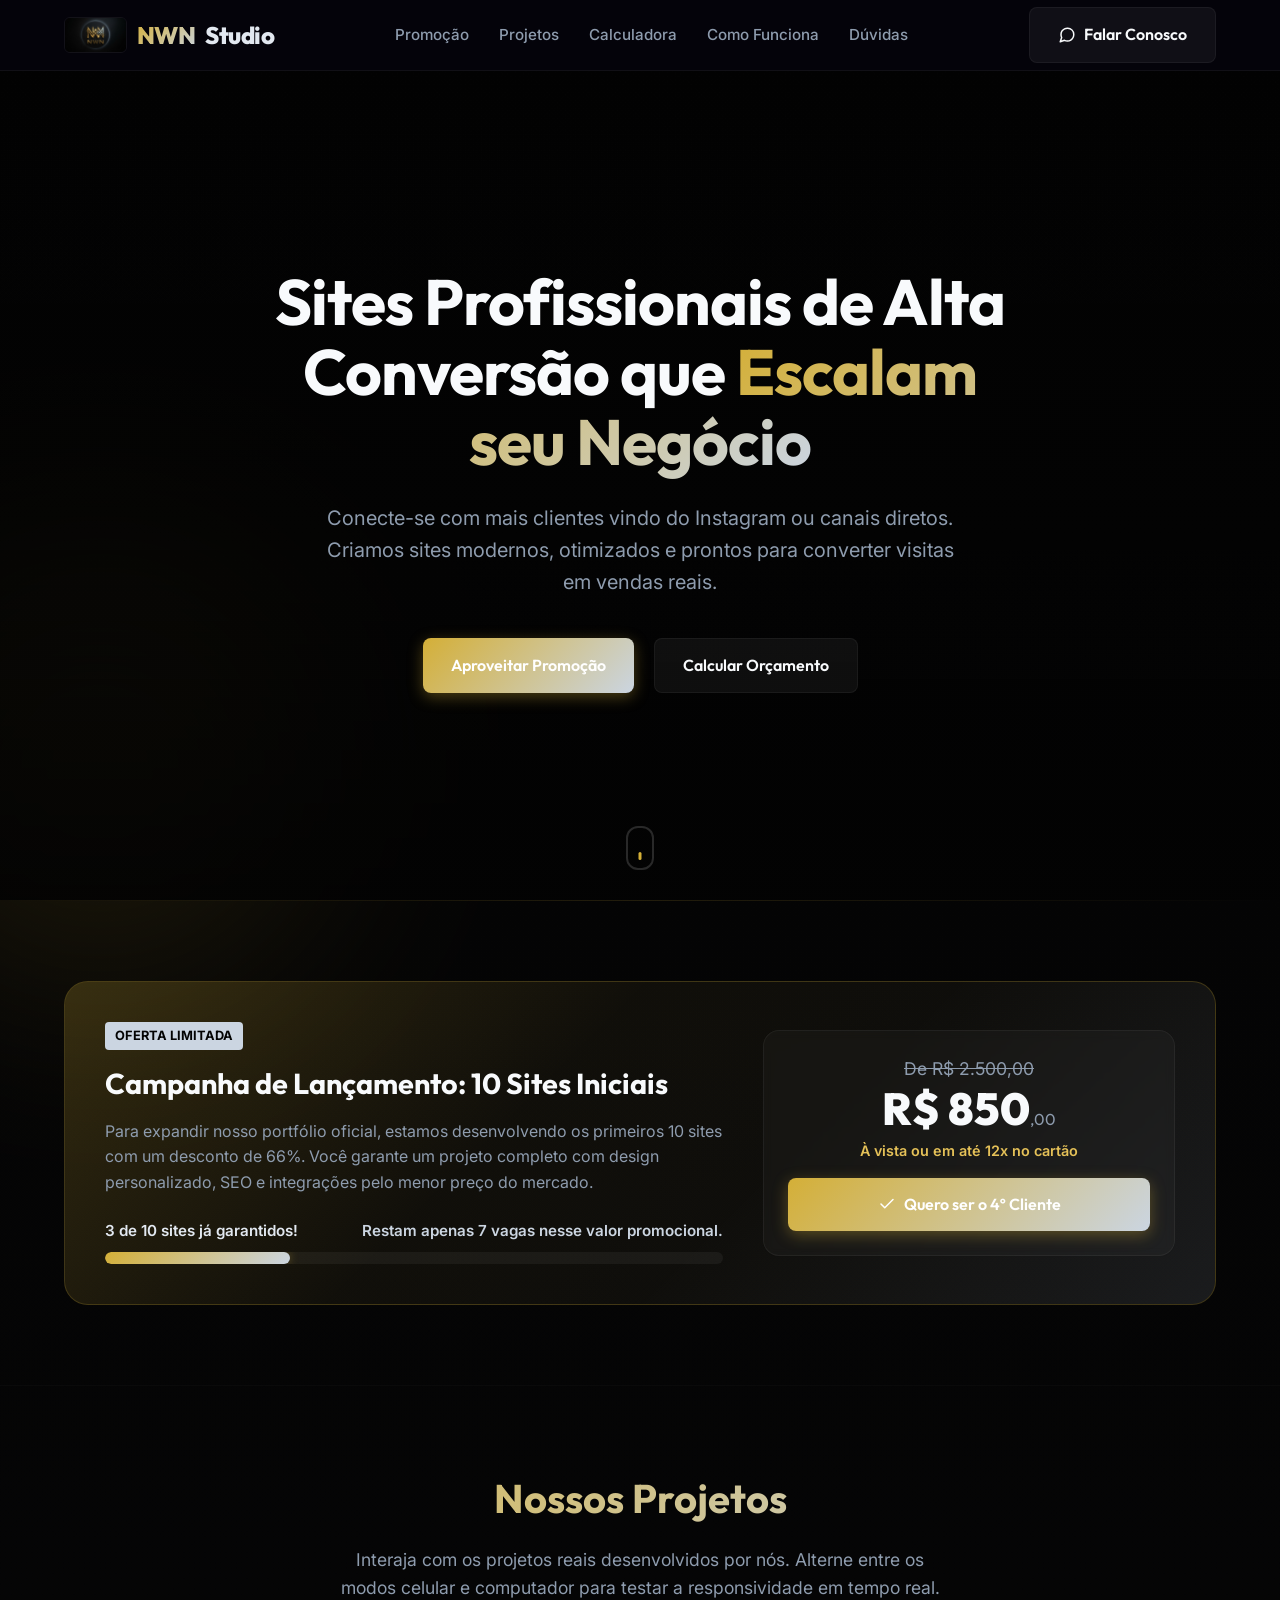
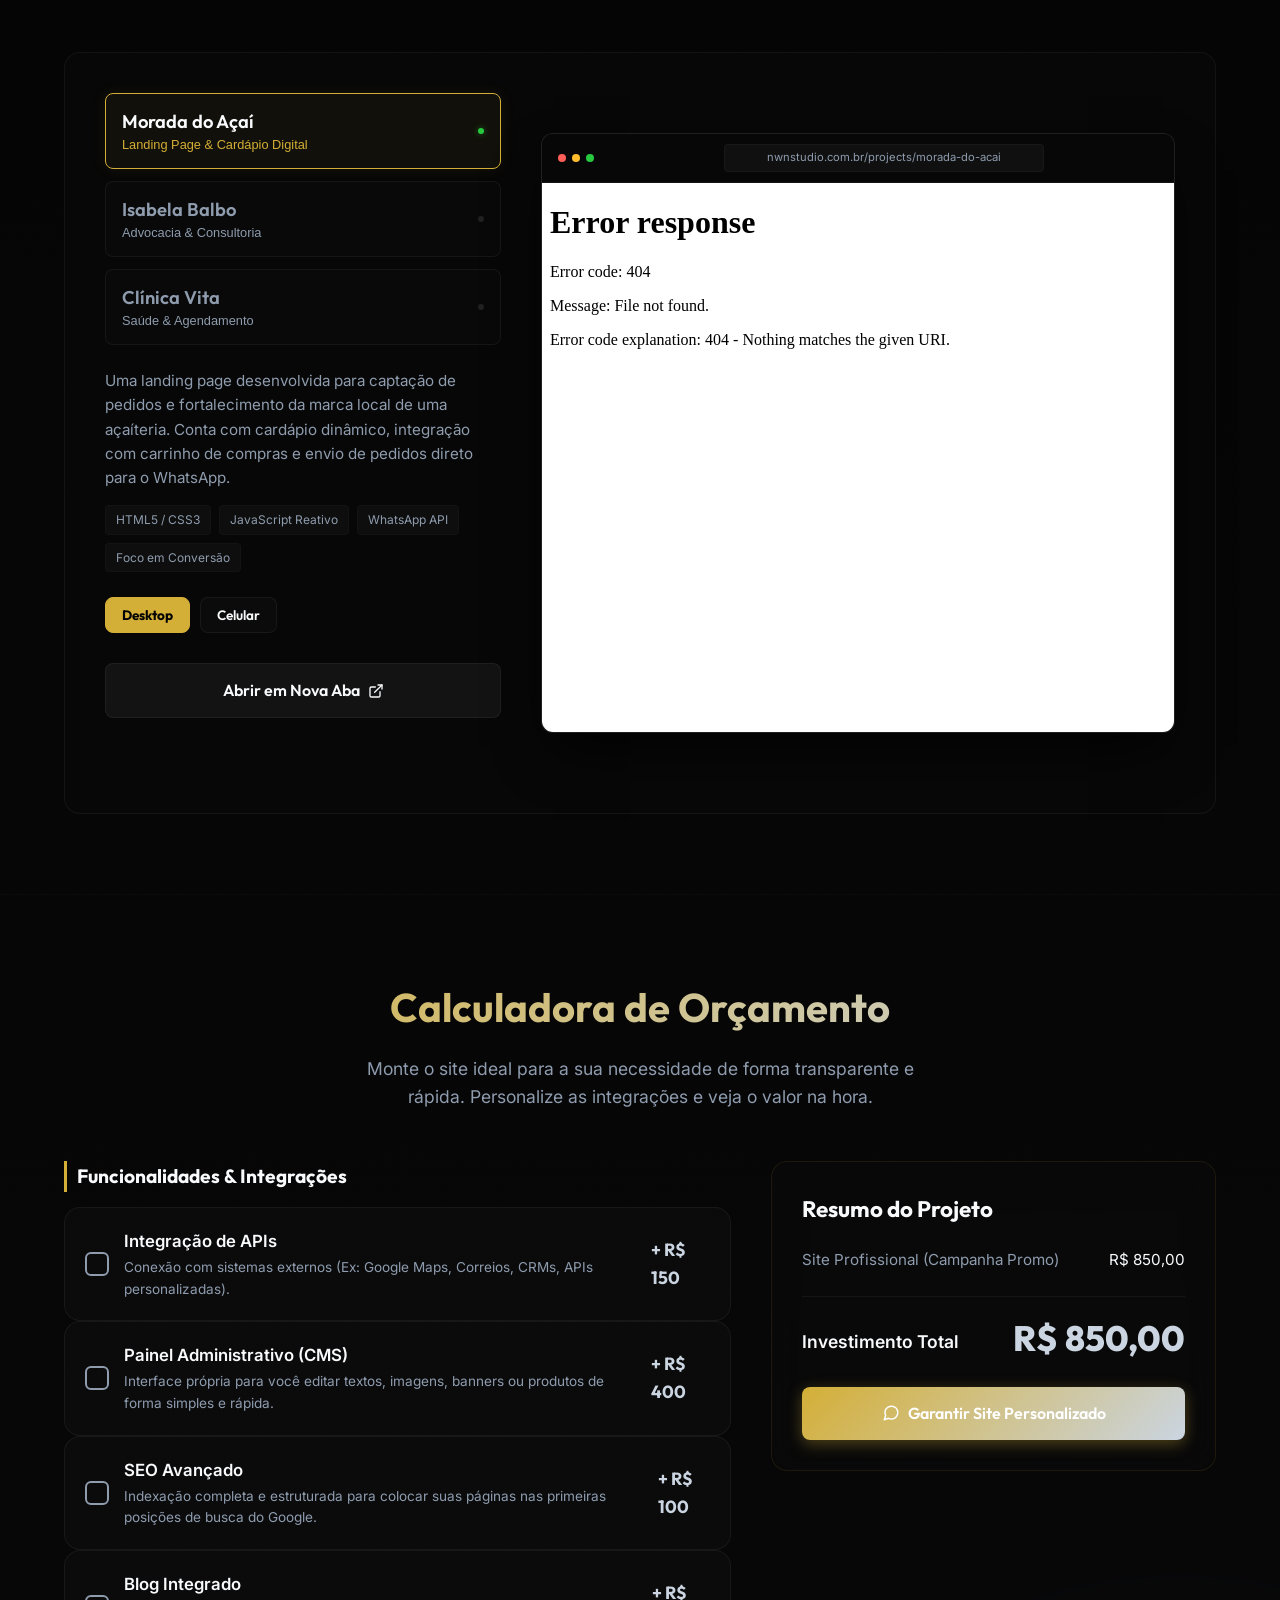
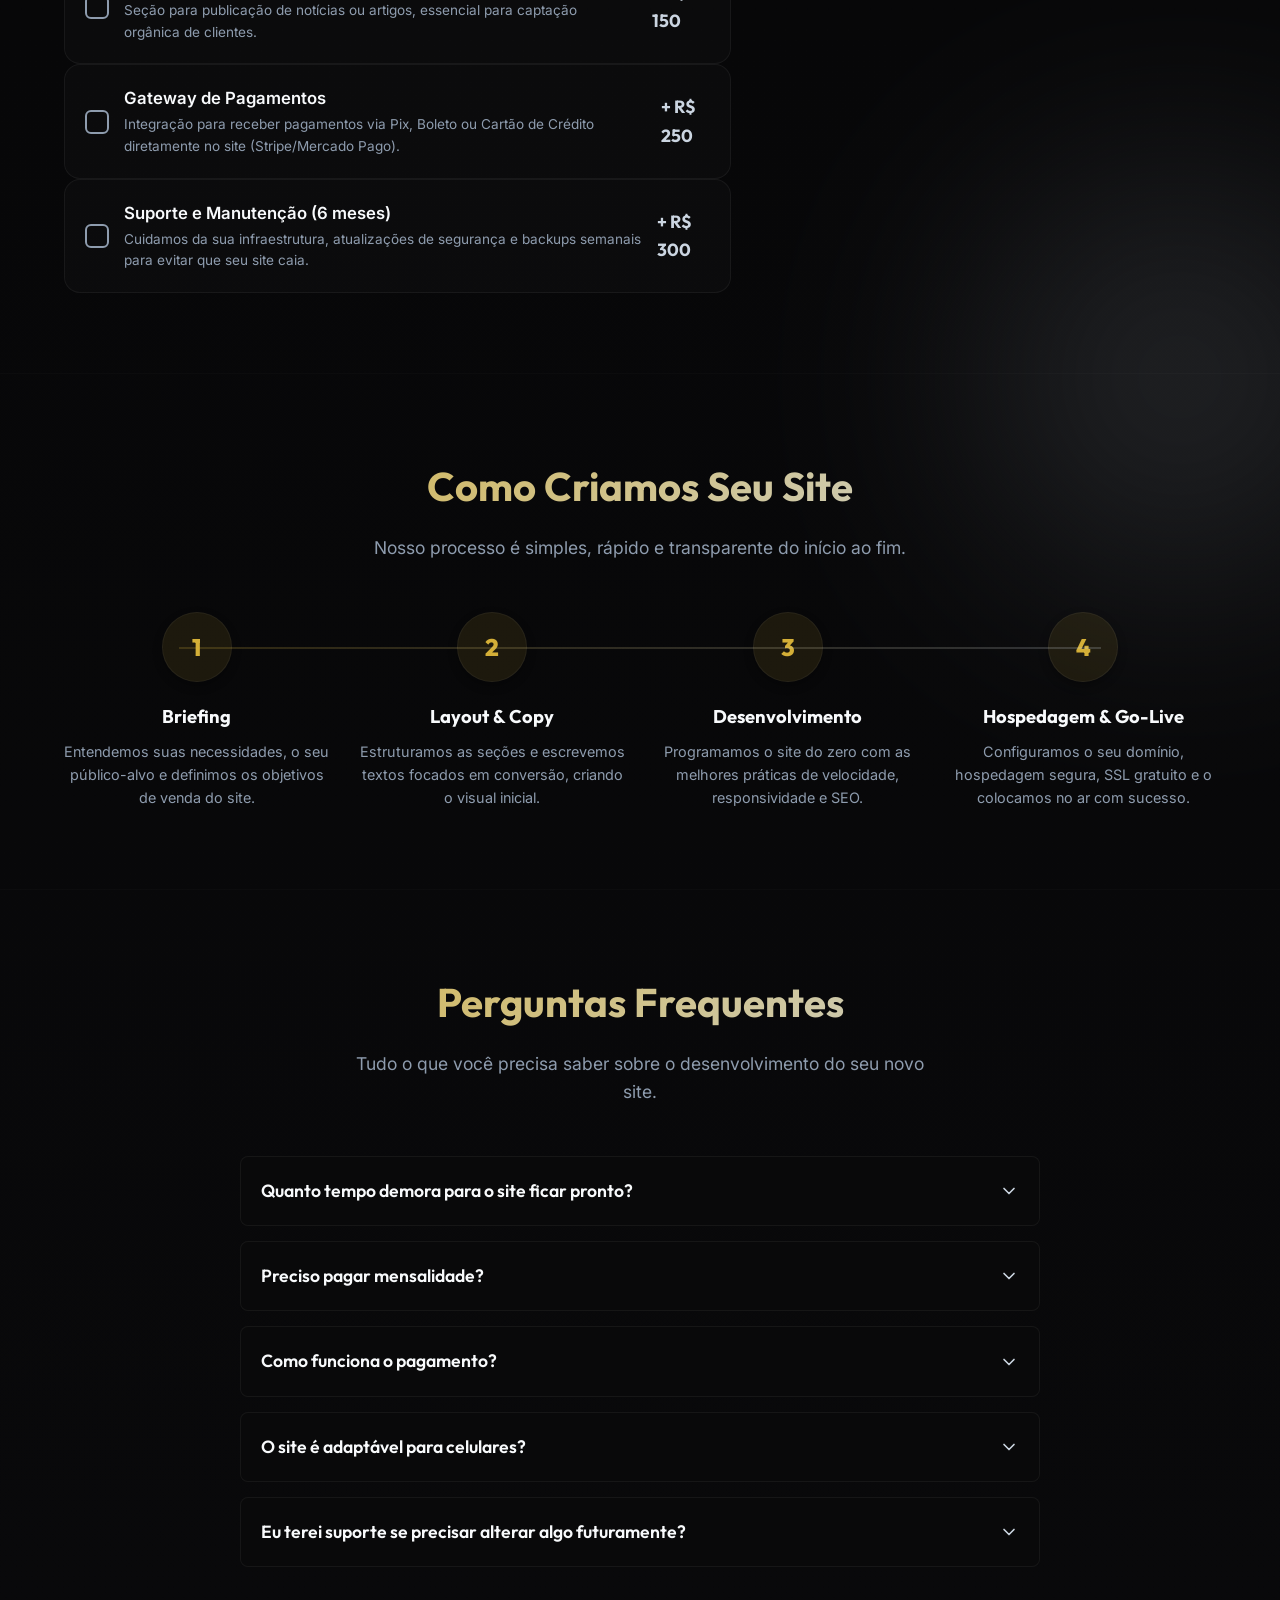
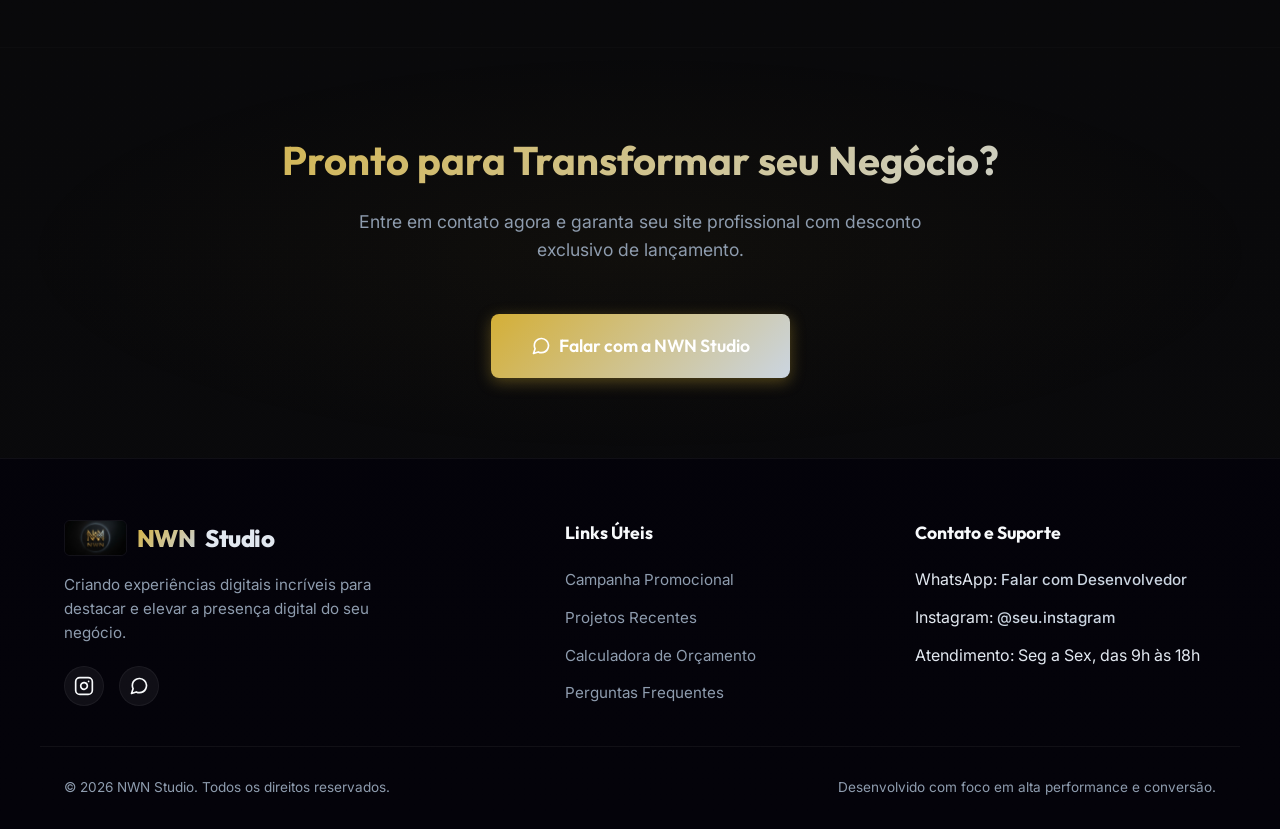
==== index.html @ e4b5bec1 "feat: NWN Studio landing page + Morada do Acai project" ====
<!DOCTYPE html>
<html lang="pt-BR">
<head>
    <meta charset="UTF-8">
    <meta name="viewport" content="width=device-width, initial-scale=1.0">
    <title>NWN Studio | Criação de Sites Profissionais e de Alta Conversão</title>
    
    <!-- Meta tags SEO -->
    <meta name="description" content="Garanta seu site profissional de alta conversão com nossa promoção especial de lançamento. Apenas R$ 850,00! Design premium, responsivo e otimizado para o Google.">
    <meta name="keywords" content="criação de sites, landing page, portfolio, e-commerce, desenvolvedor front-end, site profissional, promoção site">
    <meta name="robots" content="index, follow">
    
    <!-- Open Graph (Instagram, WhatsApp, Facebook sharing) -->
    <meta property="og:title" content="NWN Studio | Criação de Sites Profissionais">
    <meta property="og:description" content="Sites modernos, ultra rápidos e que vendem mais. Garanta sua vaga na promoção por R$ 850.">
    <meta property="og:type" content="website">
    <meta property="og:url" content="https://nwnstudio.com.br">
    
    <link rel="icon" type="image/jpeg" href="assets/logo.jpg">

    <!-- CSS Stylesheet -->
    <link rel="stylesheet" href="index.css">
</head>
<body>

    <!-- HEADER / NAVIGATION -->
    <header>
        <div class="container nav-container">
            <a href="#" class="logo">
                <img src="assets/logo.jpg" alt="NWN Logo">
                <span>NWN</span>Studio
            </a>
            <ul class="nav-links">
                <li><a href="#promo">Promoção</a></li>
                <li><a href="#portfolio">Projetos</a></li>
                <li><a href="#calculadora">Calculadora</a></li>
                <li><a href="#processo">Como Funciona</a></li>
                <li><a href="#faq">Dúvidas</a></li>
            </ul>
            <button class="hamburger" id="hamburger-btn" aria-label="Menu">
                <span></span>
                <span></span>
                <span></span>
            </button>
            <a href="#" class="btn btn-secondary btn-whatsapp-direct nav-cta">
                <svg width="18" height="18" viewBox="0 0 24 24" fill="none" stroke="currentColor" stroke-width="2" stroke-linecap="round" stroke-linejoin="round">
                    <path d="M21 11.5a8.38 8.38 0 0 1-.9 3.8 8.5 8.5 0 0 1-7.6 4.7 8.38 8.38 0 0 1-3.8-.9L3 21l1.9-5.7a8.38 8.38 0 0 1-.9-3.8 8.5 8.5 0 0 1 4.7-7.6 8.38 8.38 0 0 1 3.8-.9h.5a8.48 8.48 0 0 1 8 8v.5z"></path>
                </svg>
                Falar Conosco
            </a>
        </div>
    </header>

    <!-- HERO SECTION -->
    <section class="hero">
        <!-- Hero Background Video -->
        <video autoplay loop muted playsinline class="hero-video-bg">
            <source src="assets/video-logo-nwn.mp4" type="video/mp4">
            <source src="assets/hero-video.mp4" type="video/mp4">
        </video>
        <div class="hero-overlay"></div>
        
        <div class="container hero-content">
            <h1 class="hero-title">Sites Profissionais de Alta Conversão que <span>Escalam seu Negócio</span></h1>
            <p class="hero-description">
                Conecte-se com mais clientes vindo do Instagram ou canais diretos. Criamos sites modernos, otimizados e prontos para converter visitas em vendas reais.
            </p>
            <div class="hero-actions">
                <a href="#promo" class="btn btn-primary">Aproveitar Promoção</a>
                <a href="#calculadora" class="btn btn-secondary">Calcular Orçamento</a>
            </div>
        </div>
    </section>

    <!-- Decorative Section Divider -->
    <div class="section-divider"></div>

    <!-- PROMOTIONAL CAMPAIGN -->
    <section id="promo" class="section">
        <div class="container">
            <div class="promo-box">
                <div class="promo-grid">
                    <div class="promo-info">
                        <div class="price-badge">Oferta Limitada</div>
                        <h3 style="margin-top: 10px;">Campanha de Lançamento: 10 Sites Iniciais</h3>
                        <p>
                            Para expandir nosso portfólio oficial, estamos desenvolvendo os primeiros 10 sites com um desconto de 66%. Você garante um projeto completo com design personalizado, SEO e integrações pelo menor preço do mercado.
                        </p>
                        <div class="promo-progress-wrapper">
                            <div class="progress-label">
                                <span id="promo-count">3 de 10 sites já garantidos!</span>
                                <span id="promo-remaining">Restam apenas 7 vagas nesse valor promocional.</span>
                            </div>
                            <div class="progress-bar-bg">
                                <div id="promo-fill" class="progress-bar-fill"></div>
                            </div>
                        </div>
                    </div>
                    <div class="promo-pricing">
                        <div class="price-old">De R$ 2.500,00</div>
                        <div class="price-new">R$ 850<span>,00</span></div>
                        <p style="color: var(--text-neon); font-weight: 600; font-size: 0.9rem; margin-bottom: 15px;">À vista ou em até 12x no cartão</p>
                        <a href="#" class="btn btn-primary btn-whatsapp-direct" style="width: 100%;">
                            <svg width="18" height="18" viewBox="0 0 24 24" fill="none" stroke="currentColor" stroke-width="2" stroke-linecap="round" stroke-linejoin="round">
                                <polyline points="20 6 9 17 4 12"></polyline>
                            </svg>
                            Quero ser o 4º Cliente
                        </a>
                    </div>
                </div>
            </div>
        </div>
    </section>

    <!-- PORTFOLIO SECTION -->
    <section id="portfolio" class="section">
        <div class="container">
            <h2 class="section-title">Nossos Projetos</h2>
            <p class="section-subtitle">Interaja com os projetos reais desenvolvidos por nós. Alterne entre os modos celular e computador para testar a responsividade em tempo real.</p>
            
            <div class="showcase-container">
                <!-- Left: Sidebar controls and info -->
                <div class="showcase-info">
                    <div class="showcase-tabs">
                        <button class="showcase-tab active" data-project="morada">
                            <h4>Morada do Açaí</h4>
                            <span>Landing Page & Cardápio Digital</span>
                        </button>
                        <button class="showcase-tab" data-project="balbo">
                            <h4>Isabela Balbo</h4>
                            <span>Advocacia & Consultoria</span>
                        </button>
                        <button class="showcase-tab" data-project="vita">
                            <h4>Clínica Vita</h4>
                            <span>Saúde & Agendamento</span>
                        </button>
                    </div>

                    <!-- Project description blocks (toggled by JS) -->
                    <div class="project-details" id="details-morada">
                        <p class="project-desc">
                            Uma landing page desenvolvida para captação de pedidos e fortalecimento da marca local de uma açaíteria. Conta com cardápio dinâmico, integração com carrinho de compras e envio de pedidos direto para o WhatsApp.
                        </p>
                        <div class="portfolio-tags">
                            <span class="portfolio-tag">HTML5 / CSS3</span>
                            <span class="portfolio-tag">JavaScript Reativo</span>
                            <span class="portfolio-tag">WhatsApp API</span>
                            <span class="portfolio-tag">Foco em Conversão</span>
                        </div>
                        <div class="device-toggles" id="morada-device-toggles">
                            <button class="btn btn-secondary btn-device active" data-device="desktop">
                                Desktop
                            </button>
                            <button class="btn btn-secondary btn-device" data-device="mobile">
                                Celular
                            </button>
                        </div>
                        <a href="projects/morada-do-acai/index.html" target="_blank" class="btn btn-secondary" style="margin-top: 15px; width: 100%;">
                            Abrir em Nova Aba
                            <svg width="16" height="16" viewBox="0 0 24 24" fill="none" stroke="currentColor" stroke-width="2" stroke-linecap="round" stroke-linejoin="round">
                                <path d="M18 13v6a2 2 0 0 1-2 2H5a2 2 0 0 1-2-2V8a2 2 0 0 1 2-2h6"></path>
                                <polyline points="15 3 21 3 21 9"></polyline>
                                <line x1="10" y1="14" x2="21" y2="3"></line>
                            </svg>
                        </a>
                    </div>

                    <div class="project-details hidden" id="details-balbo">
                        <p class="project-desc">
                            Landing page institucional e altamente sofisticada desenvolvida para a Dra. Isabela Balbo. Transmite autoridade e profissionalismo com seções explicativas de atuação, design elegante com efeitos metálicos e integração direta com WhatsApp.
                        </p>
                        <div class="portfolio-tags">
                            <span class="portfolio-tag">HTML5 / CSS3</span>
                            <span class="portfolio-tag">JavaScript</span>
                            <span class="portfolio-tag">Design Exclusivo</span>
                            <span class="portfolio-tag">Otimização de SEO</span>
                        </div>
                        <div class="device-toggles" id="balbo-device-toggles">
                            <button class="btn btn-secondary btn-device active" data-device="desktop">
                                Desktop
                            </button>
                            <button class="btn btn-secondary btn-device" data-device="mobile">
                                Celular
                            </button>
                        </div>
                        <a href="https://isabelabalbo.vercel.app/" target="_blank" class="btn btn-secondary" style="margin-top: 15px; width: 100%;">
                            Abrir em Nova Aba
                            <svg width="16" height="16" viewBox="0 0 24 24" fill="none" stroke="currentColor" stroke-width="2" stroke-linecap="round" stroke-linejoin="round">
                                <path d="M18 13v6a2 2 0 0 1-2 2H5a2 2 0 0 1-2-2V8a2 2 0 0 1 2-2h6"></path>
                                <polyline points="15 3 21 3 21 9"></polyline>
                                <line x1="10" y1="14" x2="21" y2="3"></line>
                            </svg>
                        </a>
                    </div>

                    <div class="project-details hidden" id="details-vita">
                        <p class="project-desc">
                            Landing page médica elegante desenvolvida para captação de consultas particulares. Traz design focado na credibilidade profissional, formulário de triagem, galeria institucional e integração com o Google Agenda / Calendly para autoagendamento.
                        </p>
                        <div class="portfolio-tags">
                            <span class="portfolio-tag">SEO Google Pro</span>
                            <span class="portfolio-tag">Agendamento API</span>
                            <span class="portfolio-tag">Design Responsivo</span>
                            <span class="portfolio-tag">Google Maps API</span>
                        </div>
                        <p class="static-mockup-note" style="color: var(--text-neon); font-size: 0.85rem; margin-top: 15px; font-weight: 500;">
                            ℹ️ Este layout está sob contrato de design.
                        </p>
                        <a href="#" class="btn btn-secondary btn-whatsapp-direct" style="margin-top: 10px; width: 100%;">
                            Perguntar Sobre Este Layout
                        </a>
                    </div>
                </div>

                <!-- Right: Visualizer device mockup -->
                <div class="showcase-preview">
                    <!-- Browser container (Desktop Mode by default) -->
                    <div class="mock-device desktop" id="preview-frame-container">
                        <!-- Browser Header -->
                        <div class="mock-device-header">
                            <div class="mock-dots">
                                <span></span>
                                <span></span>
                                <span></span>
                            </div>
                            <div class="mock-url-bar" id="mock-url-display">
                                nwnstudio.com.br/projects/morada-do-acai
                            </div>
                        </div>
                        <!-- Browser Iframe / Image fallback -->
                        <div class="mock-device-viewport">
                            <!-- Live iframe loading Morada do Acai -->
                            <iframe src="projects/morada-do-acai/index.html" class="portfolio-iframe" id="portfolio-iframe" title="Preview do Projeto"></iframe>
                            
                            <!-- Fallback static previews for Next.js / Other projects -->
                            <div class="preview-fallback hidden" id="fallback-ceasa">
                                <img src="assets/mockup_ceasa.png" alt="Preview Ceasa Delivery" class="portfolio-fallback-img">
                            </div>

                            <div class="preview-fallback hidden" id="fallback-vita">
                                <img src="assets/mockup_vita.png" alt="Preview Clínica Vita" class="portfolio-fallback-img">
                            </div>
                        </div>
                    </div>
                </div>
            </div>
        </div>
    </section>

    <!-- INTERACTIVE CALCULATOR SECTION -->
    <section id="calculadora" class="section">
        <div class="container">
            <h2 class="section-title">Calculadora de Orçamento</h2>
            <p class="section-subtitle">Monte o site ideal para a sua necessidade de forma transparente e rápida. Personalize as integrações e veja o valor na hora.</p>
            
            <div class="calculator-container">
                <!-- Left: Options Checklist -->
                <div class="calc-options">
                    <div>
                        <h4 class="calc-group-title">Funcionalidades & Integrações</h4>
                        
                        <!-- Item 1 -->
                        <div class="calc-item" data-id="api" data-price="150">
                            <div class="calc-checkbox">
                                <svg viewBox="0 0 24 24" fill="none" stroke="currentColor" stroke-width="3" stroke-linecap="round" stroke-linejoin="round">
                                    <polyline points="20 6 9 17 4 12"></polyline>
                                </svg>
                            </div>
                            <div class="calc-item-details">
                                <div class="calc-item-title">Integração de APIs</div>
                                <div class="calc-item-desc">Conexão com sistemas externos (Ex: Google Maps, Correios, CRMs, APIs personalizadas).</div>
                            </div>
                            <div class="calc-item-price">+ R$ 150</div>
                        </div>

                        <!-- Item 2 -->
                        <div class="calc-item" data-id="cms" data-price="400">
                            <div class="calc-checkbox">
                                <svg viewBox="0 0 24 24" fill="none" stroke="currentColor" stroke-width="3" stroke-linecap="round" stroke-linejoin="round">
                                    <polyline points="20 6 9 17 4 12"></polyline>
                                </svg>
                            </div>
                            <div class="calc-item-details">
                                <div class="calc-item-title">Painel Administrativo (CMS)</div>
                                <div class="calc-item-desc">Interface própria para você editar textos, imagens, banners ou produtos de forma simples e rápida.</div>
                            </div>
                            <div class="calc-item-price">+ R$ 400</div>
                        </div>

                        <!-- Item 3 -->
                        <div class="calc-item" data-id="seo" data-price="100">
                            <div class="calc-checkbox">
                                <svg viewBox="0 0 24 24" fill="none" stroke="currentColor" stroke-width="3" stroke-linecap="round" stroke-linejoin="round">
                                    <polyline points="20 6 9 17 4 12"></polyline>
                                </svg>
                            </div>
                            <div class="calc-item-details">
                                <div class="calc-item-title">SEO Avançado</div>
                                <div class="calc-item-desc">Indexação completa e estruturada para colocar suas páginas nas primeiras posições de busca do Google.</div>
                            </div>
                            <div class="calc-item-price">+ R$ 100</div>
                        </div>

                        <!-- Item 4 -->
                        <div class="calc-item" data-id="blog" data-price="150">
                            <div class="calc-checkbox">
                                <svg viewBox="0 0 24 24" fill="none" stroke="currentColor" stroke-width="3" stroke-linecap="round" stroke-linejoin="round">
                                    <polyline points="20 6 9 17 4 12"></polyline>
                                </svg>
                            </div>
                            <div class="calc-item-details">
                                <div class="calc-item-title">Blog Integrado</div>
                                <div class="calc-item-desc">Seção para publicação de notícias ou artigos, essencial para captação orgânica de clientes.</div>
                            </div>
                            <div class="calc-item-price">+ R$ 150</div>
                        </div>

                        <!-- Item 5 -->
                        <div class="calc-item" data-id="payments" data-price="250">
                            <div class="calc-checkbox">
                                <svg viewBox="0 0 24 24" fill="none" stroke="currentColor" stroke-width="3" stroke-linecap="round" stroke-linejoin="round">
                                    <polyline points="20 6 9 17 4 12"></polyline>
                                </svg>
                            </div>
                            <div class="calc-item-details">
                                <div class="calc-item-title">Gateway de Pagamentos</div>
                                <div class="calc-item-desc">Integração para receber pagamentos via Pix, Boleto ou Cartão de Crédito diretamente no site (Stripe/Mercado Pago).</div>
                            </div>
                            <div class="calc-item-price">+ R$ 250</div>
                        </div>

                        <!-- Item 6 -->
                        <div class="calc-item" data-id="support" data-price="300">
                            <div class="calc-checkbox">
                                <svg viewBox="0 0 24 24" fill="none" stroke="currentColor" stroke-width="3" stroke-linecap="round" stroke-linejoin="round">
                                    <polyline points="20 6 9 17 4 12"></polyline>
                                </svg>
                            </div>
                            <div class="calc-item-details">
                                <div class="calc-item-title">Suporte e Manutenção (6 meses)</div>
                                <div class="calc-item-desc">Cuidamos da sua infraestrutura, atualizações de segurança e backups semanais para evitar que seu site caia.</div>
                            </div>
                            <div class="calc-item-price">+ R$ 300</div>
                        </div>
                    </div>
                </div>

                <!-- Right: Summary Card -->
                <div class="glass-card calc-summary">
                    <h3 class="calc-summary-title">Resumo do Projeto</h3>
                    
                    <div id="summary-list" class="summary-list">
                        <!-- Dynamic content -->
                    </div>
                    
                    <div class="summary-total">
                        <span>Investimento Total</span>
                        <div id="total-display" class="summary-total-price">R$ 850,00</div>
                    </div>
                    
                    <a href="#" id="btn-send-budget" target="_blank" class="btn btn-primary calc-cta">
                        <svg width="18" height="18" viewBox="0 0 24 24" fill="none" stroke="currentColor" stroke-width="2" stroke-linecap="round" stroke-linejoin="round">
                            <path d="M21 11.5a8.38 8.38 0 0 1-.9 3.8 8.5 8.5 0 0 1-7.6 4.7 8.38 8.38 0 0 1-3.8-.9L3 21l1.9-5.7a8.38 8.38 0 0 1-.9-3.8 8.5 8.5 0 0 1 4.7-7.6 8.38 8.38 0 0 1 3.8-.9h.5a8.48 8.48 0 0 1 8 8v.5z"></path>
                        </svg>
                        Garantir Site Personalizado
                    </a>
                </div>
            </div>
        </div>
    </section>

    <!-- WORK PROCESS SECTION -->
    <section id="processo" class="section">
        <div class="container">
            <h2 class="section-title">Como Criamos Seu Site</h2>
            <p class="section-subtitle">Nosso processo é simples, rápido e transparente do início ao fim.</p>
            
            <div class="process-grid">
                <!-- Step 1 -->
                <div class="process-step">
                    <div class="process-icon-container">1</div>
                    <h3>Briefing</h3>
                    <p>Entendemos suas necessidades, o seu público-alvo e definimos os objetivos de venda do site.</p>
                </div>
                
                <!-- Step 2 -->
                <div class="process-step">
                    <div class="process-icon-container">2</div>
                    <h3>Layout & Copy</h3>
                    <p>Estruturamos as seções e escrevemos textos focados em conversão, criando o visual inicial.</p>
                </div>
                
                <!-- Step 3 -->
                <div class="process-step">
                    <div class="process-icon-container">3</div>
                    <h3>Desenvolvimento</h3>
                    <p>Programamos o site do zero com as melhores práticas de velocidade, responsividade e SEO.</p>
                </div>
                
                <!-- Step 4 -->
                <div class="process-step">
                    <div class="process-icon-container">4</div>
                    <h3>Hospedagem & Go-Live</h3>
                    <p>Configuramos o seu domínio, hospedagem segura, SSL gratuito e o colocamos no ar com sucesso.</p>
                </div>
            </div>
        </div>
    </section>

    <!-- FAQ SECTION -->
    <section id="faq" class="section">
        <div class="container">
            <h2 class="section-title">Perguntas Frequentes</h2>
            <p class="section-subtitle">Tudo o que você precisa saber sobre o desenvolvimento do seu novo site.</p>
            
            <div class="faq-container">
                <!-- Q1 -->
                <div class="faq-item">
                    <div class="faq-header">
                        <h3>Quanto tempo demora para o site ficar pronto?</h3>
                        <svg class="faq-icon" width="20" height="20" viewBox="0 0 24 24" fill="none" stroke="currentColor" stroke-width="2" stroke-linecap="round" stroke-linejoin="round">
                            <polyline points="6 9 12 15 18 9"></polyline>
                        </svg>
                    </div>
                    <div class="faq-body">
                        <div class="faq-content">
                            O prazo padrão de desenvolvimento é de 7 a 15 dias úteis após o envio de todos os dados do briefing (textos, logos e fotos). Caso seu site precise de painel administrativo complexo ou integrações de APIs adicionais, o prazo pode ser ajustado em comum acordo.
                        </div>
                    </div>
                </div>

                <!-- Q2 -->
                <div class="faq-item">
                    <div class="faq-header">
                        <h3>Preciso pagar mensalidade?</h3>
                        <svg class="faq-icon" width="20" height="20" viewBox="0 0 24 24" fill="none" stroke="currentColor" stroke-width="2" stroke-linecap="round" stroke-linejoin="round">
                            <polyline points="6 9 12 15 18 9"></polyline>
                        </svg>
                    </div>
                    <div class="faq-body">
                        <div class="faq-content">
                            Não cobramos nenhuma mensalidade de desenvolvimento! O site é 100% seu. Os únicos custos contínuos do site são a Hospedagem (onde o site fica guardado na nuvem) e o Domínio (o seu link .com.br). O domínio custa apenas R$ 40,00 por ano e a hospedagem custa em média de R$ 15,00 a R$ 25,00 por mês. Cuidamos de toda essa configuração inicial para você sem custo extra.
                        </div>
                    </div>
                </div>

                <!-- Q3 -->
                <div class="faq-item">
                    <div class="faq-header">
                        <h3>Como funciona o pagamento?</h3>
                        <svg class="faq-icon" width="20" height="20" viewBox="0 0 24 24" fill="none" stroke="currentColor" stroke-width="2" stroke-linecap="round" stroke-linejoin="round">
                            <polyline points="6 9 12 15 18 9"></polyline>
                        </svg>
                    </div>
                    <div class="faq-body">
                        <div class="faq-content">
                            Para garantir a vaga promocional e iniciarmos o projeto, solicitamos uma entrada de 50%. Os 50% restantes são pagos somente na entrega, quando o site estiver finalizado no servidor de testes e aprovado por você. O pagamento pode ser feito via Pix ou parcelado em até 12x no cartão de crédito através de link de pagamento seguro.
                        </div>
                    </div>
                </div>

                <!-- Q4 -->
                <div class="faq-item">
                    <div class="faq-header">
                        <h3>O site é adaptável para celulares?</h3>
                        <svg class="faq-icon" width="20" height="20" viewBox="0 0 24 24" fill="none" stroke="currentColor" stroke-width="2" stroke-linecap="round" stroke-linejoin="round">
                            <polyline points="6 9 12 15 18 9"></polyline>
                        </svg>
                    </div>
                    <div class="faq-body">
                        <div class="faq-content">
                            Com certeza. Mais de 80% dos acessos a sites atualmente vêm de redes sociais (como o seu Instagram) pelo celular. Desenvolvemos com metodologia Mobile First, garantindo que o seu site carregue rápido e funcione de maneira perfeita em smartphones, tablets e computadores de qualquer tamanho.
                        </div>
                    </div>
                </div>

                <!-- Q5 -->
                <div class="faq-item">
                    <div class="faq-header">
                        <h3>Eu terei suporte se precisar alterar algo futuramente?</h3>
                        <svg class="faq-icon" width="20" height="20" viewBox="0 0 24 24" fill="none" stroke="currentColor" stroke-width="2" stroke-linecap="round" stroke-linejoin="round">
                            <polyline points="6 9 12 15 18 9"></polyline>
                        </svg>
                    </div>
                    <div class="faq-body">
                        <div class="faq-content">
                            Sim, fornecemos 30 dias de suporte gratuito pós-entrega para resolver qualquer bug ou ajuste fino. Depois desse prazo, você tem autonomia total para gerenciar as alterações ou pode nos chamar para demandas avulsas. Se preferir tranquilidade, oferecemos planos de manutenção mensal para backups e atualizações.
                        </div>
                    </div>
                </div>
            </div>
        </div>
    </section>

    <!-- FINAL CTA -->
    <section class="section cta-final">
        <div class="container" style="text-align: center;">
            <h2 class="section-title">Pronto para Transformar seu Negócio?</h2>
            <p class="section-subtitle">Entre em contato agora e garanta seu site profissional com desconto exclusivo de lançamento.</p>
            <a href="#" class="btn btn-primary btn-whatsapp-direct btn-lg">
                <svg width="20" height="20" viewBox="0 0 24 24" fill="none" stroke="currentColor" stroke-width="2" stroke-linecap="round" stroke-linejoin="round">
                    <path d="M21 11.5a8.38 8.38 0 0 1-.9 3.8 8.5 8.5 0 0 1-7.6 4.7 8.38 8.38 0 0 1-3.8-.9L3 21l1.9-5.7a8.38 8.38 0 0 1-.9-3.8 8.5 8.5 0 0 1 4.7-7.6 8.38 8.38 0 0 1 3.8-.9h.5a8.48 8.48 0 0 1 8 8v.5z"></path>
                </svg>
                Falar com a NWN Studio
            </a>
        </div>
    </section>

    <!-- FOOTER -->
    <footer>
        <div class="container footer-grid">
            <div class="footer-brand">
                <a href="#" class="logo">
                    <img src="assets/logo.jpg" alt="NWN Logo">
                    <span>NWN</span>Studio
                </a>
                <p>Criando experiências digitais incríveis para destacar e elevar a presença digital do seu negócio.</p>
                <div class="social-links">
                    <a href="#" target="_blank" class="social-link instagram-link" aria-label="Instagram">
                        <svg width="20" height="20" viewBox="0 0 24 24" fill="none" stroke="currentColor" stroke-width="2" stroke-linecap="round" stroke-linejoin="round">
                            <rect x="2" y="2" width="20" height="20" rx="5" ry="5"></rect>
                            <path d="M16 11.37A4 4 0 1 1 12.63 8 4 4 0 0 1 16 11.37z"></path>
                            <line x1="17.5" y1="6.5" x2="17.51" y2="6.5"></line>
                        </svg>
                    </a>
                    <a href="#" class="social-link btn-whatsapp-direct" aria-label="WhatsApp">
                        <svg width="20" height="20" viewBox="0 0 24 24" fill="none" stroke="currentColor" stroke-width="2" stroke-linecap="round" stroke-linejoin="round">
                            <path d="M21 11.5a8.38 8.38 0 0 1-.9 3.8 8.5 8.5 0 0 1-7.6 4.7 8.38 8.38 0 0 1-3.8-.9L3 21l1.9-5.7a8.38 8.38 0 0 1-.9-3.8 8.5 8.5 0 0 1 4.7-7.6 8.38 8.38 0 0 1 3.8-.9h.5a8.48 8.48 0 0 1 8 8v.5z"></path>
                        </svg>
                    </a>
                </div>
            </div>
            <div>
                <h4 class="footer-title">Links Úteis</h4>
                <ul class="footer-links">
                    <li><a href="#promo">Campanha Promocional</a></li>
                    <li><a href="#portfolio">Projetos Recentes</a></li>
                    <li><a href="#calculadora">Calculadora de Orçamento</a></li>
                    <li><a href="#faq">Perguntas Frequentes</a></li>
                </ul>
            </div>
            <div>
                <h4 class="footer-title">Contato e Suporte</h4>
                <ul class="footer-links">
                    <li>WhatsApp: <a href="#" class="btn-whatsapp-direct" style="color: var(--secondary); font-weight: 500;">Falar com Desenvolvedor</a></li>
                    <li>Instagram: <a href="#" target="_blank" class="instagram-link username-placeholder" style="color: var(--secondary); font-weight: 500;">@seu.instagram</a></li>
                    <li>Atendimento: Seg a Sex, das 9h às 18h</li>
                </ul>
            </div>
        </div>
        <div class="container footer-bottom">
            <p>&copy; 2026 NWN Studio. Todos os direitos reservados.</p>
            <p>Desenvolvido com foco em alta performance e conversão.</p>
        </div>
    </footer>

    <!-- JavaScript logic -->
    <script src="main.js"></script>
</body>
</html>
---- index.css ----
@import url('https://fonts.googleapis.com/css2?family=Inter:wght@300;400;500;600&family=Outfit:wght@400;500;600;700;800&display=swap');

/* --- DESIGN SYSTEM & TOKENS --- */
:root {
    /* Color Palette */
    --bg-dark: #030303;
    --bg-surface: rgba(10, 10, 10, 0.7);
    --bg-surface-hover: rgba(18, 18, 18, 0.95);
    --border-color: rgba(255, 255, 255, 0.05);
    --border-color-glow: rgba(212, 175, 55, 0.25);
    
    --primary: #d4af37;       /* Gold */
    --primary-glow: rgba(212, 175, 55, 0.35);
    --secondary: #cbd5e1;     /* Silver */
    --secondary-glow: rgba(203, 213, 225, 0.3);
    --gradient-primary: linear-gradient(135deg, var(--primary) 0%, var(--secondary) 100%);
    --gradient-dark: linear-gradient(180deg, #030303 0%, #0a0a0c 100%);
    
    /* Text Colors */
    --text-white: #f8fafc;
    --text-light: #e2e8f0;
    --text-muted: #8e9cae;
    --text-neon: #e5c158;

    /* Fonts */
    --font-heading: 'Outfit', sans-serif;
    --font-body: 'Inter', sans-serif;

    /* Layout & Spacing */
    --max-width: 1200px;
    --border-radius-sm: 8px;
    --border-radius-md: 16px;
    --border-radius-lg: 24px;
    --transition-smooth: all 0.3s cubic-bezier(0.4, 0, 0.2, 1);
}

/* --- RESET & BASE STYLES --- */
* {
    margin: 0;
    padding: 0;
    box-sizing: border-box;
    scroll-behavior: smooth;
}

body {
    background-color: var(--bg-dark);
    background-image: var(--gradient-dark);
    color: var(--text-light);
    font-family: var(--font-body);
    line-height: 1.6;
    overflow-x: hidden;
    position: relative;
}

/* Background Decorative Blobs */
body::before, body::after {
    content: '';
    position: absolute;
    width: 400px;
    height: 400px;
    border-radius: 50%;
    filter: blur(130px);
    z-index: -1;
    pointer-events: none;
    opacity: 0.15;
}

body::before {
    top: 10%;
    left: -100px;
    background: var(--primary);
}

body::after {
    top: 60%;
    right: -100px;
    background: var(--secondary);
}

/* Typography Utilities */
h1, h2, h3, h4 {
    font-family: var(--font-heading);
    color: var(--text-white);
    font-weight: 700;
}

a {
    color: inherit;
    text-decoration: none;
    transition: var(--transition-smooth);
}

/* --- LAYOUT UTILITIES --- */
.container {
    width: 100%;
    max-width: var(--max-width);
    margin: 0 auto;
    padding: 0 24px;
}

.section {
    padding: 80px 0;
    position: relative;
}

.section-title {
    font-size: 2.5rem;
    text-align: center;
    margin-bottom: 16px;
    background: var(--gradient-primary);
    -webkit-background-clip: text;
    -webkit-text-fill-color: transparent;
}

.section-subtitle {
    font-size: 1.1rem;
    color: var(--text-muted);
    text-align: center;
    max-width: 600px;
    margin: 0 auto 50px auto;
}

/* --- BUTTONS & INTERACTIVE ELEMENTS --- */
.btn {
    display: inline-flex;
    align-items: center;
    justify-content: center;
    gap: 8px;
    padding: 14px 28px;
    font-family: var(--font-heading);
    font-weight: 600;
    font-size: 1rem;
    border-radius: var(--border-radius-sm);
    cursor: pointer;
    transition: var(--transition-smooth);
    border: none;
}

.btn-primary {
    background: var(--gradient-primary);
    color: #fff;
    box-shadow: 0 4px 15px var(--primary-glow);
    position: relative;
    overflow: hidden;
}

.btn-primary::before {
    content: '';
    position: absolute;
    top: 0;
    left: -100%;
    width: 100%;
    height: 100%;
    background: linear-gradient(90deg, transparent, rgba(255, 255, 255, 0.2), transparent);
    transition: 0.5s;
}

.btn-primary:hover::before {
    left: 100%;
}

.btn-primary:hover {
    transform: translateY(-2px);
    box-shadow: 0 6px 20px rgba(212, 175, 55, 0.6);
}

.btn-secondary {
    background: rgba(255, 255, 255, 0.05);
    color: var(--text-white);
    border: 1px solid var(--border-color);
}

.btn-secondary:hover {
    background: rgba(255, 255, 255, 0.1);
    border-color: var(--text-muted);
    transform: translateY(-2px);
}

/* Glass Card Component */
.glass-card {
    background: var(--bg-surface);
    backdrop-filter: blur(16px);
    -webkit-backdrop-filter: blur(16px);
    border: 1px solid var(--border-color);
    border-radius: var(--border-radius-md);
    padding: 30px;
    transition: var(--transition-smooth);
}

.glass-card:hover {
    border-color: var(--border-color-glow);
    box-shadow: 0 10px 30px rgba(212, 175, 55, 0.05);
    transform: translateY(-5px);
}

/* --- HEADER / NAVIGATION --- */
header {
    position: fixed;
    top: 0;
    left: 0;
    width: 100%;
    z-index: 100;
    background: rgba(7, 5, 15, 0.7);
    backdrop-filter: blur(12px);
    -webkit-backdrop-filter: blur(12px);
    border-bottom: 1px solid var(--border-color);
    transition: var(--transition-smooth);
}

header.scrolled {
    padding: 10px 0;
    background: rgba(7, 5, 15, 0.9);
}

.nav-container {
    display: flex;
    justify-content: space-between;
    align-items: center;
    height: 70px;
}

.logo {
    display: flex;
    align-items: center;
    gap: 10px;
    font-family: var(--font-heading);
    font-size: 1.5rem;
    font-weight: 800;
    letter-spacing: -0.5px;
}

.logo span {
    background: var(--gradient-primary);
    -webkit-background-clip: text;
    -webkit-text-fill-color: transparent;
}

.nav-links {
    display: flex;
    gap: 30px;
    list-style: none;
}

.nav-links a {
    font-size: 0.95rem;
    color: var(--text-muted);
    font-weight: 500;
}

.nav-links a:hover {
    color: var(--text-white);
}

/* --- HERO SECTION --- */
.hero {
    min-height: 100vh;
    display: flex;
    align-items: center;
    padding-top: 120px;
    padding-bottom: 60px;
    text-align: center;
    position: relative;
    overflow: hidden;
}

.hero-video-bg {
    position: absolute;
    top: 50%;
    left: 50%;
    min-width: 100%;
    min-height: 100%;
    width: auto;
    height: auto;
    transform: translate(-50%, -50%);
    z-index: 1;
    object-fit: cover;
    opacity: 0.75;
    pointer-events: none;
}

.hero-overlay {
    position: absolute;
    top: 0;
    left: 0;
    width: 100%;
    height: 100%;
    background: linear-gradient(to bottom, rgba(3, 3, 3, 0.3) 0%, rgba(3, 3, 3, 0.9) 100%);
    z-index: 2;
    pointer-events: none;
}

.hero-content {
    max-width: 800px;
    margin: 0 auto;
    position: relative;
    z-index: 3;
}

.badge-promo {
    display: inline-flex;
    align-items: center;
    gap: 8px;
    background: rgba(139, 92, 246, 0.15);
    border: 1px solid var(--primary);
    padding: 6px 16px;
    border-radius: 100px;
    font-size: 0.9rem;
    font-weight: 600;
    color: var(--text-neon);
    margin-bottom: 24px;
    animation: pulse 2s infinite;
}

.hero-title {
    font-size: 4rem;
    line-height: 1.1;
    margin-bottom: 24px;
    letter-spacing: -1px;
}

.hero-title span {
    background: var(--gradient-primary);
    -webkit-background-clip: text;
    -webkit-text-fill-color: transparent;
}

.hero-description {
    font-size: 1.25rem;
    color: var(--text-muted);
    margin-bottom: 40px;
    max-width: 650px;
    margin-left: auto;
    margin-right: auto;
}

.hero-actions {
    display: flex;
    justify-content: center;
    gap: 20px;
}

@keyframes pulse {
    0% {
        box-shadow: 0 0 0 0 rgba(212, 175, 55, 0.4);
    }
    70% {
        box-shadow: 0 0 0 10px rgba(212, 175, 55, 0);
    }
    100% {
        box-shadow: 0 0 0 0 rgba(212, 175, 55, 0);
    }
}

/* --- PROMO CAMPAIGN BAR --- */
.promo-campaign {
    margin-top: 30px;
}

.promo-box {
    background: linear-gradient(135deg, rgba(212, 175, 55, 0.08) 0%, rgba(203, 213, 225, 0.04) 100%);
    border: 1px solid rgba(212, 175, 55, 0.25);
    border-radius: var(--border-radius-lg);
    padding: 40px;
    position: relative;
    overflow: hidden;
}

.promo-grid {
    display: grid;
    grid-template-columns: 1.2fr 0.8fr;
    gap: 40px;
    align-items: center;
    text-align: left;
}

.promo-info h3 {
    font-size: 1.8rem;
    margin-bottom: 12px;
}

.promo-info p {
    color: var(--text-muted);
    margin-bottom: 24px;
    font-size: 1rem;
}

.promo-progress-wrapper {
    margin-top: 15px;
}

.progress-label {
    display: flex;
    justify-content: space-between;
    font-size: 0.95rem;
    font-weight: 600;
    margin-bottom: 8px;
}

.progress-label span:last-child {
    color: var(--secondary);
}

.progress-bar-bg {
    width: 100%;
    height: 12px;
    background: rgba(255, 255, 255, 0.05);
    border-radius: 6px;
    overflow: hidden;
}

.progress-bar-fill {
    width: 30%; /* 3 out of 10 */
    height: 100%;
    background: var(--gradient-primary);
    border-radius: 6px;
    position: relative;
    box-shadow: 0 0 10px var(--primary-glow);
    animation: fillProgress 1.5s ease-out forwards;
}

.promo-pricing {
    background: rgba(255, 255, 255, 0.03);
    border: 1px solid rgba(255, 255, 255, 0.05);
    padding: 24px;
    border-radius: var(--border-radius-md);
    text-align: center;
    backdrop-filter: blur(5px);
}

.price-old {
    font-size: 1.1rem;
    color: var(--text-muted);
    text-decoration: line-through;
    margin-bottom: 4px;
}

.price-new {
    font-size: 2.8rem;
    font-weight: 850;
    color: var(--text-white);
    font-family: var(--font-heading);
    line-height: 1;
    margin-bottom: 8px;
}

.price-new span {
    font-size: 1rem;
    color: var(--text-muted);
    font-weight: 400;
}

.price-badge {
    display: inline-block;
    background: var(--secondary);
    color: var(--bg-dark);
    font-weight: 700;
    font-size: 0.8rem;
    padding: 4px 10px;
    border-radius: 4px;
    text-transform: uppercase;
}

/* --- PORTFOLIO SECTION (SHOWCASE DESIGN) --- */
.showcase-container {
    display: grid;
    grid-template-columns: 1fr 1.6fr;
    gap: 40px;
    align-items: stretch;
    padding: 40px;
    background: rgba(8, 8, 8, 0.8);
    border: 1px solid var(--border-color);
    border-radius: var(--border-radius-md);
}

.showcase-info {
    display: flex;
    flex-direction: column;
    gap: 24px;
}

.showcase-tabs {
    display: flex;
    flex-direction: column;
    gap: 12px;
}

.showcase-tab {
    background: rgba(255, 255, 255, 0.01);
    border: 1px solid var(--border-color);
    border-radius: var(--border-radius-sm);
    padding: 16px;
    text-align: left;
    cursor: pointer;
    transition: var(--transition-smooth);
    display: flex;
    flex-direction: column;
    gap: 4px;
}

.showcase-tab h4 {
    font-size: 1.15rem;
    font-weight: 600;
    color: var(--text-muted);
}

.showcase-tab span {
    font-size: 0.8rem;
    color: var(--text-muted);
}

.showcase-tab:hover {
    background: rgba(255, 255, 255, 0.03);
    border-color: rgba(212, 175, 55, 0.2);
}

.showcase-tab.active {
    background: rgba(212, 175, 55, 0.05);
    border-color: var(--primary);
    box-shadow: 0 0 15px rgba(212, 175, 55, 0.08);
}

.showcase-tab.active h4 {
    color: var(--text-white);
}

.showcase-tab.active span {
    color: var(--primary);
}

.project-details {
    display: flex;
    flex-direction: column;
    gap: 15px;
    animation: fadeIn 0.4s ease;
}

.project-desc {
    font-size: 0.95rem;
    color: var(--text-muted);
    line-height: 1.6;
}

.portfolio-tags {
    display: flex;
    flex-wrap: wrap;
    gap: 8px;
}

.portfolio-tag {
    background: rgba(255, 255, 255, 0.03);
    padding: 4px 10px;
    border-radius: 4px;
    font-size: 0.75rem;
    color: var(--text-muted);
    border: 1px solid rgba(255, 255, 255, 0.02);
}

.device-toggles {
    display: flex;
    gap: 10px;
    margin-top: 10px;
}

.btn-device {
    padding: 8px 16px;
    font-size: 0.85rem;
    background: rgba(255, 255, 255, 0.02);
    border: 1px solid var(--border-color);
}

.btn-device:hover {
    background: rgba(255, 255, 255, 0.05);
}

.btn-device.active {
    background: var(--primary);
    color: var(--bg-dark);
    border-color: var(--primary);
    font-weight: 700;
}

/* Visualizer device mockup style */
.showcase-preview {
    display: flex;
    align-items: center;
    justify-content: center;
    min-height: 680px;
}

.mock-device {
    background: #0d0d0d;
    border: 1px solid rgba(255, 255, 255, 0.08);
    border-radius: 12px;
    display: flex;
    flex-direction: column;
    width: 100%;
    max-width: 100%;
    height: 600px;
    transition: width 0.4s cubic-bezier(0.4, 0, 0.2, 1), height 0.4s cubic-bezier(0.4, 0, 0.2, 1), border-radius 0.4s, border-width 0.4s;
    box-shadow: 0 25px 50px -12px rgba(0,0,0,0.8);
    overflow: hidden;
    position: relative;
}

.mock-device.desktop {
    width: 100%;
    height: 600px;
}

.mock-device.mobile {
    width: 360px;
    height: 640px;
    border: 12px solid #1a1a1a;
    border-radius: 36px;
}

.mock-device-header {
    display: flex;
    align-items: center;
    background: #070707;
    padding: 10px 16px;
    border-bottom: 1px solid rgba(255,255,255,0.06);
    gap: 15px;
    flex-shrink: 0;
    transition: padding 0.4s;
}

.mock-device.mobile .mock-device-header {
    padding: 6px 12px;
}

.mock-dots {
    display: flex;
    gap: 6px;
}

.mock-dots span {
    width: 8px;
    height: 8px;
    border-radius: 50%;
    background: rgba(255,255,255,0.2);
}

.mock-dots span:nth-child(1) { background: #ff5f56; }
.mock-dots span:nth-child(2) { background: #ffbd2e; }
.mock-dots span:nth-child(3) { background: #27c93f; }

.mock-url-bar {
    background: rgba(255, 255, 255, 0.04);
    border-radius: 4px;
    font-size: 0.7rem;
    color: var(--text-muted);
    padding: 4px 15px;
    flex-grow: 1;
    max-width: 320px;
    margin: 0 auto;
    text-align: center;
    border: 1px solid rgba(255,255,255,0.03);
    text-overflow: ellipsis;
    white-space: nowrap;
    overflow: hidden;
}

.mock-device-viewport {
    flex-grow: 1;
    position: relative;
    overflow: hidden;
    background: #000;
}

.portfolio-iframe {
    width: 100%;
    height: 100%;
    border: none;
    background: #fff;
}

.preview-fallback {
    position: absolute;
    top: 0;
    left: 0;
    width: 100%;
    height: 100%;
    display: flex;
    align-items: center;
    justify-content: center;
    background: #0a0a0c;
    animation: fadeIn 0.4s ease;
}

.portfolio-fallback-img {
    width: 100%;
    height: 100%;
    object-fit: cover;
    object-position: top;
    display: block;
}

.fallback-content {
    text-align: center;
    max-width: 400px;
    display: flex;
    flex-direction: column;
    align-items: center;
    gap: 15px;
}

.fallback-content h3 {
    font-size: 1.3rem;
    color: var(--text-white);
}

.fallback-content p {
    font-size: 0.85rem;
    color: var(--text-muted);
    line-height: 1.5;
}

/* Animations & Utility classes */
.hidden {
    display: none !important;
}

@keyframes fadeIn {
    from { opacity: 0; transform: translateY(10px); }
    to { opacity: 1; transform: translateY(0); }
}

/* --- INTERACTIVE CALCULATOR --- */
.calculator-container {
    display: grid;
    grid-template-columns: 1.2fr 0.8fr;
    gap: 40px;
    align-items: start;
}

.calc-options {
    display: flex;
    flex-direction: column;
    gap: 20px;
}

.calc-group-title {
    font-size: 1.2rem;
    margin-bottom: 15px;
    color: var(--text-white);
    border-left: 3px solid var(--primary);
    padding-left: 10px;
}

.calc-item {
    display: flex;
    align-items: center;
    gap: 15px;
    padding: 20px;
    border-radius: var(--border-radius-md);
    background: rgba(255, 255, 255, 0.02);
    border: 1px solid var(--border-color);
    cursor: pointer;
    user-select: none;
    transition: var(--transition-smooth);
}

.calc-item:hover {
    background: rgba(255, 255, 255, 0.04);
    border-color: rgba(139, 92, 246, 0.2);
}

.calc-checkbox {
    width: 24px;
    height: 24px;
    border-radius: 6px;
    border: 2px solid var(--text-muted);
    display: flex;
    align-items: center;
    justify-content: center;
    transition: var(--transition-smooth);
    flex-shrink: 0;
}

.calc-checkbox svg {
    color: #fff;
    width: 14px;
    height: 14px;
    transform: scale(0);
    transition: var(--transition-smooth);
}

.calc-item.active {
    border-color: var(--primary);
    background: rgba(212, 175, 55, 0.05);
}

.calc-item.active .calc-checkbox {
    background: var(--primary);
    border-color: var(--primary);
}

.calc-item.active .calc-checkbox svg {
    transform: scale(1);
}

.calc-item-details {
    flex-grow: 1;
}

.calc-item-title {
    font-weight: 600;
    font-size: 1.05rem;
    color: var(--text-white);
    margin-bottom: 2px;
}

.calc-item-desc {
    font-size: 0.85rem;
    color: var(--text-muted);
}

.calc-item-price {
    font-family: var(--font-heading);
    font-weight: 700;
    font-size: 1.1rem;
    color: var(--secondary);
}

.calc-summary {
    position: sticky;
    top: 100px;
}

.calc-summary-title {
    font-size: 1.4rem;
    margin-bottom: 20px;
}

.summary-list {
    display: flex;
    flex-direction: column;
    gap: 12px;
    margin-bottom: 24px;
    padding-bottom: 24px;
    border-bottom: 1px solid var(--border-color);
}

.summary-list-item {
    display: flex;
    justify-content: space-between;
    font-size: 0.95rem;
    color: var(--text-muted);
}

.summary-list-item span:last-child {
    color: var(--text-white);
}

.summary-total {
    display: flex;
    justify-content: space-between;
    align-items: flex-end;
    margin-bottom: 30px;
}

.summary-total span:first-child {
    font-size: 1.1rem;
    font-weight: 600;
    color: var(--text-white);
}

.summary-total-price {
    font-size: 2.2rem;
    font-family: var(--font-heading);
    font-weight: 800;
    color: var(--secondary);
    line-height: 1;
}

.calc-cta {
    width: 100%;
}

/* --- PROCESS SECTION --- */
.process-grid {
    display: grid;
    grid-template-columns: repeat(4, 1fr);
    gap: 30px;
    position: relative;
}

.process-step {
    text-align: center;
    position: relative;
}

.process-icon-container {
    width: 70px;
    height: 70px;
    background: rgba(212, 175, 55, 0.1);
    border: 1px solid var(--border-color);
    border-radius: 50%;
    display: flex;
    align-items: center;
    justify-content: center;
    margin: 0 auto 20px auto;
    font-family: var(--font-heading);
    font-weight: 800;
    font-size: 1.5rem;
    color: var(--primary);
    position: relative;
    z-index: 2;
    box-shadow: 0 4px 10px rgba(0,0,0,0.3);
}

.process-step:hover .process-icon-container {
    background: var(--primary);
    color: #fff;
    border-color: var(--primary);
    box-shadow: 0 0 20px var(--primary-glow);
    transform: scale(1.05);
    transition: var(--transition-smooth);
}

.process-step h3 {
    font-size: 1.15rem;
    margin-bottom: 8px;
}

.process-step p {
    font-size: 0.9rem;
    color: var(--text-muted);
}

/* Connecting Line (Desktop) */
@media (min-width: 992px) {
    .process-grid::before {
        content: '';
        position: absolute;
        top: 35px;
        left: 10%;
        width: 80%;
        height: 2px;
        background: linear-gradient(90deg, var(--primary) 0%, var(--secondary) 100%);
        opacity: 0.2;
        z-index: 1;
    }
}

/* --- FAQ SECTION --- */
.faq-container {
    max-width: 800px;
    margin: 0 auto;
    display: flex;
    flex-direction: column;
    gap: 15px;
}

.faq-item {
    background: var(--bg-surface);
    border: 1px solid var(--border-color);
    border-radius: var(--border-radius-sm);
    overflow: hidden;
    transition: var(--transition-smooth);
}

.faq-header {
    padding: 20px;
    display: flex;
    justify-content: space-between;
    align-items: center;
    cursor: pointer;
    user-select: none;
}

.faq-header h3 {
    font-size: 1.1rem;
    font-weight: 600;
}

.faq-icon {
    transition: var(--transition-smooth);
    color: var(--secondary);
    flex-shrink: 0;
}

.faq-body {
    max-height: 0;
    overflow: hidden;
    transition: max-height 0.3s cubic-bezier(0, 1, 0, 1);
}

.faq-content {
    padding: 0 20px 20px 20px;
    color: var(--text-muted);
    font-size: 0.95rem;
}

.faq-item.active {
    border-color: var(--border-color-glow);
    background: var(--bg-surface-hover);
}

.faq-item.active .faq-icon {
    transform: rotate(185deg);
}

.faq-item.active .faq-body {
    max-height: 1000px;
    transition: max-height 0.5s cubic-bezier(1, 0, 1, 0);
}

/* --- FOOTER --- */
footer {
    border-top: 1px solid var(--border-color);
    padding: 60px 0 30px 0;
    background: rgba(4, 3, 10, 0.95);
}

.footer-grid {
    display: grid;
    grid-template-columns: 1.5fr 1fr 1fr;
    gap: 50px;
    margin-bottom: 40px;
}

.footer-brand p {
    color: var(--text-muted);
    font-size: 0.95rem;
    margin-top: 15px;
    max-width: 320px;
}

.footer-title {
    font-size: 1.1rem;
    margin-bottom: 20px;
}

.footer-links {
    list-style: none;
    display: flex;
    flex-direction: column;
    gap: 12px;
}

.footer-links a {
    color: var(--text-muted);
    font-size: 0.95rem;
}

.footer-links a:hover {
    color: var(--secondary);
}

.social-links {
    display: flex;
    gap: 15px;
    margin-top: 20px;
}

.social-link {
    width: 40px;
    height: 40px;
    background: rgba(255,255,255,0.05);
    border: 1px solid var(--border-color);
    border-radius: 50%;
    display: flex;
    align-items: center;
    justify-content: center;
    color: var(--text-white);
}

.social-link:hover {
    background: var(--gradient-primary);
    color: #fff;
    border-color: transparent;
    transform: translateY(-2px);
}

.footer-bottom {
    display: flex;
    justify-content: space-between;
    align-items: center;
    border-top: 1px solid var(--border-color);
    padding-top: 30px;
    font-size: 0.85rem;
    color: var(--text-muted);
}

/* Animations */
@keyframes fillProgress {
    from {
        width: 0%;
    }
    to {
        width: 30%; /* 3 out of 10 */
    }
}

/* --- RESPONSIVE STYLES --- */
@media (max-width: 992px) {
    .promo-grid {
        grid-template-columns: 1fr;
        gap: 30px;
    }
    .calculator-container {
        grid-template-columns: 1fr;
    }
    .process-grid {
        grid-template-columns: repeat(2, 1fr);
    }
    .footer-grid {
        grid-template-columns: 1fr 1fr;
        gap: 30px;
    }
    .showcase-container {
        grid-template-columns: 1fr;
        padding: 24px;
        gap: 30px;
    }
    .showcase-preview {
        min-height: auto;
    }
    .hero-title {
        font-size: 3rem;
    }
}

@media (max-width: 768px) {
    .section-title {
        font-size: 2rem;
    }
    .process-grid {
        grid-template-columns: 1fr;
    }
    .footer-grid {
        grid-template-columns: 1fr;
    }
    .footer-bottom {
        flex-direction: column;
        gap: 15px;
        text-align: center;
    }
    .hero-actions {
        flex-direction: column;
        align-items: center;
    }
    .hero-actions .btn {
        width: 100%;
        max-width: 300px;
    }
}

/* --- UI/UX POLISH ADDITIONS --- */

/* Smooth scroll for whole document */
html {
    scroll-behavior: smooth;
    scroll-padding-top: 80px;
}

/* Section divider */
.section-divider {
    width: 100%;
    height: 1px;
    background: linear-gradient(90deg, transparent, rgba(212, 175, 55, 0.15), transparent);
}

/* Larger CTA button */
.btn-lg {
    padding: 18px 40px;
    font-size: 1.1rem;
}

/* CTA Final section */
.cta-final {
    background: radial-gradient(ellipse at center, rgba(212, 175, 55, 0.04) 0%, transparent 70%);
}

/* Logo image polish */
.logo img {
    height: 36px;
    border-radius: 6px;
    border: 1px solid rgba(255, 255, 255, 0.06) !important;
    object-fit: cover;
}

/* Hamburger Button */
.hamburger {
    display: none;
    flex-direction: column;
    gap: 5px;
    background: none;
    border: none;
    cursor: pointer;
    padding: 8px;
    z-index: 200;
}

.hamburger span {
    width: 24px;
    height: 2px;
    background: var(--text-white);
    border-radius: 2px;
    transition: var(--transition-smooth);
}

.hamburger.active span:nth-child(1) {
    transform: translateY(7px) rotate(45deg);
}

.hamburger.active span:nth-child(2) {
    opacity: 0;
}

.hamburger.active span:nth-child(3) {
    transform: translateY(-7px) rotate(-45deg);
}

/* Active nav link indicator */
.nav-links a {
    position: relative;
}

.nav-links a::after {
    content: '';
    position: absolute;
    bottom: -4px;
    left: 0;
    width: 0;
    height: 2px;
    background: var(--primary);
    transition: width 0.3s ease;
}

.nav-links a:hover::after {
    width: 100%;
}

/* Promo box glow effect */
.promo-box::before {
    content: '';
    position: absolute;
    top: -1px;
    left: -1px;
    right: -1px;
    bottom: -1px;
    background: linear-gradient(135deg, rgba(212, 175, 55, 0.15), transparent 40%, transparent 60%, rgba(203, 213, 225, 0.08));
    border-radius: var(--border-radius-lg);
    z-index: -1;
    pointer-events: none;
}

/* Calculator item icons for visual feedback */
.calc-item::before {
    content: '';
    position: absolute;
    top: 0;
    left: 0;
    width: 3px;
    height: 100%;
    background: transparent;
    border-radius: 3px 0 0 3px;
    transition: var(--transition-smooth);
}

.calc-item {
    position: relative;
}

.calc-item.active::before {
    background: var(--primary);
}

/* Process step number pulse on hover */
.process-step:hover .process-icon-container {
    animation: iconPulse 0.6s ease;
}

@keyframes iconPulse {
    0% { transform: scale(1); }
    50% { transform: scale(1.12); }
    100% { transform: scale(1.05); }
}

/* FAQ hover highlight */
.faq-item:hover:not(.active) {
    border-color: rgba(255, 255, 255, 0.08);
}

/* Showcase tab status dot */
.showcase-tab::before {
    content: '';
    width: 6px;
    height: 6px;
    border-radius: 50%;
    background: rgba(255, 255, 255, 0.1);
    position: absolute;
    top: 50%;
    right: 16px;
    transform: translateY(-50%);
    transition: var(--transition-smooth);
}

.showcase-tab {
    position: relative;
    padding-right: 35px;
}

.showcase-tab.active::before {
    background: #27c93f;
    box-shadow: 0 0 6px rgba(39, 201, 63, 0.5);
}

/* Social link tooltip effect */
.social-link {
    position: relative;
}

.social-link::after {
    content: '';
    position: absolute;
    inset: -3px;
    border-radius: 50%;
    border: 1px solid transparent;
    transition: var(--transition-smooth);
}

.social-link:hover::after {
    border-color: var(--primary);
}

/* Scroll indicator on hero */
.hero::after {
    content: '';
    position: absolute;
    bottom: 30px;
    left: 50%;
    transform: translateX(-50%);
    width: 24px;
    height: 40px;
    border: 2px solid rgba(255, 255, 255, 0.15);
    border-radius: 12px;
    z-index: 5;
}

.hero::before {
    content: '';
    position: absolute;
    bottom: 40px;
    left: 50%;
    transform: translateX(-50%);
    width: 3px;
    height: 8px;
    background: var(--primary);
    border-radius: 3px;
    z-index: 6;
    animation: scrollDot 2s infinite;
}

@keyframes scrollDot {
    0% { bottom: 42px; opacity: 1; }
    50% { bottom: 34px; opacity: 0.5; }
    100% { bottom: 42px; opacity: 1; }
}

/* Price tag animation */
.price-new {
    animation: priceReveal 0.8s ease-out;
}

@keyframes priceReveal {
    from { opacity: 0; transform: scale(0.8); }
    to { opacity: 1; transform: scale(1); }
}

/* Summary card subtle glow */
.calc-summary {
    border: 1px solid rgba(212, 175, 55, 0.1);
}

.calc-summary:hover {
    border-color: rgba(212, 175, 55, 0.2);
}

/* Better section spacing */
.section + .section {
    border-top: 1px solid rgba(255, 255, 255, 0.02);
}

/* Mobile menu overlay */
@media (max-width: 768px) {
    .hamburger {
        display: flex;
    }
    
    .nav-links {
        display: none;
        position: fixed;
        top: 0;
        left: 0;
        width: 100%;
        height: 100vh;
        background: rgba(3, 3, 3, 0.97);
        backdrop-filter: blur(20px);
        flex-direction: column;
        justify-content: center;
        align-items: center;
        gap: 30px;
        z-index: 150;
    }

    .nav-links.open {
        display: flex;
    }

    .nav-links a {
        font-size: 1.4rem;
        font-weight: 600;
        color: var(--text-white);
    }

    .btn-whatsapp-direct.nav-cta {
        display: none;
    }

    .showcase-container {
        grid-template-columns: 1fr;
    }
    
    .mock-device.desktop {
        height: 450px;
    }

    .hero::after, .hero::before {
        display: none;
    }
}
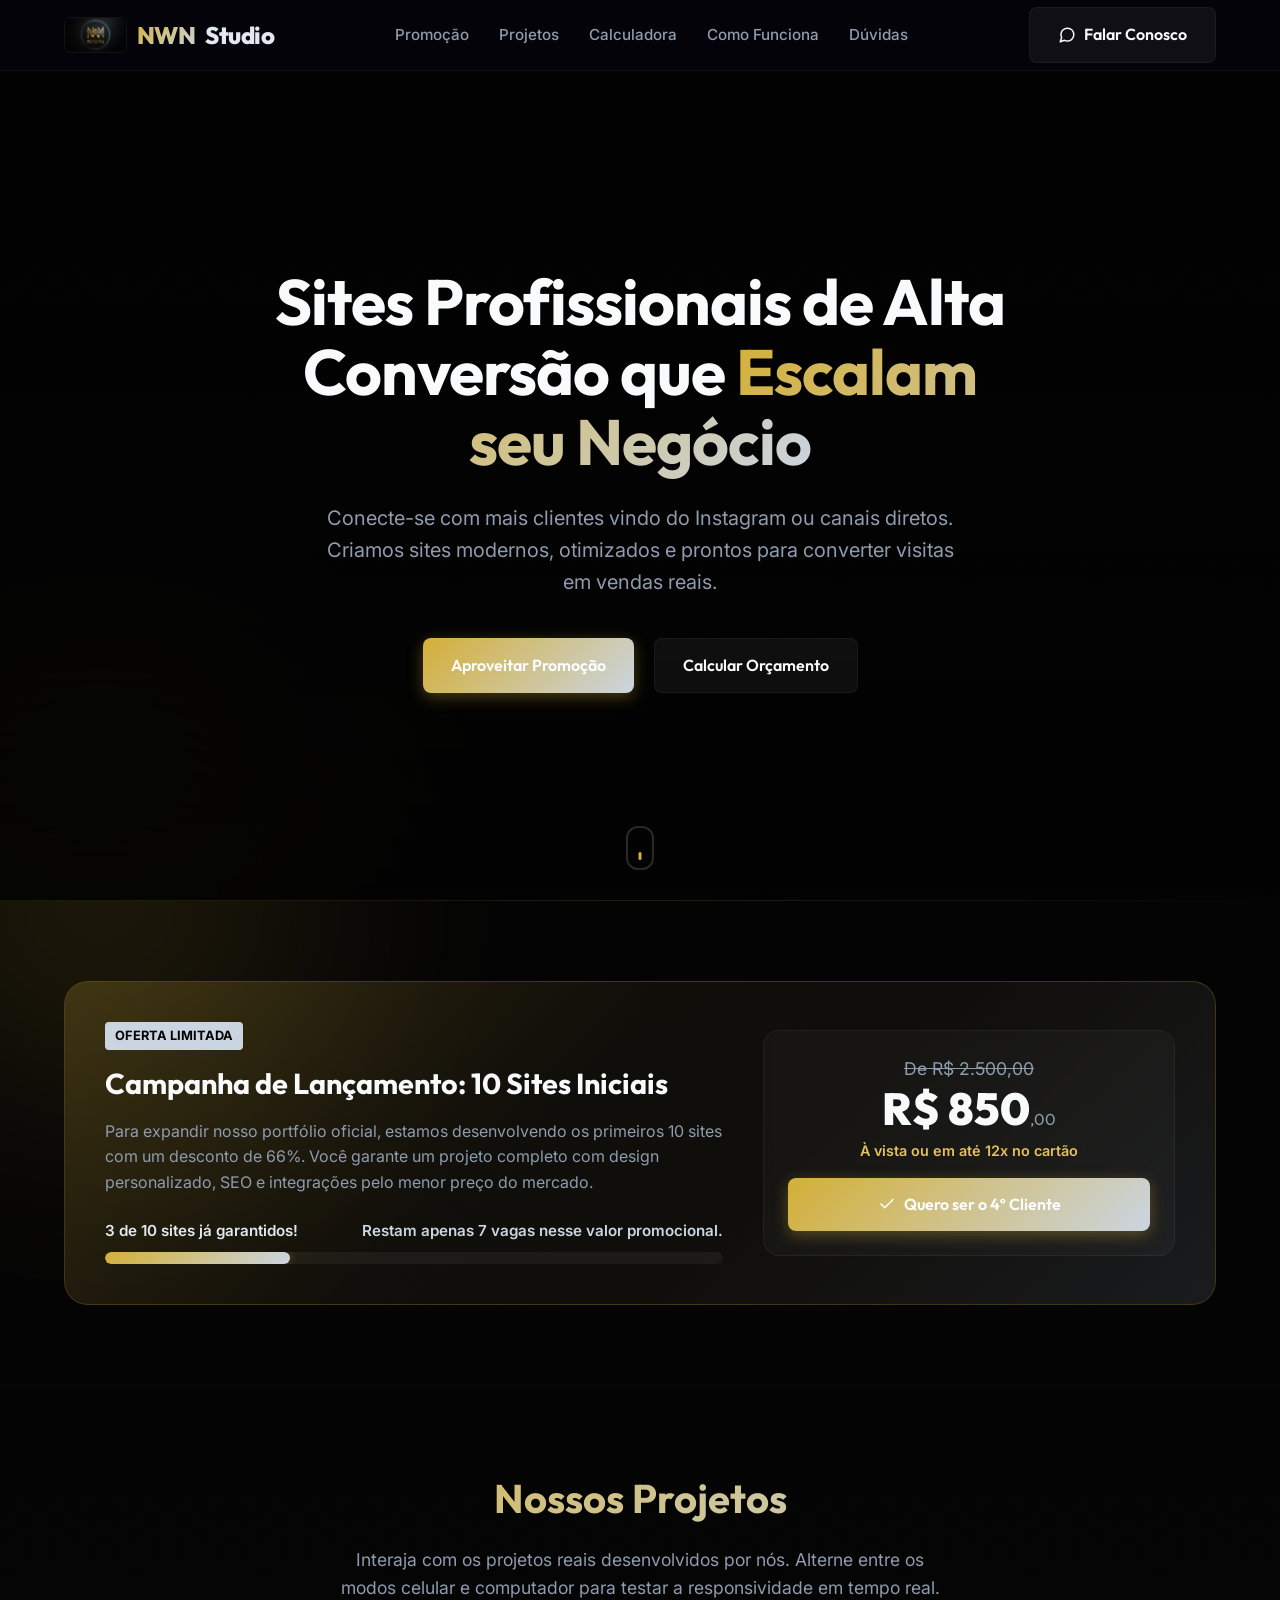
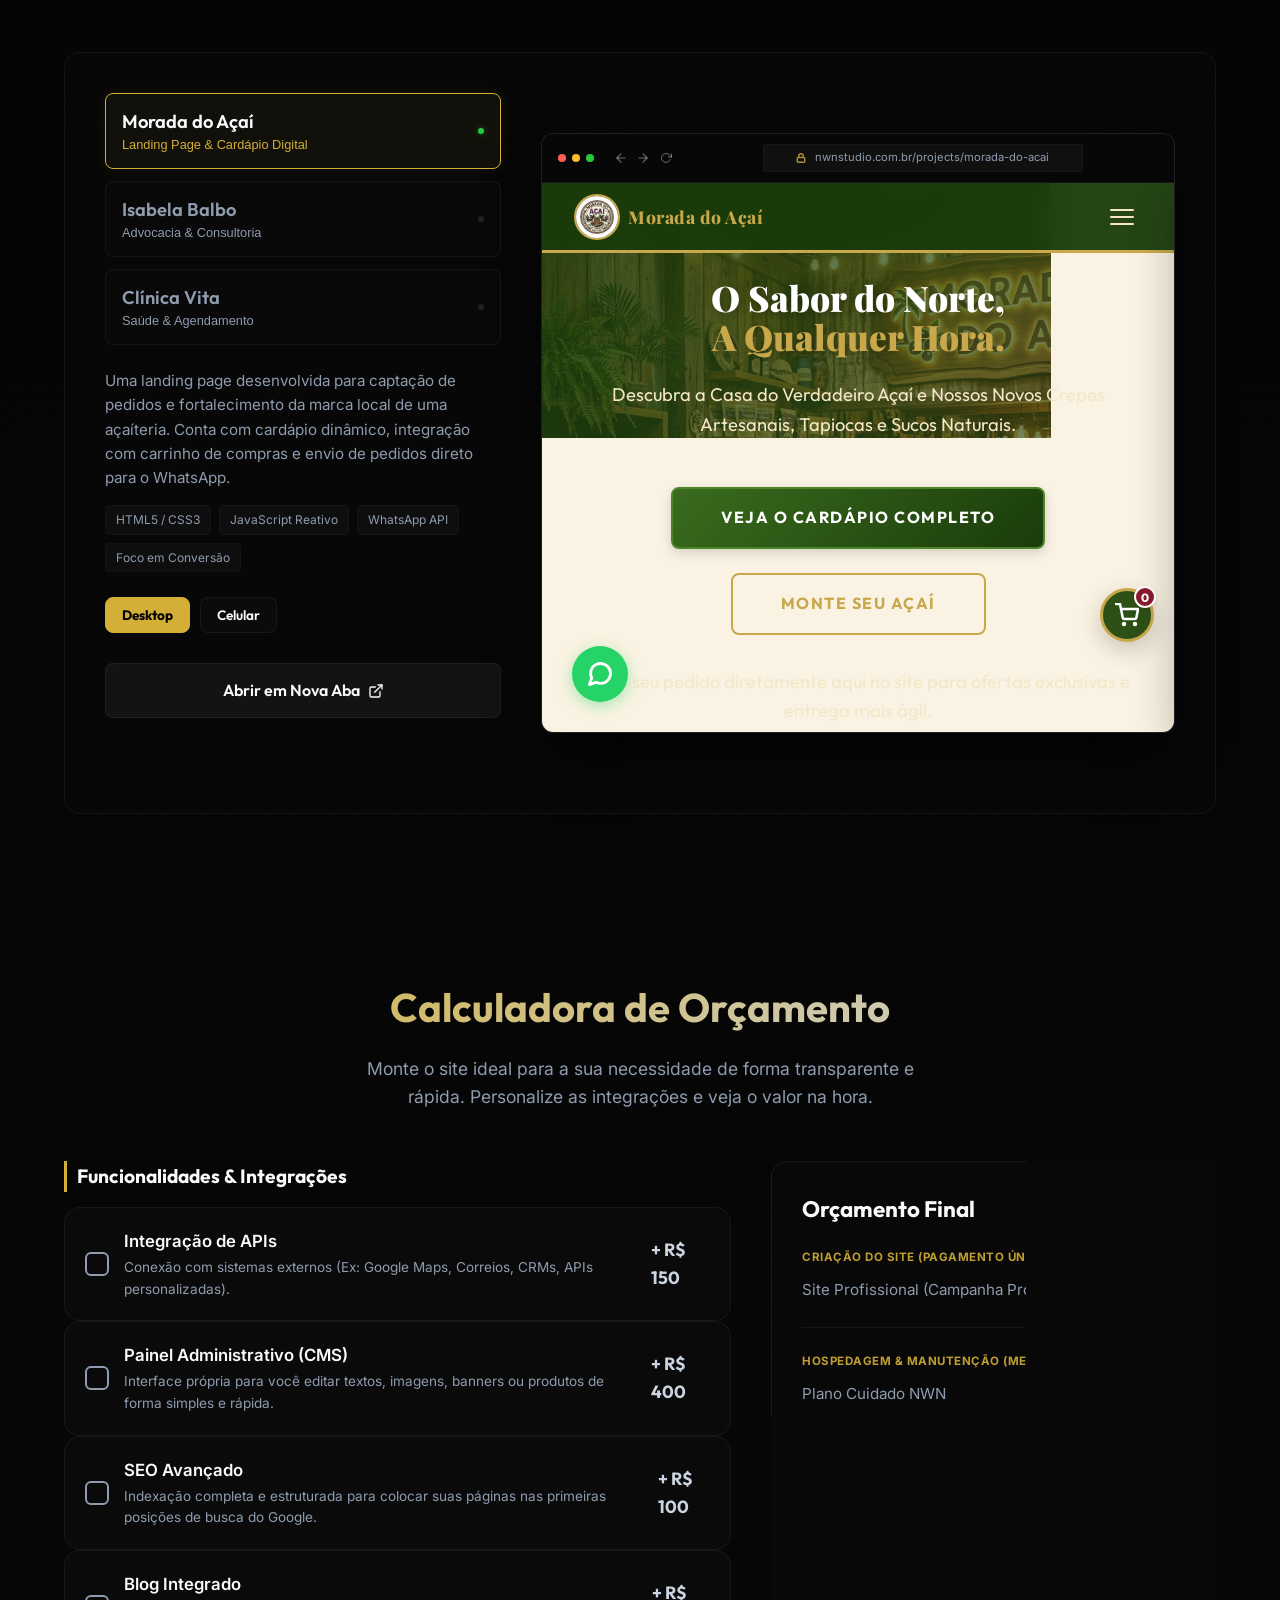
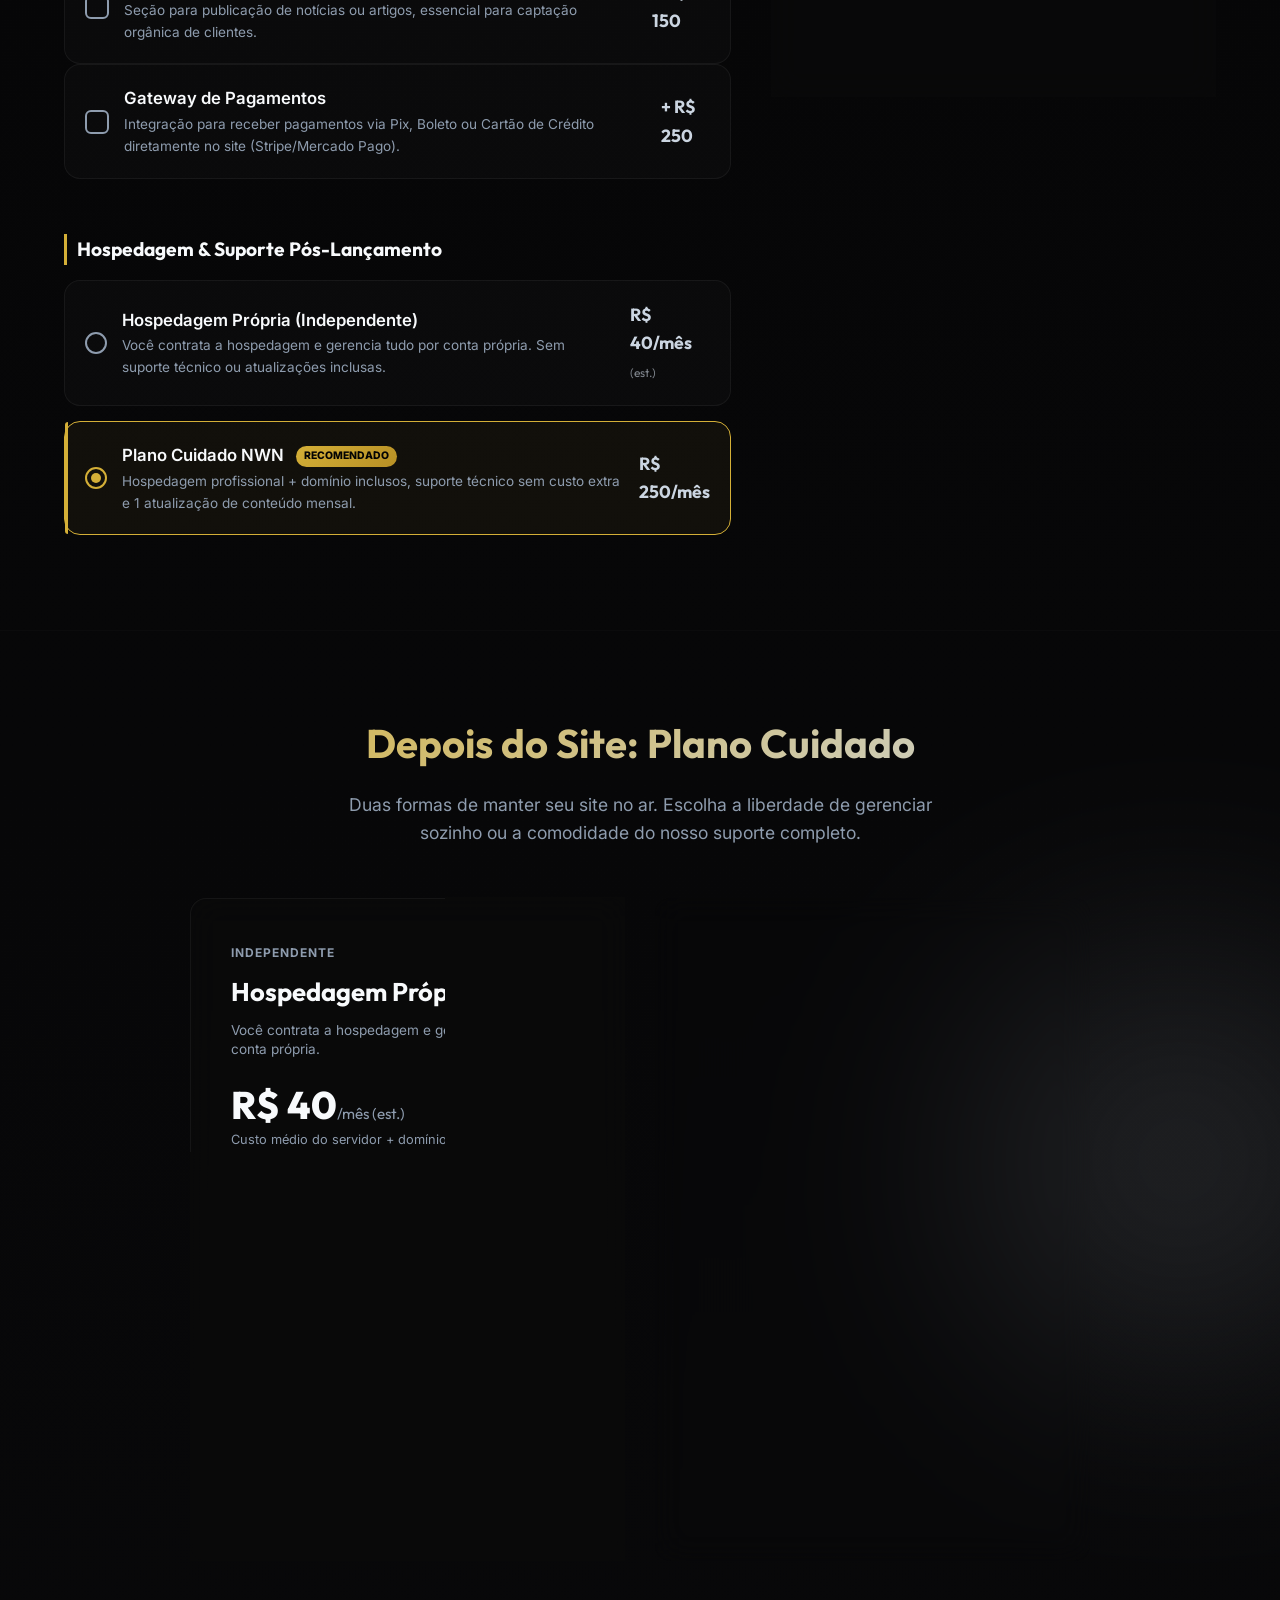
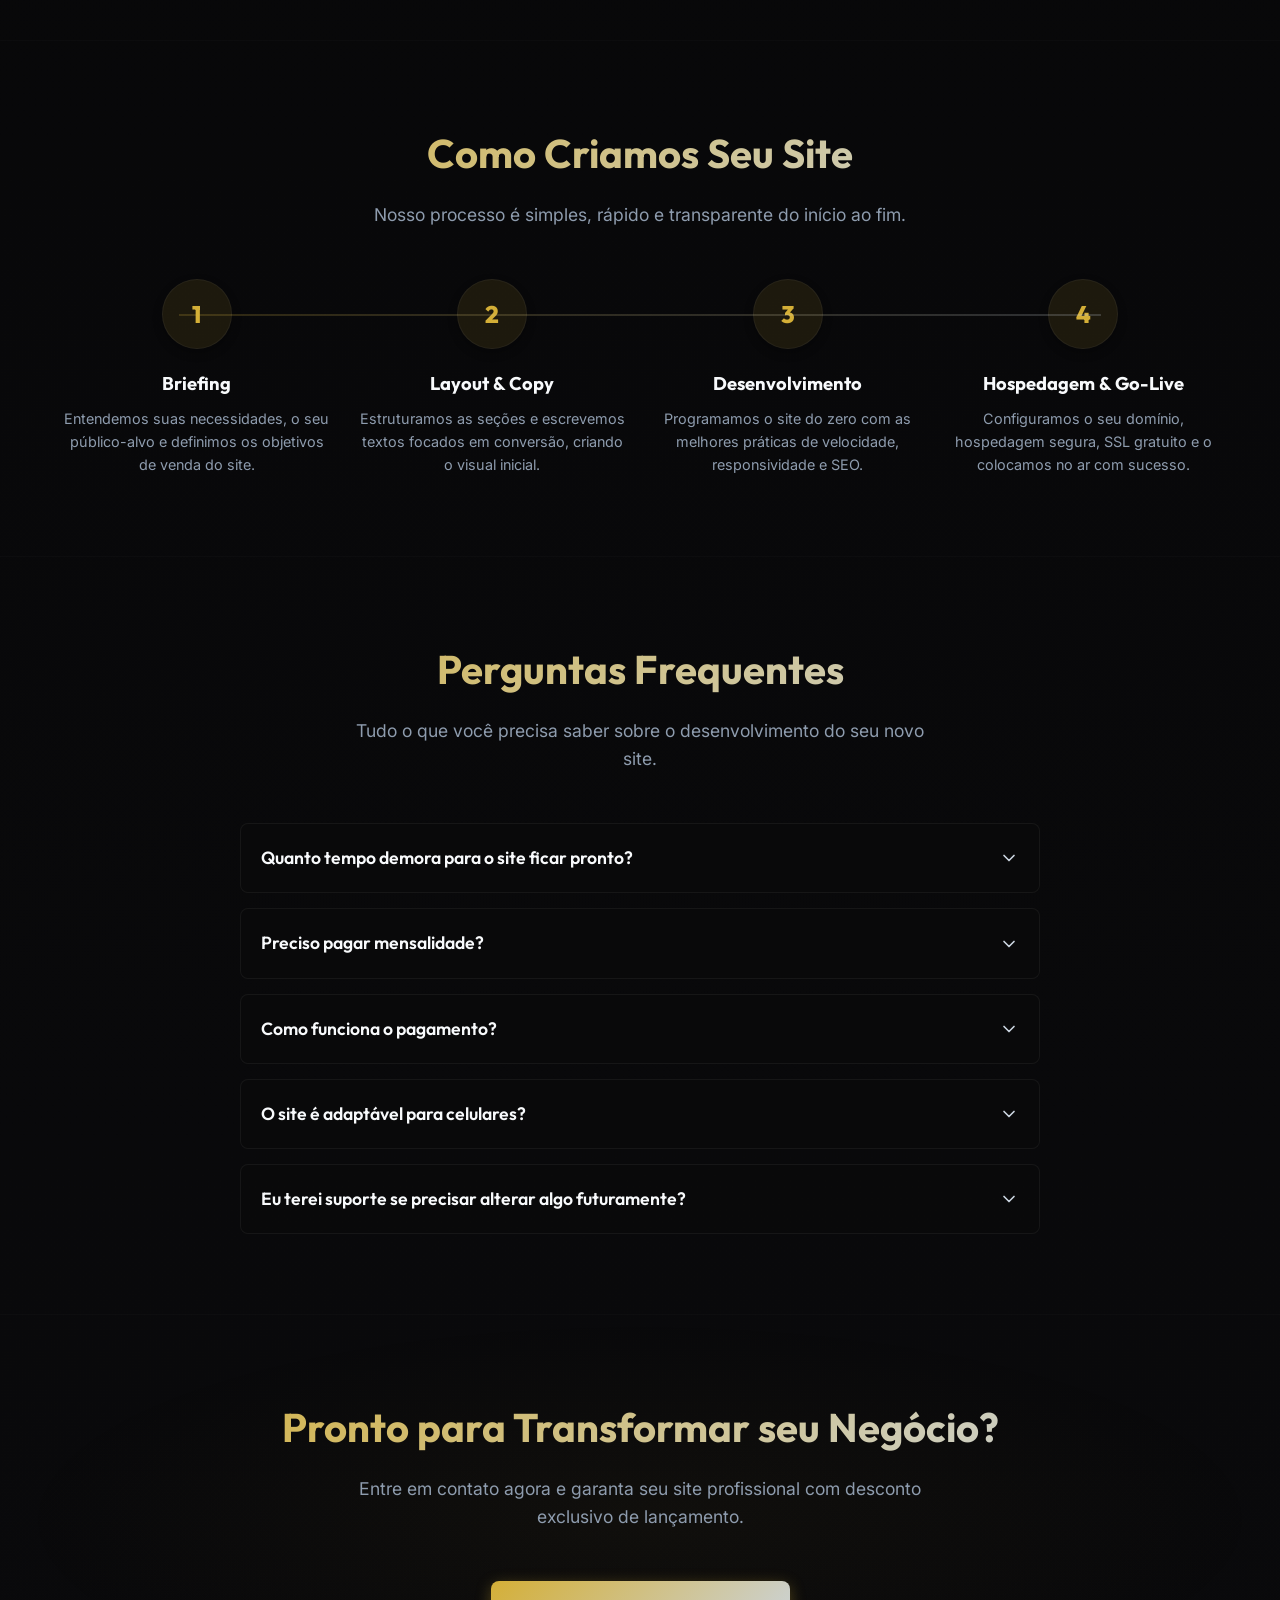
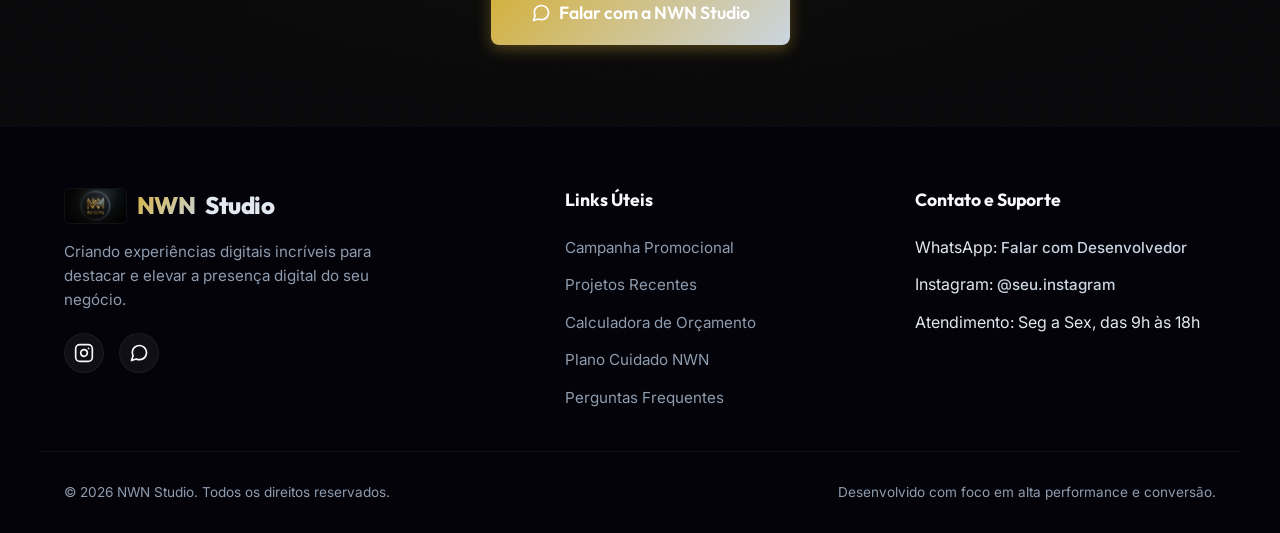
==== commit 61671740: "feat: improve portfolio mockup UI and expand calculator with hosting options Co-Authored-By: Claude " ====
--- a/index.html
+++ b/index.html
@@ -19,7 +19,7 @@
     <link rel="icon" type="image/jpeg" href="assets/logo.jpg">
 
     <!-- CSS Stylesheet -->
-    <link rel="stylesheet" href="index.css">
+    <link rel="stylesheet" href="index.css?v=2.1">
 </head>
 <body>
 
@@ -223,12 +223,26 @@
                                 <span></span>
                                 <span></span>
                             </div>
-                            <div class="mock-url-bar" id="mock-url-display">
-                                nwnstudio.com.br/projects/morada-do-acai
+                            <div class="mock-nav-buttons">
+                                <svg width="14" height="14" viewBox="0 0 24 24" fill="none" stroke="currentColor" stroke-width="2" stroke-linecap="round" stroke-linejoin="round" class="mock-nav-icon"><line x1="19" y1="12" x2="5" y2="12"></line><polyline points="12 19 5 12 12 5"></polyline></svg>
+                                <svg width="14" height="14" viewBox="0 0 24 24" fill="none" stroke="currentColor" stroke-width="2" stroke-linecap="round" stroke-linejoin="round" class="mock-nav-icon"><line x1="5" y1="12" x2="19" y2="12"></line><polyline points="12 5 19 12 12 19"></polyline></svg>
+                                <svg width="12" height="12" viewBox="0 0 24 24" fill="none" stroke="currentColor" stroke-width="2" stroke-linecap="round" stroke-linejoin="round" class="mock-nav-icon refresh"><polyline points="23 4 23 10 17 10"></polyline><path d="M20.49 15a9 9 0 1 1-2.12-9.36L23 10"></path></svg>
+                            </div>
+                            <div class="mock-url-bar">
+                                <svg width="10" height="10" viewBox="0 0 24 24" fill="none" stroke="var(--primary)" stroke-width="3.5" class="mock-lock-icon">
+                                    <rect x="3" y="11" width="18" height="11" rx="2" ry="2"></rect>
+                                    <path d="M7 11V7a5 5 0 0 1 10 0v4"></path>
+                                </svg>
+                                <span id="mock-url-display">nwnstudio.com.br/projects/morada-do-acai</span>
                             </div>
                         </div>
                         <!-- Browser Iframe / Image fallback -->
                         <div class="mock-device-viewport">
+                            <!-- Modern Loading Spinner -->
+                            <div class="viewport-loader" id="viewport-loader">
+                                <div class="spinner"></div>
+                            </div>
+                            
                             <!-- Live iframe loading Morada do Acai -->
                             <iframe src="projects/morada-do-acai/index.html" class="portfolio-iframe" id="portfolio-iframe" title="Preview do Projeto"></iframe>
                             
@@ -329,41 +343,124 @@
                             <div class="calc-item-price">+ R$ 250</div>
                         </div>
 
-                        <!-- Item 6 -->
-                        <div class="calc-item" data-id="support" data-price="300">
-                            <div class="calc-checkbox">
-                                <svg viewBox="0 0 24 24" fill="none" stroke="currentColor" stroke-width="3" stroke-linecap="round" stroke-linejoin="round">
-                                    <polyline points="20 6 9 17 4 12"></polyline>
-                                </svg>
-                            </div>
+                        <!-- Item 6: Removed Support & Maintenance (6 months) as it is now replaced by the hosting & support group below -->
+                    </div>
+
+                    <!-- Hospedagem & Suporte Pós-Lançamento (Radio Buttons) -->
+                    <div class="calc-group-section" style="margin-top: 35px;">
+                        <h4 class="calc-group-title">Hospedagem & Suporte Pós-Lançamento</h4>
+                        
+                        <!-- Hospedagem Própria -->
+                        <div class="calc-radio-item" data-id="hosting-independent" data-monthly="40">
+                            <div class="calc-radio-circle"></div>
                             <div class="calc-item-details">
-                                <div class="calc-item-title">Suporte e Manutenção (6 meses)</div>
-                                <div class="calc-item-desc">Cuidamos da sua infraestrutura, atualizações de segurança e backups semanais para evitar que seu site caia.</div>
-                            </div>
-                            <div class="calc-item-price">+ R$ 300</div>
+                                <div class="calc-item-title">Hospedagem Própria (Independente)</div>
+                                <div class="calc-item-desc">Você contrata a hospedagem e gerencia tudo por conta própria. Sem suporte técnico ou atualizações inclusas.</div>
+                            </div>
+                            <div class="calc-item-price">R$ 40/mês <span style="font-size: 0.75rem; font-weight: 400; opacity: 0.6;">(est.)</span></div>
+                        </div>
+
+                        <!-- Plano Cuidado NWN -->
+                        <div class="calc-radio-item active" data-id="hosting-care" data-monthly="250">
+                            <div class="calc-radio-circle"></div>
+                            <div class="calc-item-details">
+                                <div class="calc-item-title">Plano Cuidado NWN <span class="premium-badge">Recomendado</span></div>
+                                <div class="calc-item-desc">Hospedagem profissional + domínio inclusos, suporte técnico sem custo extra e 1 atualização de conteúdo mensal.</div>
+                            </div>
+                            <div class="calc-item-price">R$ 250/mês</div>
                         </div>
                     </div>
                 </div>
 
                 <!-- Right: Summary Card -->
                 <div class="glass-card calc-summary">
-                    <h3 class="calc-summary-title">Resumo do Projeto</h3>
+                    <h3 class="calc-summary-title">Orçamento Final</h3>
                     
-                    <div id="summary-list" class="summary-list">
-                        <!-- Dynamic content -->
+                    <div class="summary-subtitle">Criação do Site (Pagamento Único)</div>
+                    <div id="summary-setup-list" class="summary-list">
+                        <!-- Dynamic setup list -->
                     </div>
                     
-                    <div class="summary-total">
-                        <span>Investimento Total</span>
-                        <div id="total-display" class="summary-total-price">R$ 850,00</div>
+                    <div class="summary-subtitle" style="margin-top: 15px;">Hospedagem & Manutenção (Mensal)</div>
+                    <div id="summary-monthly-list" class="summary-list" style="border-bottom: none; margin-bottom: 15px; padding-bottom: 0;">
+                        <!-- Dynamic hosting list -->
+                    </div>
+                    
+                    <div class="summary-totals-block">
+                        <div class="summary-total-row">
+                            <span>Investimento no Site:</span>
+                            <span id="setup-total-display" class="total-value">R$ 850,00</span>
+                        </div>
+                        <div class="summary-total-row highlight">
+                            <span>Hospedagem / Suporte:</span>
+                            <span id="monthly-total-display" class="total-value">R$ 250,00</span>
+                        </div>
                     </div>
                     
                     <a href="#" id="btn-send-budget" target="_blank" class="btn btn-primary calc-cta">
-                        <svg width="18" height="18" viewBox="0 0 24 24" fill="none" stroke="currentColor" stroke-width="2" stroke-linecap="round" stroke-linejoin="round">
+                        <svg width="18" height="18" viewBox="0 0 24 24" fill="none" stroke="currentColor" stroke-width="2" stroke-linecap="round" stroke-linejoin="round" style="margin-right: 8px;">
                             <path d="M21 11.5a8.38 8.38 0 0 1-.9 3.8 8.5 8.5 0 0 1-7.6 4.7 8.38 8.38 0 0 1-3.8-.9L3 21l1.9-5.7a8.38 8.38 0 0 1-.9-3.8 8.5 8.5 0 0 1 4.7-7.6 8.38 8.38 0 0 1 3.8-.9h.5a8.48 8.48 0 0 1 8 8v.5z"></path>
                         </svg>
-                        Garantir Site Personalizado
+                        <span id="btn-calc-text">Garantir Vaga + Plano Cuidado</span>
                     </a>
+                    
+                    <a href="#plano-cuidado" class="calc-detail-link">Ver detalhes sobre a hospedagem</a>
+                </div>
+            </div>
+        </div>
+    </section>
+
+    <!-- PLANO CUIDADO SECTION -->
+    <section id="plano-cuidado" class="section">
+        <div class="container">
+            <h2 class="section-title">Depois do Site: Plano Cuidado</h2>
+            <p class="section-subtitle">Duas formas de manter seu site no ar. Escolha a liberdade de gerenciar sozinho ou a comodidade do nosso suporte completo.</p>
+            
+            <div class="pricing-cards-container">
+                <!-- Card 1: Independent -->
+                <div class="pricing-card independent-card">
+                    <div class="card-header">
+                        <span class="card-tag">Independente</span>
+                        <h3>Hospedagem Própria</h3>
+                        <p class="card-desc">Você contrata a hospedagem e gerencia tudo por conta própria.</p>
+                    </div>
+                    <div class="card-price-block">
+                        <div class="card-price">R$ 40<span>/mês (est.)</span></div>
+                        <p class="card-price-sub">Custo médio do servidor + domínio anual</p>
+                    </div>
+                    <ul class="card-features">
+                        <li class="disabled"><span class="cross">✕</span> Sem domínio incluso</li>
+                        <li class="disabled"><span class="cross">✕</span> Sem suporte técnico incluso</li>
+                        <li class="disabled"><span class="cross">✕</span> Atualizações cobradas à parte</li>
+                        <li class="disabled"><span class="cross">✕</span> Sem relatórios de visitas</li>
+                        <li class="disabled"><span class="cross">✕</span> Backup manual por sua conta</li>
+                        <li><span class="check-gray">✓</span> Entregamos o código completo do site</li>
+                    </ul>
+                    <a href="#" id="btn-select-independent" target="_blank" class="btn btn-secondary card-btn">Levar Apenas o Site</a>
+                </div>
+                
+                <!-- Card 2: Plano Cuidado NWN (Featured) -->
+                <div class="pricing-card care-plan-card featured">
+                    <div class="card-badge">Recomendado</div>
+                    <div class="card-header">
+                        <span class="card-tag gold">Plano Cuidado NWN</span>
+                        <h3>Comodidade & Suporte</h3>
+                        <p class="card-desc">Nós cuidamos de toda a infraestrutura técnica e atualizações para você.</p>
+                    </div>
+                    <div class="card-price-block">
+                        <div class="card-price-old">De R$ 400,00/mês</div>
+                        <div class="card-price gold">R$ 250<span>,00/mês</span></div>
+                        <p class="card-price-sub">Vaga de lançamento • Sem fidelidade</p>
+                    </div>
+                    <ul class="card-features">
+                        <li><span class="check">✓</span> <strong>Hospedagem profissional + domínio</strong></li>
+                        <li><span class="check">✓</span> <strong>Suporte e correção de bugs</strong> sem custos</li>
+                        <li><span class="check">✓</span> <strong>1 atualização por mês</strong> (fotos, textos, etc.)</li>
+                        <li><span class="check">✓</span> <strong>Relatório mensal</strong> de visitas e cliques</li>
+                        <li><span class="check">✓</span> <strong>Backup semanal automático</strong></li>
+                        <li><span class="check">✓</span> <strong>Cancele quando quiser</strong>, sem fidelidade</li>
+                    </ul>
+                    <a href="#" id="btn-select-care" target="_blank" class="btn btn-primary card-btn">Garantir Plano Cuidado</a>
                 </div>
             </div>
         </div>
@@ -439,7 +536,7 @@
                     </div>
                     <div class="faq-body">
                         <div class="faq-content">
-                            Não cobramos nenhuma mensalidade de desenvolvimento! O site é 100% seu. Os únicos custos contínuos do site são a Hospedagem (onde o site fica guardado na nuvem) e o Domínio (o seu link .com.br). O domínio custa apenas R$ 40,00 por ano e a hospedagem custa em média de R$ 15,00 a R$ 25,00 por mês. Cuidamos de toda essa configuração inicial para você sem custo extra.
+                            O site é 100% seu. Oferecemos o Plano Cuidado opcional por R$ 250/mês (de R$ 400) — inclui hospedagem, domínio, 1 atualização mensal, suporte e relatórios. Sem fidelidade. Você pode também levar o site e contratar hospedagem por conta própria.
                         </div>
                     </div>
                 </div>
@@ -536,6 +633,7 @@
                     <li><a href="#promo">Campanha Promocional</a></li>
                     <li><a href="#portfolio">Projetos Recentes</a></li>
                     <li><a href="#calculadora">Calculadora de Orçamento</a></li>
+                    <li><a href="#plano-cuidado">Plano Cuidado NWN</a></li>
                     <li><a href="#faq">Perguntas Frequentes</a></li>
                 </ul>
             </div>
@@ -555,6 +653,6 @@
     </footer>
 
     <!-- JavaScript logic -->
-    <script src="main.js"></script>
+    <script src="main.js?v=2.2"></script>
 </body>
 </html>
--- a/index.css
+++ b/index.css
@@ -672,7 +672,7 @@
     width: 100%;
     height: 100%;
     border: none;
-    background: #fff;
+    background: #030303;
 }
 
 .preview-fallback {
@@ -823,6 +823,92 @@
     color: var(--secondary);
 }
 
+.calc-radio-item {
+    display: flex;
+    align-items: center;
+    gap: 15px;
+    padding: 20px;
+    margin-bottom: 15px;
+    border-radius: var(--border-radius-md);
+    background: rgba(255, 255, 255, 0.02);
+    border: 1px solid var(--border-color);
+    cursor: pointer;
+    user-select: none;
+    position: relative;
+    transition: var(--transition-smooth);
+}
+
+.calc-radio-item::before {
+    content: '';
+    position: absolute;
+    top: 0;
+    left: 0;
+    width: 3px;
+    height: 100%;
+    background: transparent;
+    border-radius: 3px 0 0 3px;
+    transition: var(--transition-smooth);
+}
+
+.calc-radio-item.active::before {
+    background: var(--primary);
+}
+
+.calc-radio-item:hover {
+    background: rgba(255, 255, 255, 0.04);
+    border-color: rgba(212, 175, 55, 0.2);
+}
+
+.calc-radio-item.active {
+    border-color: var(--primary);
+    background: rgba(212, 175, 55, 0.05);
+}
+
+.calc-radio-circle {
+    width: 22px;
+    height: 22px;
+    border-radius: 50%;
+    border: 2px solid var(--text-muted);
+    display: flex;
+    align-items: center;
+    justify-content: center;
+    transition: var(--transition-smooth);
+    flex-shrink: 0;
+    position: relative;
+}
+
+.calc-radio-circle::after {
+    content: '';
+    width: 10px;
+    height: 10px;
+    border-radius: 50%;
+    background: var(--primary);
+    transform: scale(0);
+    transition: var(--transition-smooth);
+}
+
+.calc-radio-item.active .calc-radio-circle {
+    border-color: var(--primary);
+    background: transparent;
+}
+
+.calc-radio-item.active .calc-radio-circle::after {
+    transform: scale(1);
+}
+
+.premium-badge {
+    background: linear-gradient(135deg, var(--primary) 0%, #b89025 100%);
+    color: #030303;
+    font-size: 0.65rem;
+    font-weight: 800;
+    text-transform: uppercase;
+    padding: 2px 8px;
+    border-radius: 100px;
+    margin-left: 8px;
+    display: inline-block;
+    vertical-align: middle;
+}
+
 .calc-summary {
     position: sticky;
     top: 100px;
@@ -831,6 +917,16 @@
 .calc-summary-title {
     font-size: 1.4rem;
     margin-bottom: 20px;
+}
+
+.summary-subtitle {
+    font-size: 0.72rem;
+    font-weight: 700;
+    text-transform: uppercase;
+    letter-spacing: 0.5px;
+    color: var(--primary);
+    margin-bottom: 12px;
+    opacity: 0.9;
 }
 
 .summary-list {
@@ -853,29 +949,68 @@
     color: var(--text-white);
 }
 
-.summary-total {
+.summary-totals-block {
+    display: flex;
+    flex-direction: column;
+    gap: 10px;
+    margin-bottom: 25px;
+    padding: 18px;
+    background: rgba(255, 255, 255, 0.015);
+    border: 1px solid var(--border-color);
+    border-radius: var(--border-radius-sm);
+}
+
+.summary-total-row {
     display: flex;
     justify-content: space-between;
-    align-items: flex-end;
-    margin-bottom: 30px;
-}
-
-.summary-total span:first-child {
-    font-size: 1.1rem;
-    font-weight: 600;
+    align-items: center;
+    font-size: 0.9rem;
+    color: var(--text-muted);
+}
+
+.summary-total-row span:first-child {
+    font-weight: 500;
+}
+
+.summary-total-row .total-value {
+    font-family: var(--font-heading);
+    font-weight: 700;
+    font-size: 1.15rem;
     color: var(--text-white);
 }
 
-.summary-total-price {
-    font-size: 2.2rem;
-    font-family: var(--font-heading);
+.summary-total-row.highlight {
+    border-top: 1px solid rgba(255, 255, 255, 0.05);
+    padding-top: 10px;
+    margin-top: 6px;
+}
+
+.summary-total-row.highlight span:first-child {
+    color: var(--text-white);
+}
+
+.summary-total-row.highlight .total-value {
+    color: var(--secondary);
+    font-size: 1.4rem;
     font-weight: 800;
-    color: var(--secondary);
-    line-height: 1;
 }
 
 .calc-cta {
     width: 100%;
+}
+
+.calc-detail-link {
+    display: block;
+    text-align: center;
+    font-size: 0.8rem;
+    color: var(--text-muted);
+    text-decoration: underline;
+    margin-top: 15px;
+    transition: var(--transition-smooth);
+}
+
+.calc-detail-link:hover {
+    color: var(--primary);
 }
 
 /* --- PROCESS SECTION --- */
@@ -1433,3 +1568,271 @@
         display: none;
     }
 }
+
+/* --- PLANO CUIDADO PRICING CARDS --- */
+.pricing-cards-container {
+    display: grid;
+    grid-template-columns: repeat(2, 1fr);
+    gap: 30px;
+    max-width: 900px;
+    margin: 40px auto 0 auto;
+    align-items: stretch;
+}
+
+.pricing-card {
+    background: var(--bg-surface);
+    backdrop-filter: blur(16px);
+    -webkit-backdrop-filter: blur(16px);
+    border: 1px solid var(--border-color);
+    border-radius: var(--border-radius-md);
+    padding: 40px;
+    display: flex;
+    flex-direction: column;
+    position: relative;
+    transition: var(--transition-smooth);
+}
+
+.pricing-card.featured {
+    border-color: rgba(212, 175, 55, 0.35);
+    background: linear-gradient(180deg, rgba(212, 175, 55, 0.08) 0%, rgba(10, 10, 10, 0.9) 100%);
+    box-shadow: 0 20px 40px rgba(0, 0, 0, 0.5);
+}
+
+.pricing-card:hover {
+    transform: translateY(-5px);
+}
+
+.pricing-card.featured:hover {
+    border-color: var(--primary);
+    box-shadow: 0 20px 40px rgba(212, 175, 55, 0.08);
+}
+
+.card-badge {
+    position: absolute;
+    top: -14px;
+    right: 40px;
+    background: linear-gradient(135deg, var(--primary) 0%, #b89025 100%);
+    color: #030303;
+    font-size: 0.75rem;
+    font-weight: 700;
+    text-transform: uppercase;
+    padding: 6px 14px;
+    border-radius: 100px;
+    box-shadow: 0 4px 10px rgba(212, 175, 55, 0.2);
+    border: none !important;
+}
+
+.card-tag {
+    font-size: 0.75rem;
+    font-weight: 700;
+    text-transform: uppercase;
+    color: var(--text-muted);
+    letter-spacing: 1px;
+    display: inline-block;
+    margin-bottom: 10px;
+}
+
+.card-tag.gold {
+    color: var(--primary);
+}
+
+.pricing-card h3 {
+    font-size: 1.6rem;
+    margin-bottom: 8px;
+}
+
+.card-desc {
+    font-size: 0.85rem;
+    color: var(--text-muted);
+    line-height: 1.4;
+    margin-bottom: 25px;
+}
+
+.card-price-block {
+    margin-bottom: 30px;
+    padding-bottom: 25px;
+    border-bottom: 1px solid var(--border-color);
+}
+
+.card-price-old {
+    font-size: 0.95rem;
+    color: var(--text-muted);
+    text-decoration: line-through;
+    margin-bottom: 4px;
+}
+
+.card-price {
+    font-size: 2.4rem;
+    font-family: var(--font-heading);
+    font-weight: 800;
+    color: var(--text-white);
+    line-height: 1.1;
+}
+
+.card-price.gold {
+    color: var(--primary);
+}
+
+.card-price span {
+    font-size: 0.95rem;
+    font-weight: 400;
+    color: var(--text-muted);
+}
+
+.card-price-sub {
+    font-size: 0.8rem;
+    color: var(--text-muted);
+    margin-top: 4px;
+}
+
+.card-features {
+    list-style: none !important;
+    padding: 0 !important;
+    margin: 0 0 40px 0 !important;
+    display: flex;
+    flex-direction: column;
+    gap: 14px;
+    flex-grow: 1;
+}
+
+.card-features li {
+    font-size: 0.9rem;
+    line-height: 1.4;
+    color: var(--text-light);
+    display: flex;
+    align-items: flex-start;
+    gap: 10px;
+}
+
+.card-features li.disabled {
+    color: var(--text-muted);
+}
+
+.card-features li strong {
+    color: var(--text-white);
+}
+
+.card-features li .cross {
+    color: #ef4444;
+    font-weight: 700;
+    flex-shrink: 0;
+    width: 16px;
+}
+
+.card-features li .check {
+    color: var(--primary);
+    font-weight: 700;
+    flex-shrink: 0;
+    width: 16px;
+}
+
+.card-features li .check-gray {
+    color: var(--text-muted);
+    font-weight: 700;
+    flex-shrink: 0;
+    width: 16px;
+}
+
+.card-btn {
+    width: 100%;
+}
+
+@media (max-width: 768px) {
+    .pricing-cards-container {
+        grid-template-columns: 1fr;
+        max-width: 450px;
+    }
+}
+
+/* --- PREMIUM VISUALIZER CONTROLS & LOADER --- */
+.mock-nav-buttons {
+    display: flex;
+    gap: 8px;
+    color: rgba(255, 255, 255, 0.4);
+    margin-left: 5px;
+    align-items: center;
+}
+
+.mock-nav-icon {
+    cursor: pointer;
+    transition: var(--transition-smooth);
+}
+
+.mock-nav-icon:hover {
+    color: var(--primary);
+}
+
+.mock-nav-icon.refresh {
+    margin-left: 2px;
+}
+
+.mock-lock-icon {
+    margin-right: 6px;
+    display: inline-block;
+    vertical-align: middle;
+    color: #27c93f;
+    opacity: 0.8;
+}
+
+/* Viewport Loader and Spinner */
+.viewport-loader {
+    position: absolute;
+    top: 0;
+    left: 0;
+    width: 100%;
+    height: 100%;
+    background: #030303;
+    display: flex;
+    align-items: center;
+    justify-content: center;
+    z-index: 10;
+    opacity: 1;
+    visibility: visible;
+    transition: opacity 0.3s ease, visibility 0.3s ease;
+}
+
+.viewport-loader.hidden {
+    opacity: 0;
+    visibility: hidden;
+    pointer-events: none;
+}
+
+.spinner {
+    width: 40px;
+    height: 40px;
+    border: 3px solid rgba(212, 175, 55, 0.1);
+    border-radius: 50%;
+    border-top-color: var(--primary);
+    animation: spin 0.8s linear infinite;
+    box-shadow: 0 0 15px rgba(212, 175, 55, 0.2);
+}
+
+@keyframes spin {
+    to { transform: rotate(360deg); }
+}
+
+/* Styled scrollbars for browser mock viewport */
+.mock-device-viewport ::-webkit-scrollbar {
+    width: 6px;
+    height: 6px;
+}
+
+.mock-device-viewport ::-webkit-scrollbar-track {
+    background: rgba(3, 3, 3, 0.5);
+}
+
+.mock-device-viewport ::-webkit-scrollbar-thumb {
+    background: rgba(212, 175, 55, 0.3);
+    border-radius: 3px;
+}
+
+.mock-device-viewport ::-webkit-scrollbar-thumb:hover {
+    background: var(--primary);
+}
+
+/* Hide nav buttons on narrow screens */
+@media (max-width: 768px) {
+    .mock-nav-buttons {
+        display: none !important;
+    }
+}
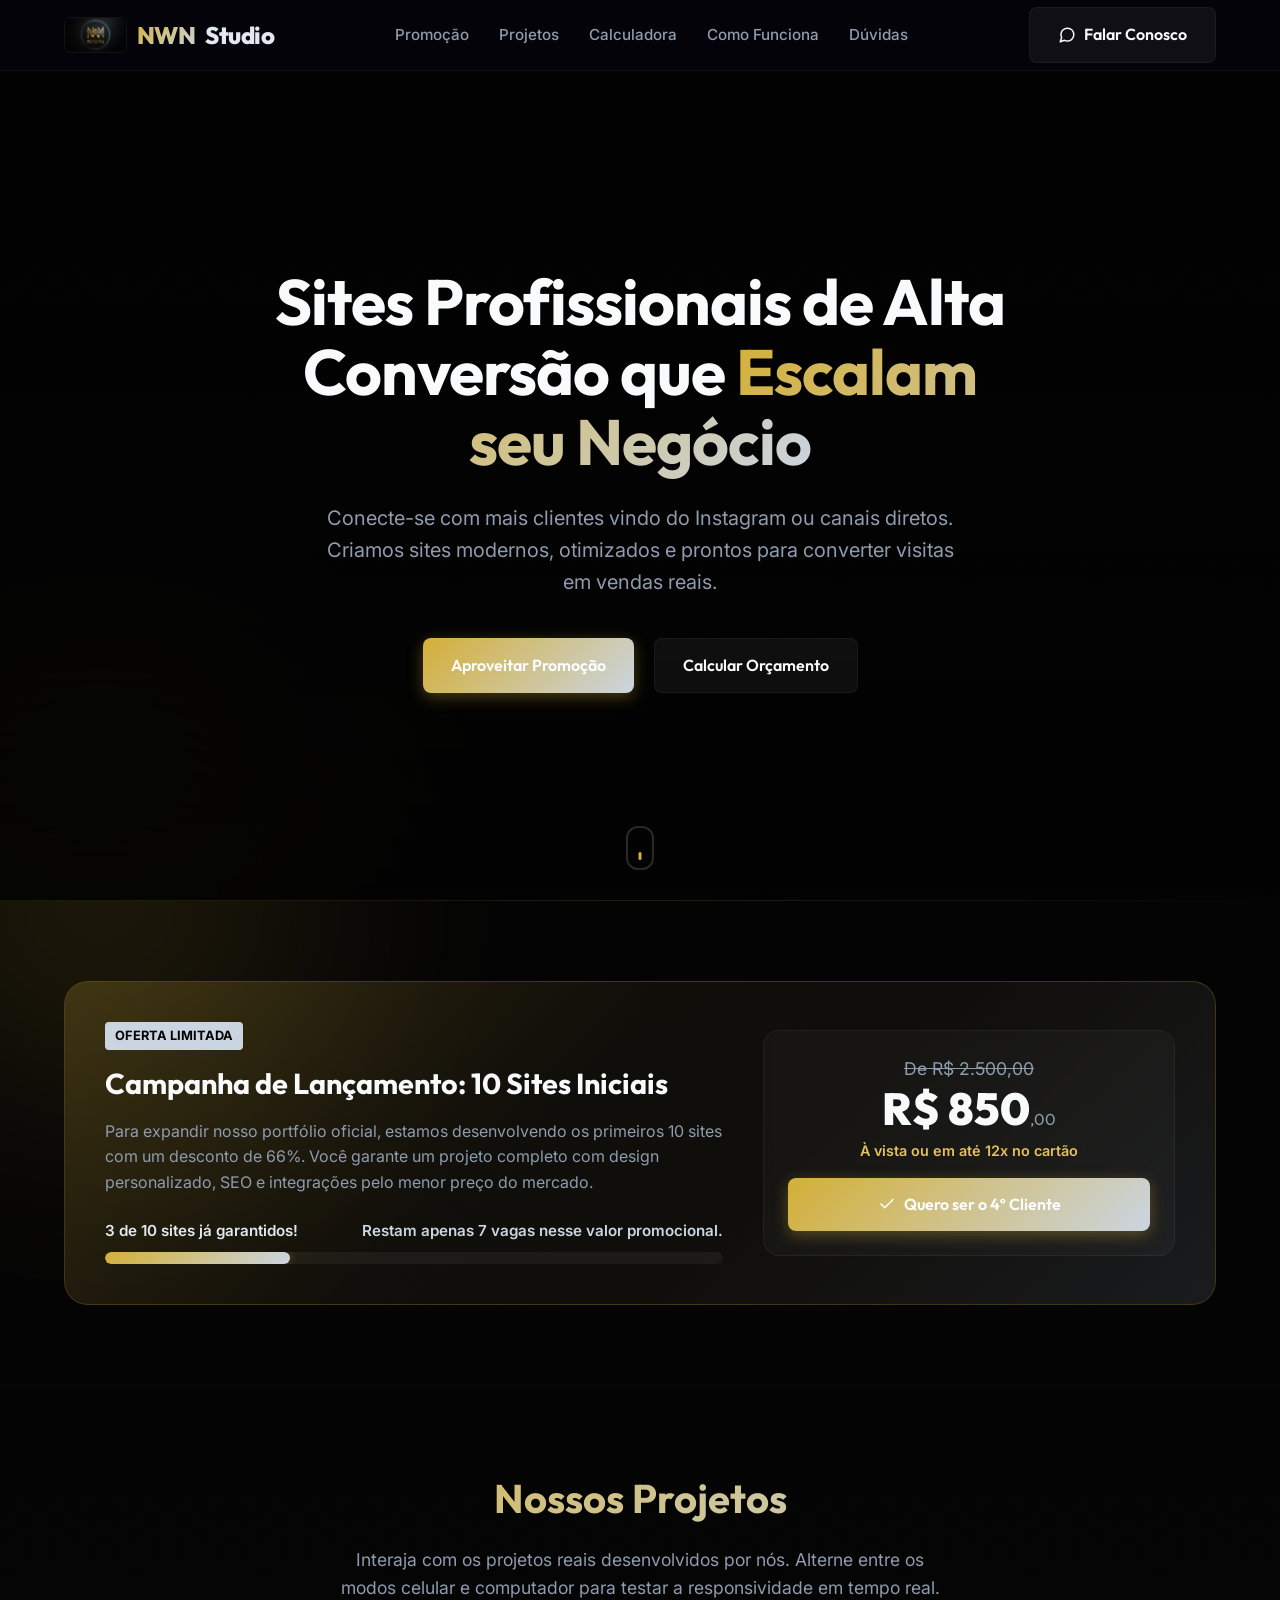
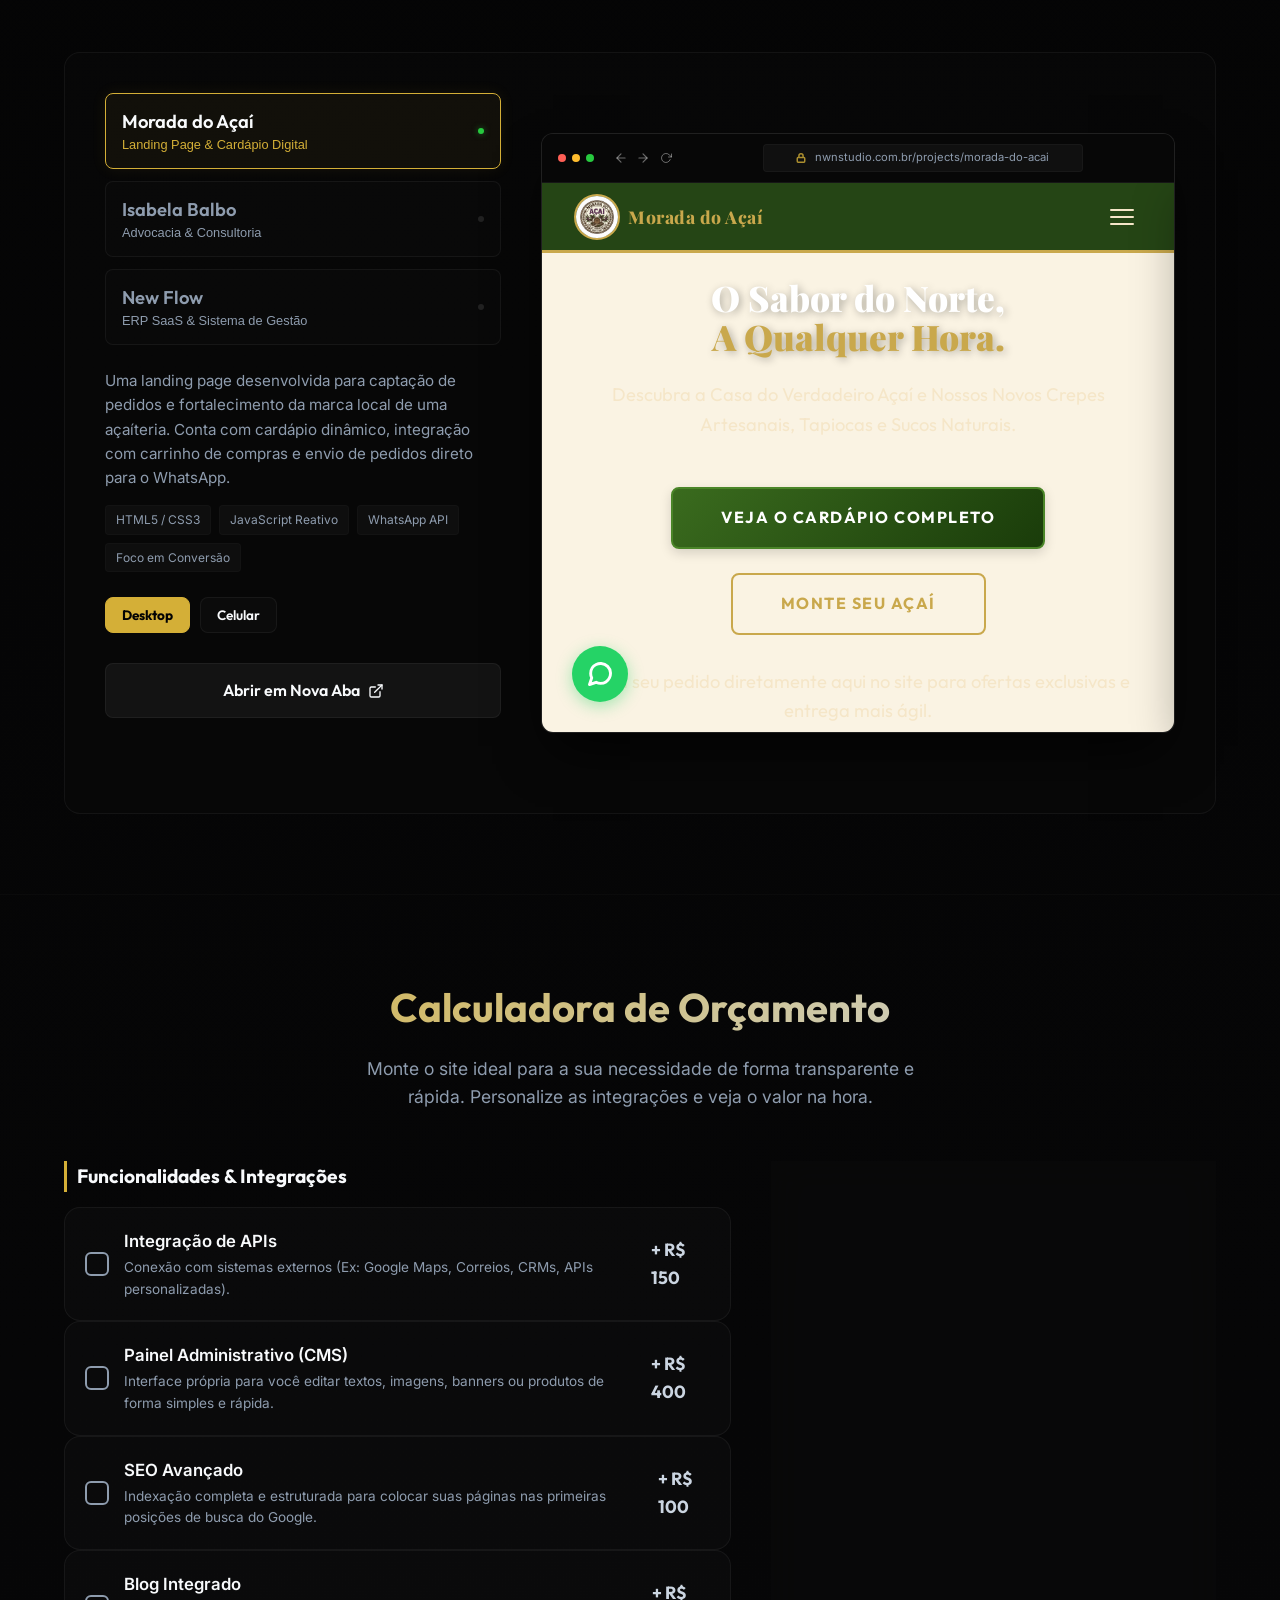
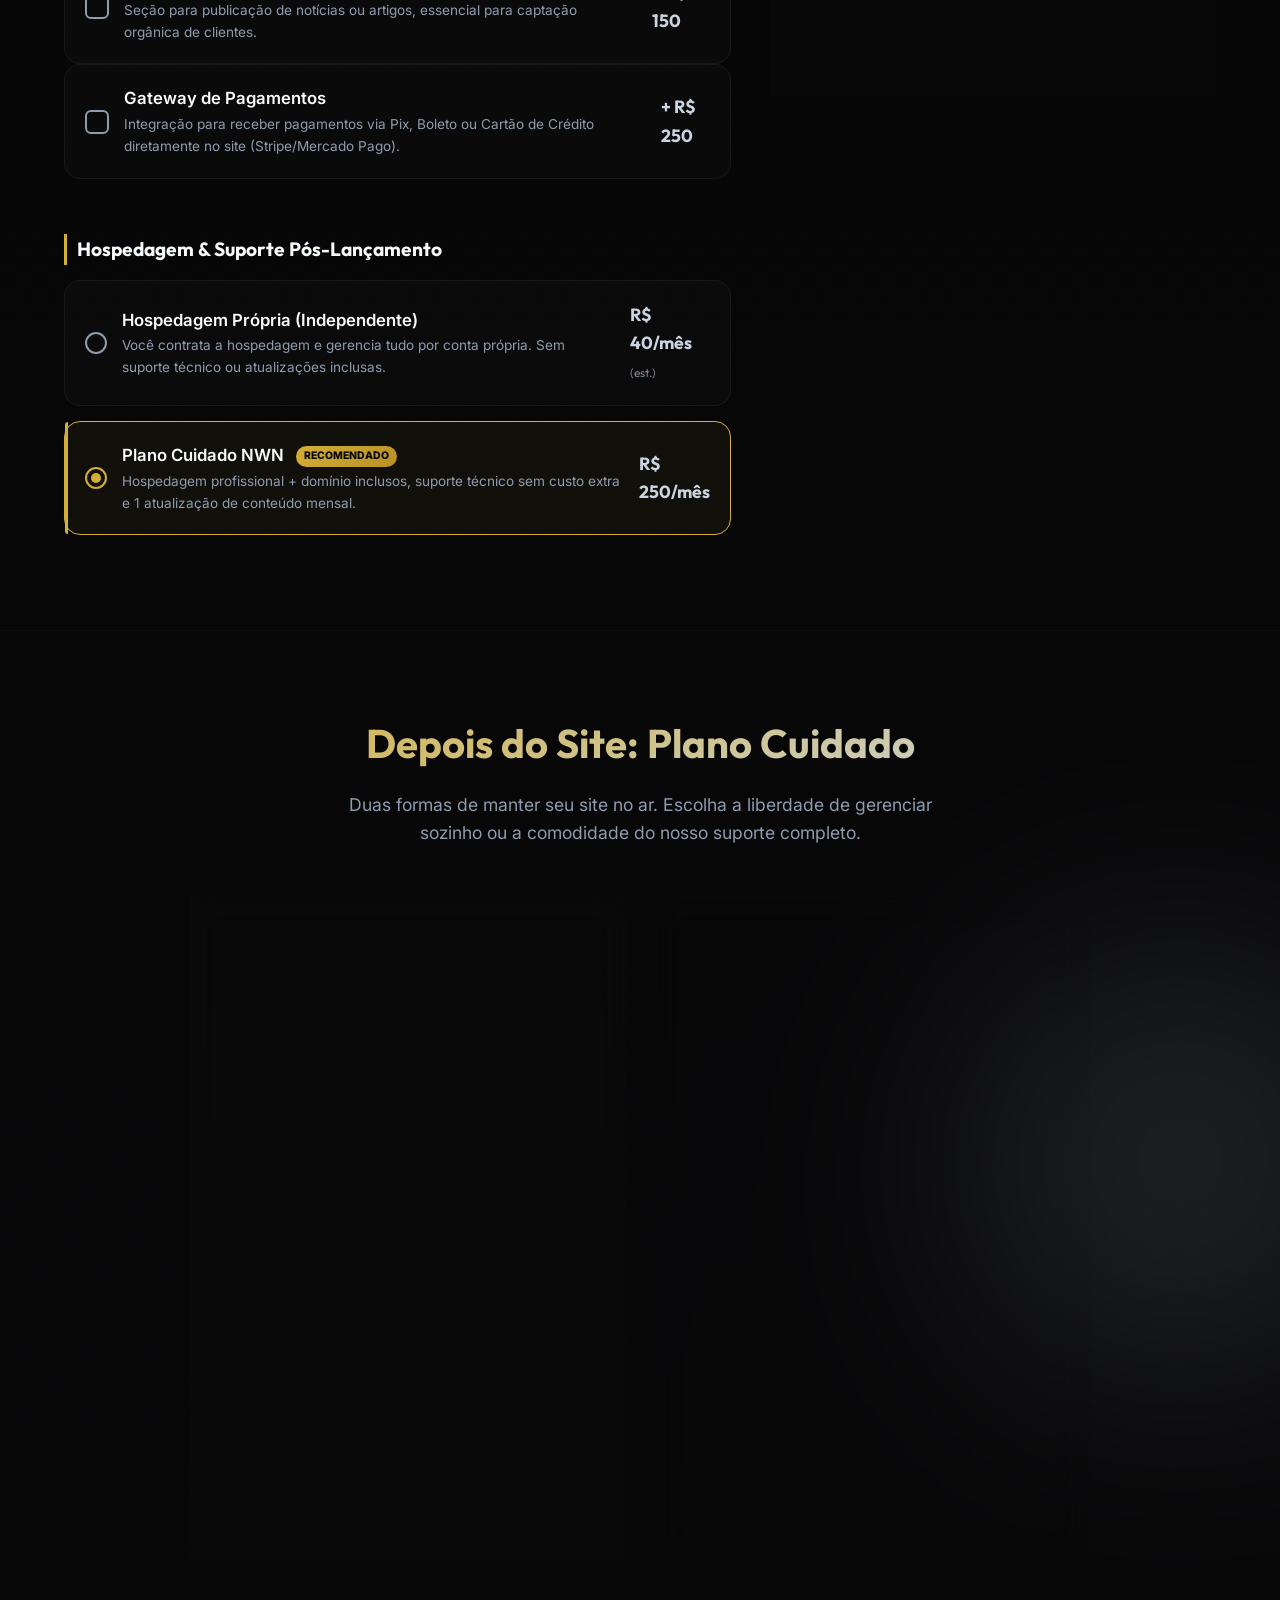
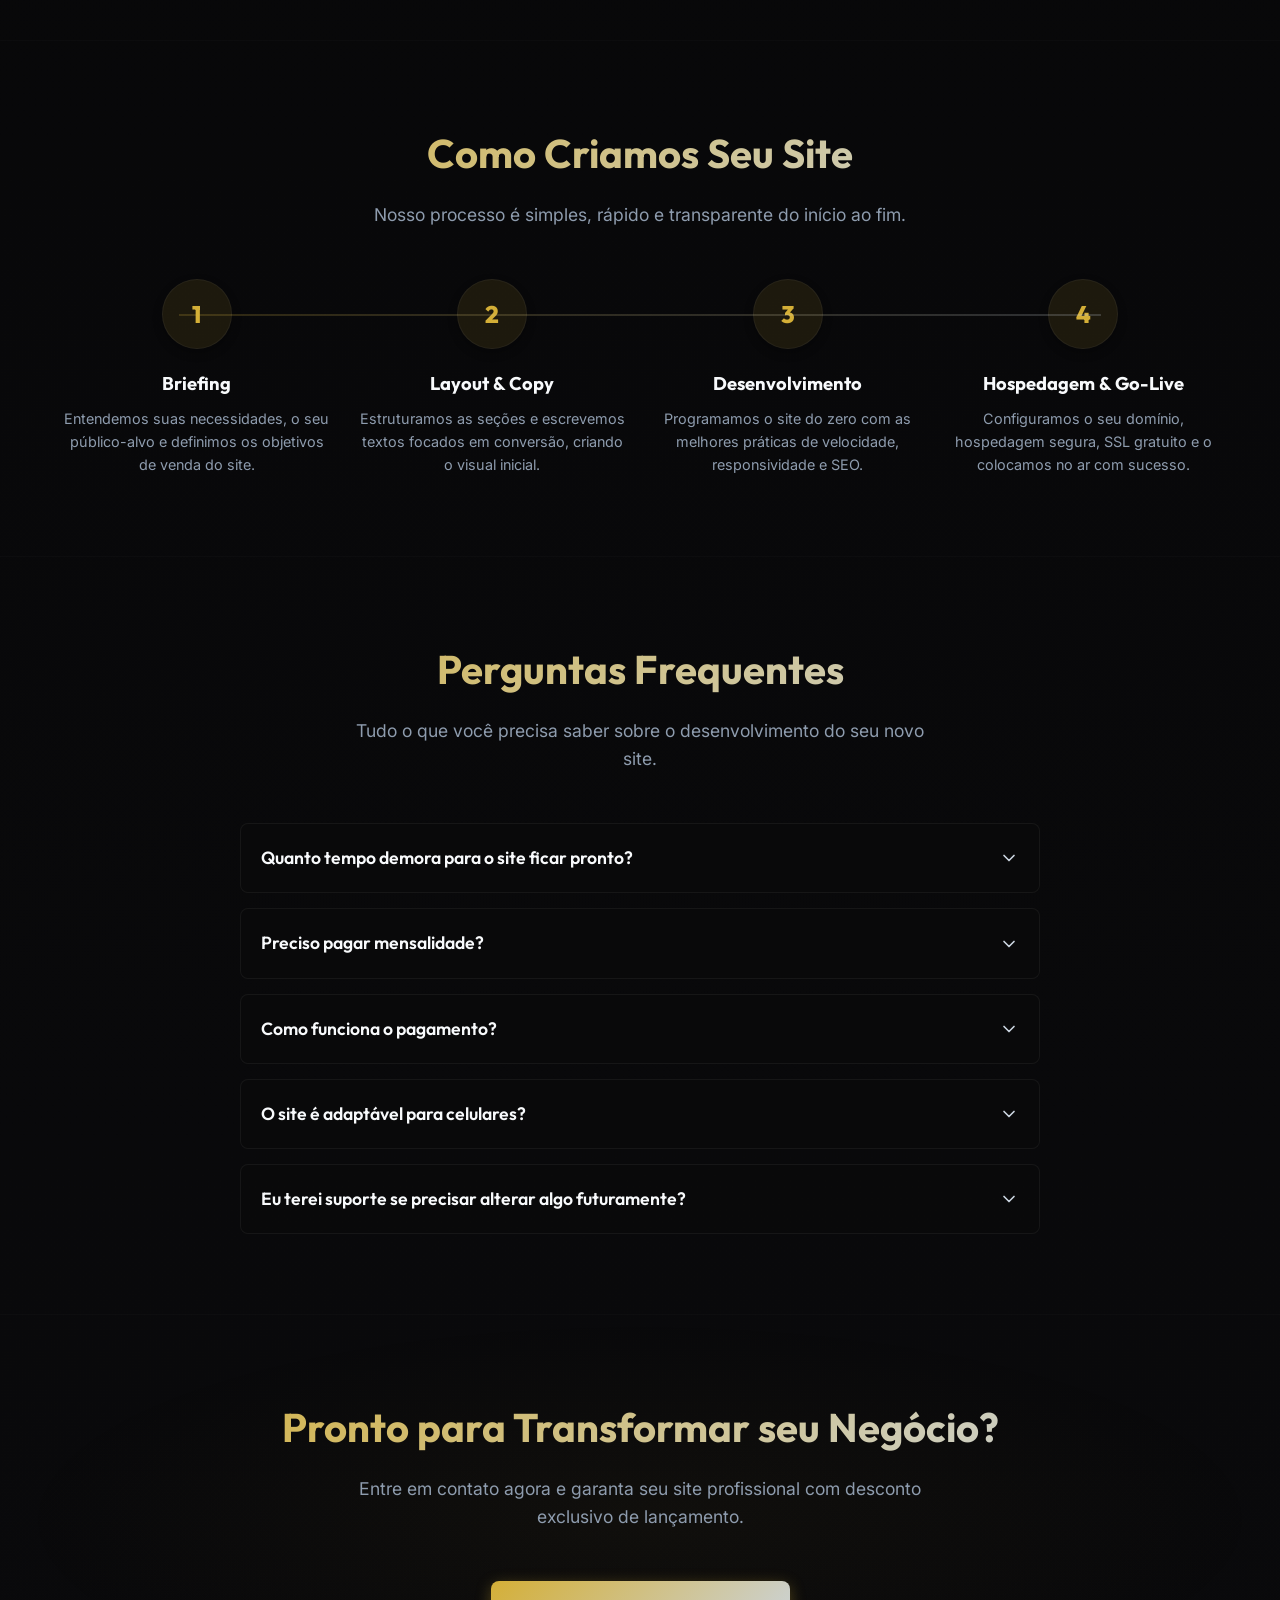
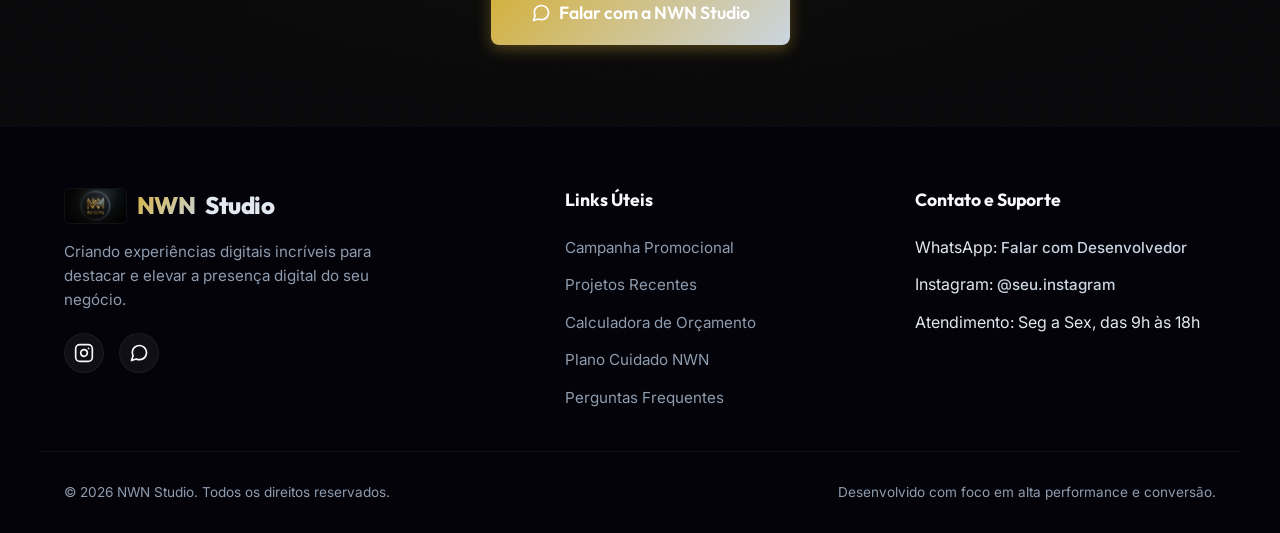
==== commit 2b065238: "Add New Flow to portfolio showcase (replaces Clinica Vita placeholder)" ====
--- a/index.html
+++ b/index.html
@@ -130,9 +130,9 @@
                             <h4>Isabela Balbo</h4>
                             <span>Advocacia & Consultoria</span>
                         </button>
-                        <button class="showcase-tab" data-project="vita">
-                            <h4>Clínica Vita</h4>
-                            <span>Saúde & Agendamento</span>
+                        <button class="showcase-tab" data-project="newflow">
+                            <h4>New Flow</h4>
+                            <span>ERP SaaS & Sistema de Gestão</span>
                         </button>
                     </div>
 
@@ -193,21 +193,31 @@
                         </a>
                     </div>
 
-                    <div class="project-details hidden" id="details-vita">
+                    <div class="project-details hidden" id="details-newflow">
                         <p class="project-desc">
-                            Landing page médica elegante desenvolvida para captação de consultas particulares. Traz design focado na credibilidade profissional, formulário de triagem, galeria institucional e integração com o Google Agenda / Calendly para autoagendamento.
+                            Landing page moderna de alta conversão desenvolvida para o sistema ERP SaaS New Flow. Apresenta recursos do sistema, módulos de gestão fiscal/PDV, planos de assinatura e design elegante com fundo fluido escuro e vídeo integrado.
                         </p>
                         <div class="portfolio-tags">
-                            <span class="portfolio-tag">SEO Google Pro</span>
-                            <span class="portfolio-tag">Agendamento API</span>
+                            <span class="portfolio-tag">HTML5 / CSS3</span>
+                            <span class="portfolio-tag">JavaScript Interativo</span>
                             <span class="portfolio-tag">Design Responsivo</span>
-                            <span class="portfolio-tag">Google Maps API</span>
-                        </div>
-                        <p class="static-mockup-note" style="color: var(--text-neon); font-size: 0.85rem; margin-top: 15px; font-weight: 500;">
-                            ℹ️ Este layout está sob contrato de design.
-                        </p>
-                        <a href="#" class="btn btn-secondary btn-whatsapp-direct" style="margin-top: 10px; width: 100%;">
-                            Perguntar Sobre Este Layout
+                            <span class="portfolio-tag">Otimização SEO</span>
+                        </div>
+                        <div class="device-toggles" id="newflow-device-toggles">
+                            <button class="btn btn-secondary btn-device active" data-device="desktop">
+                                Desktop
+                            </button>
+                            <button class="btn btn-secondary btn-device" data-device="mobile">
+                                Celular
+                            </button>
+                        </div>
+                        <a href="https://sitenewflow.vercel.app/" target="_blank" class="btn btn-secondary" style="margin-top: 15px; width: 100%;">
+                            Abrir em Nova Aba
+                            <svg width="16" height="16" viewBox="0 0 24 24" fill="none" stroke="currentColor" stroke-width="2" stroke-linecap="round" stroke-linejoin="round">
+                                <path d="M18 13v6a2 2 0 0 1-2 2H5a2 2 0 0 1-2-2V8a2 2 0 0 1 2-2h6"></path>
+                                <polyline points="15 3 21 3 21 9"></polyline>
+                                <line x1="10" y1="14" x2="21" y2="3"></line>
+                            </svg>
                         </a>
                     </div>
                 </div>
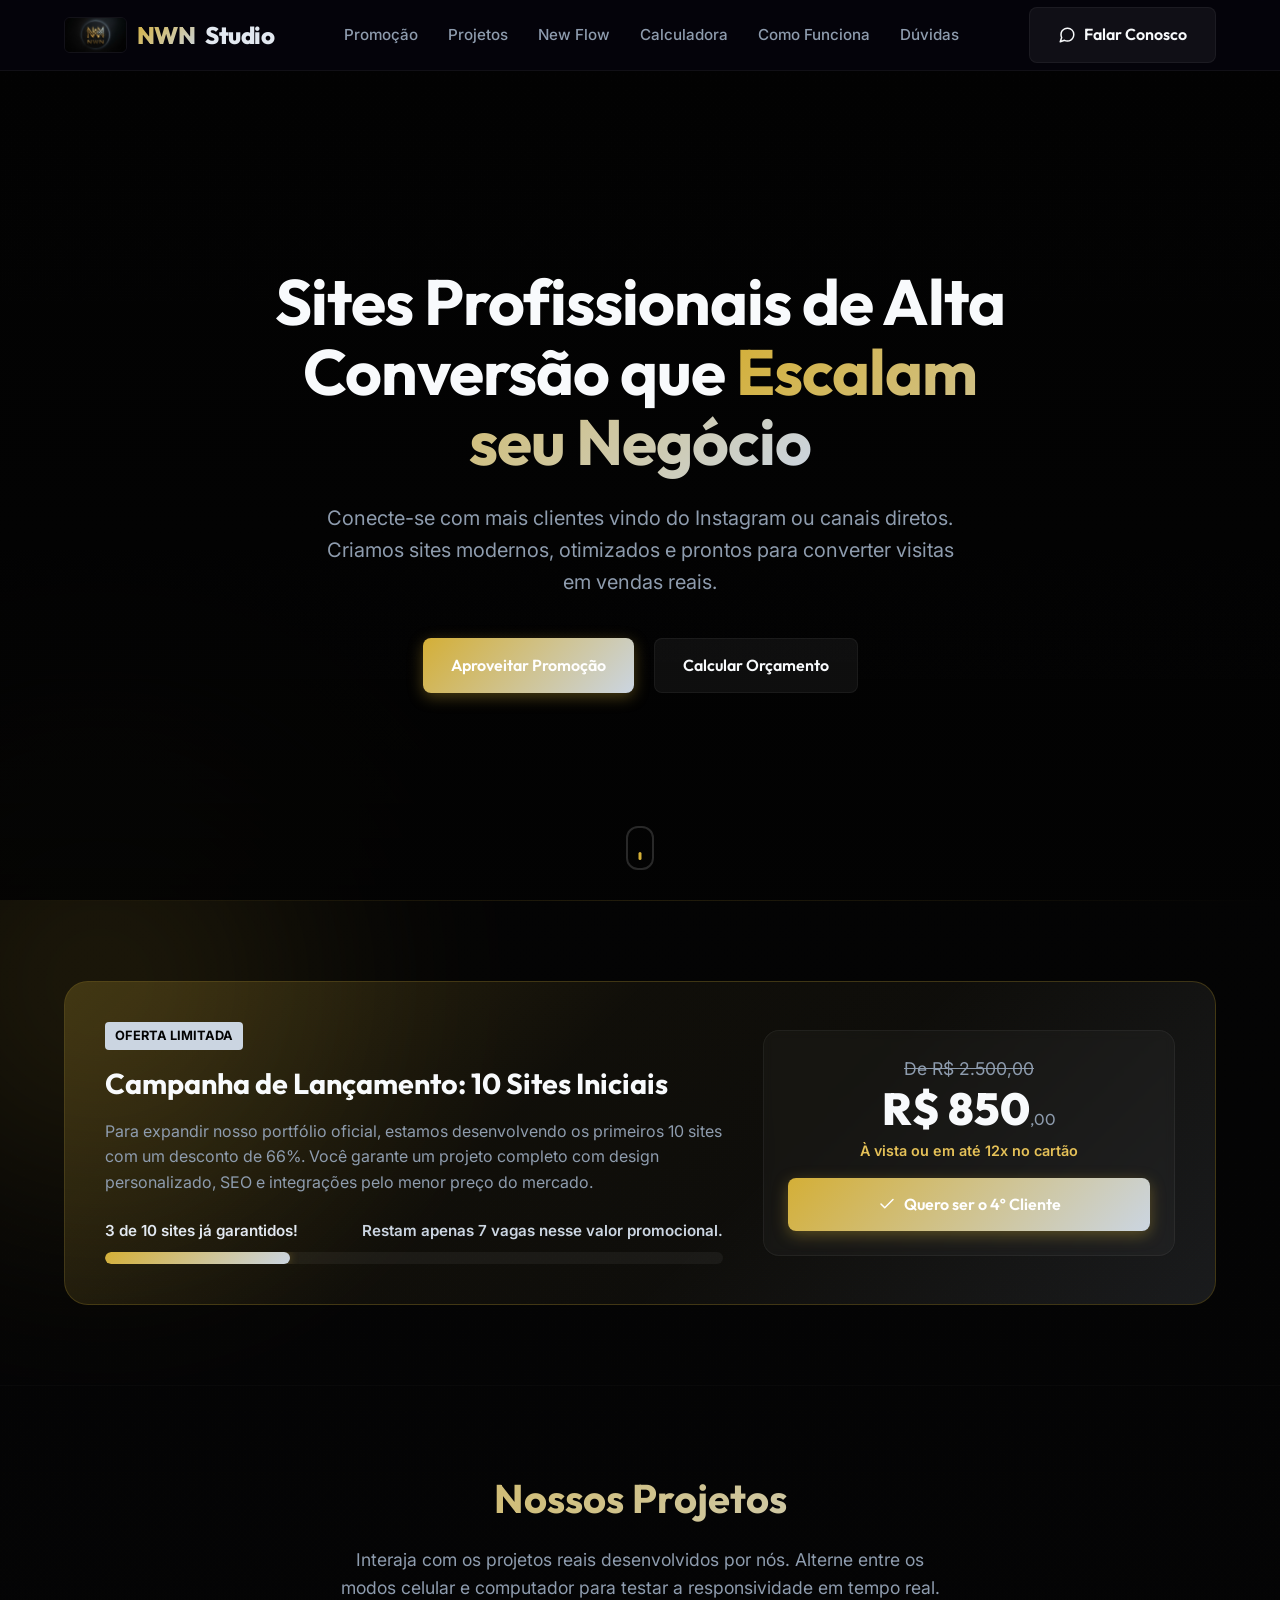
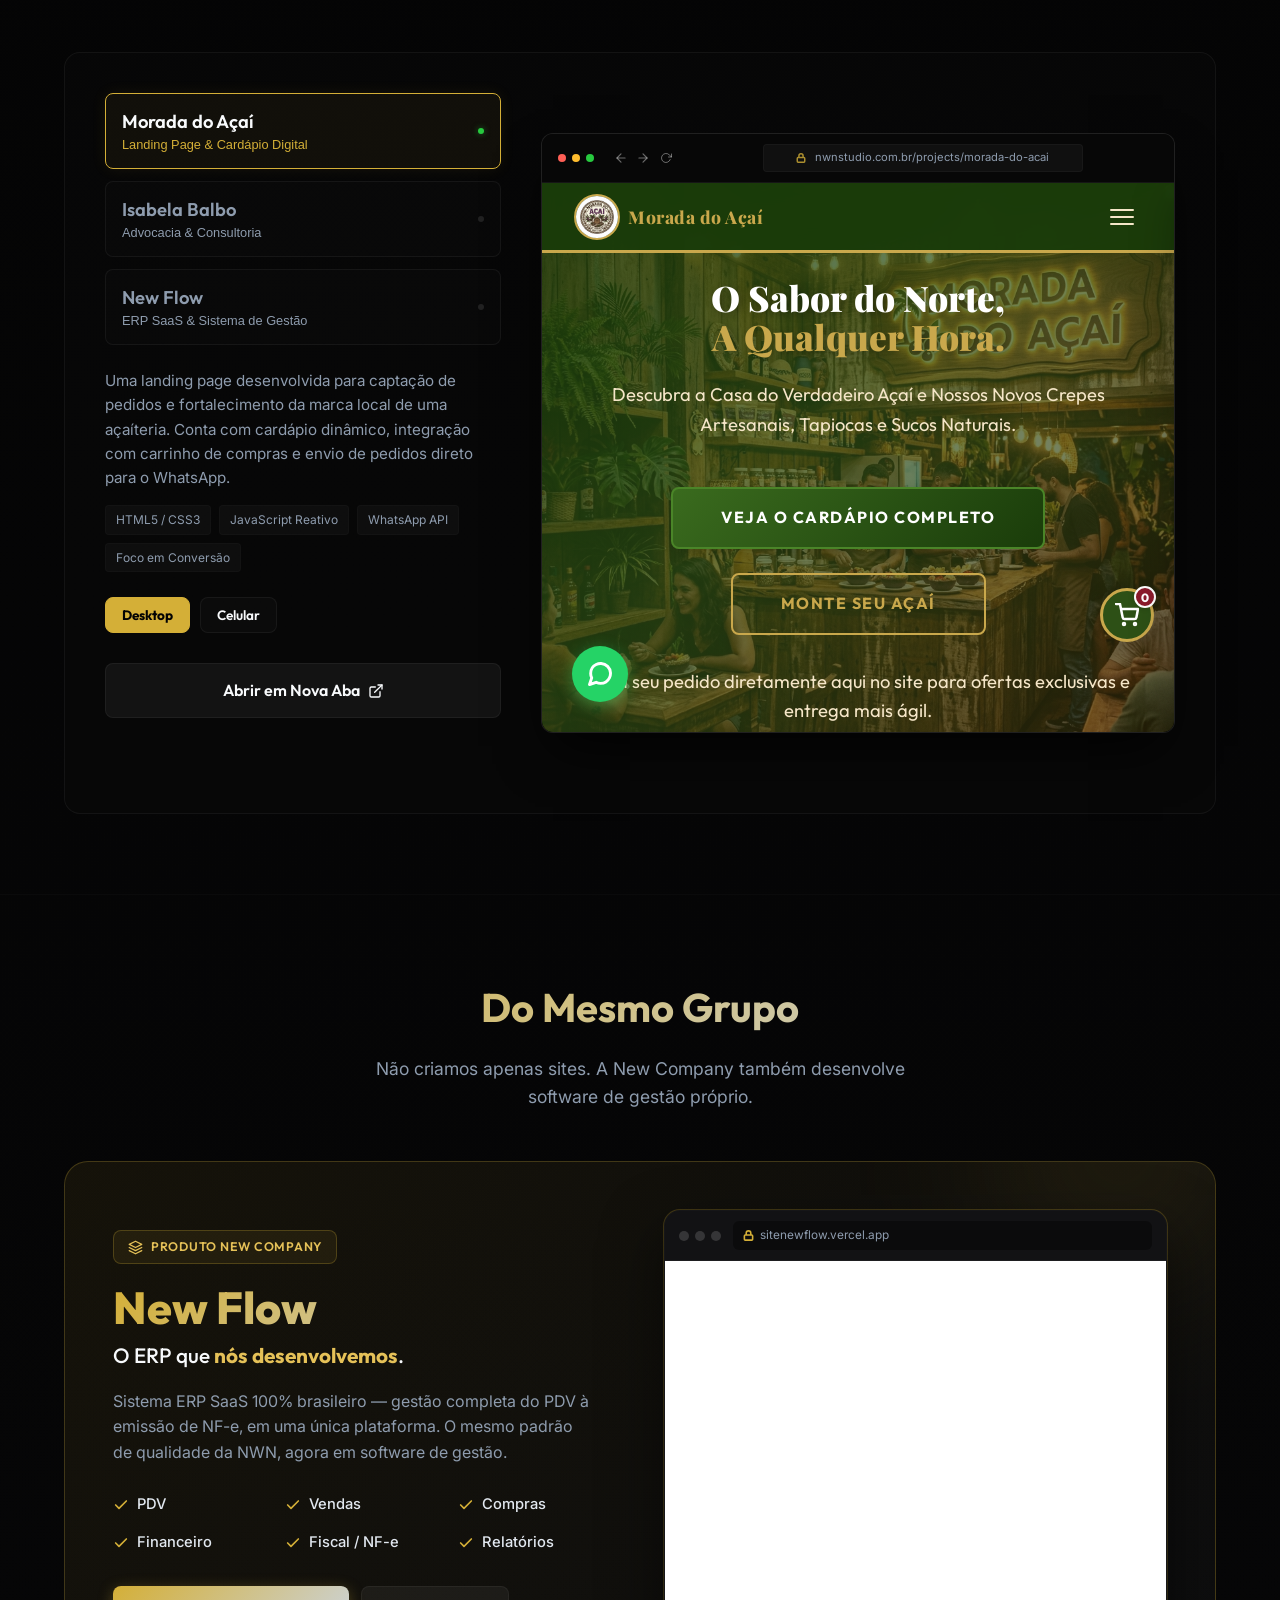
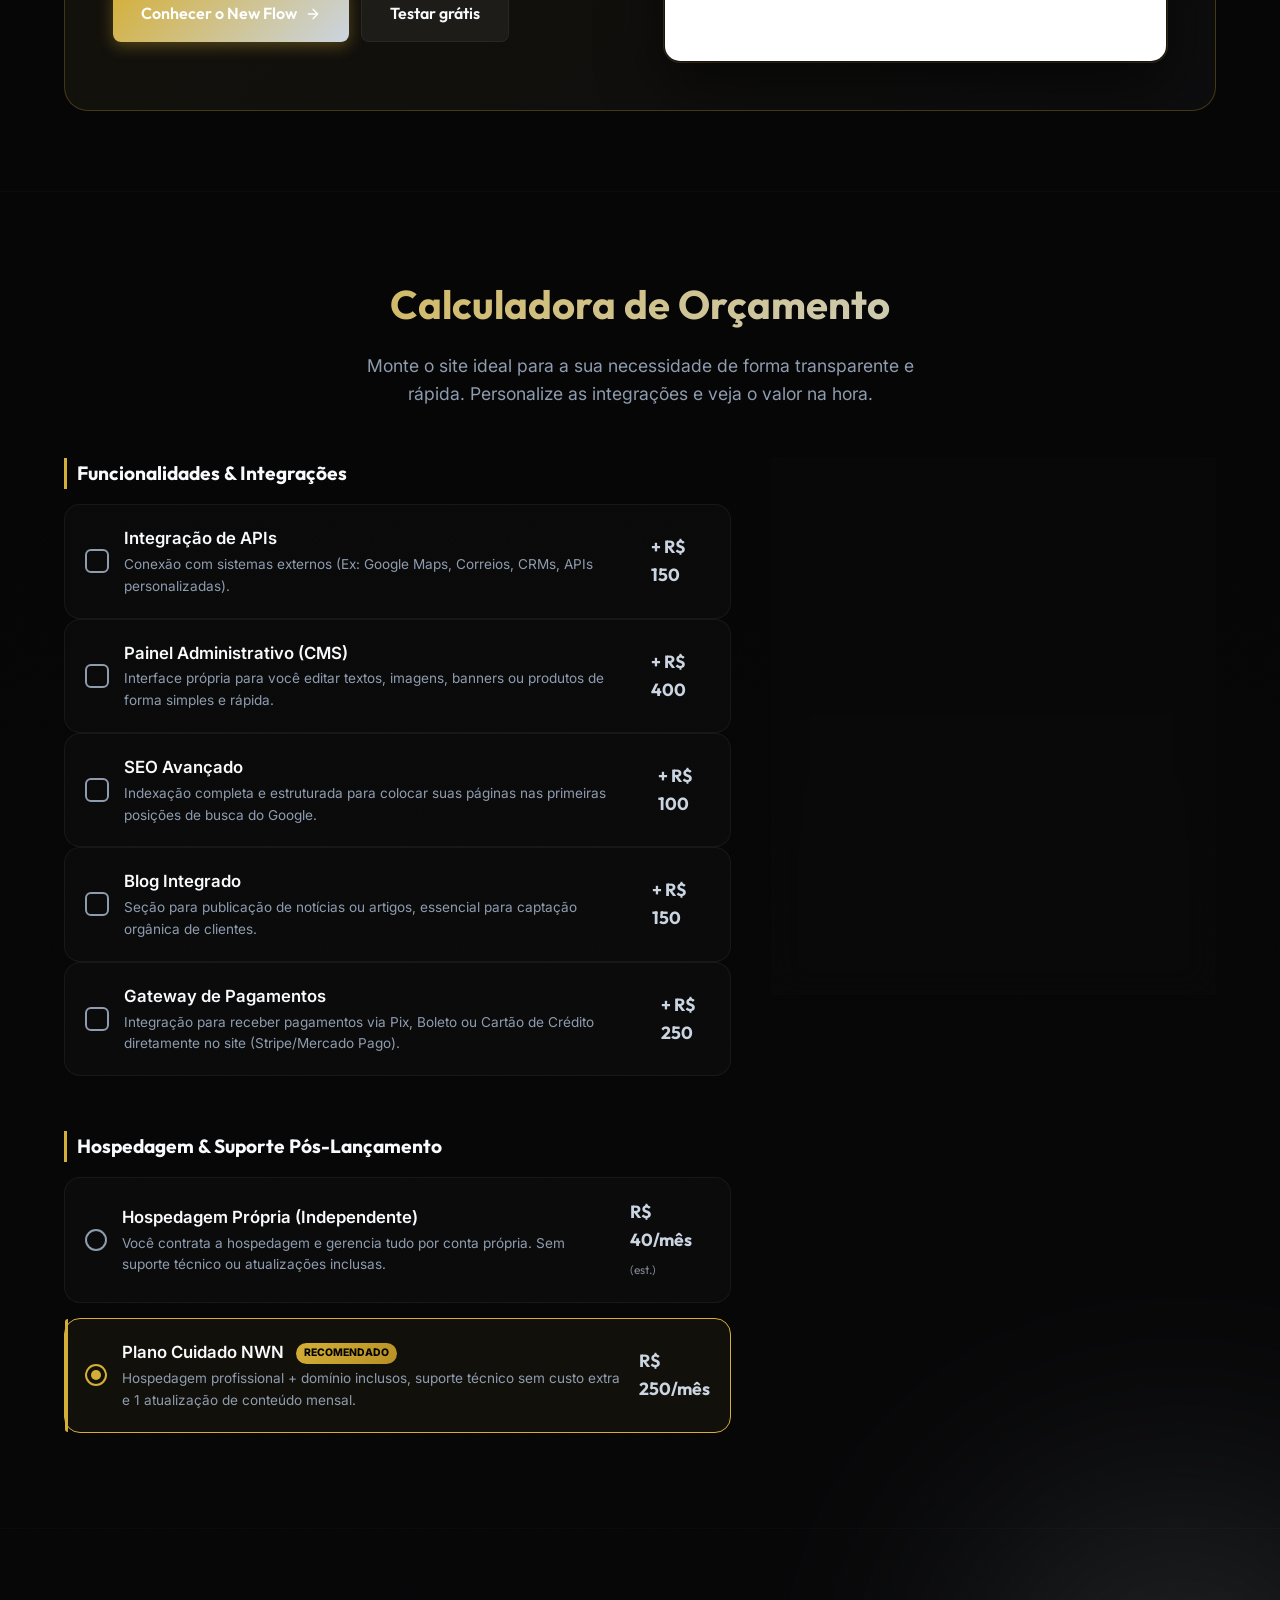
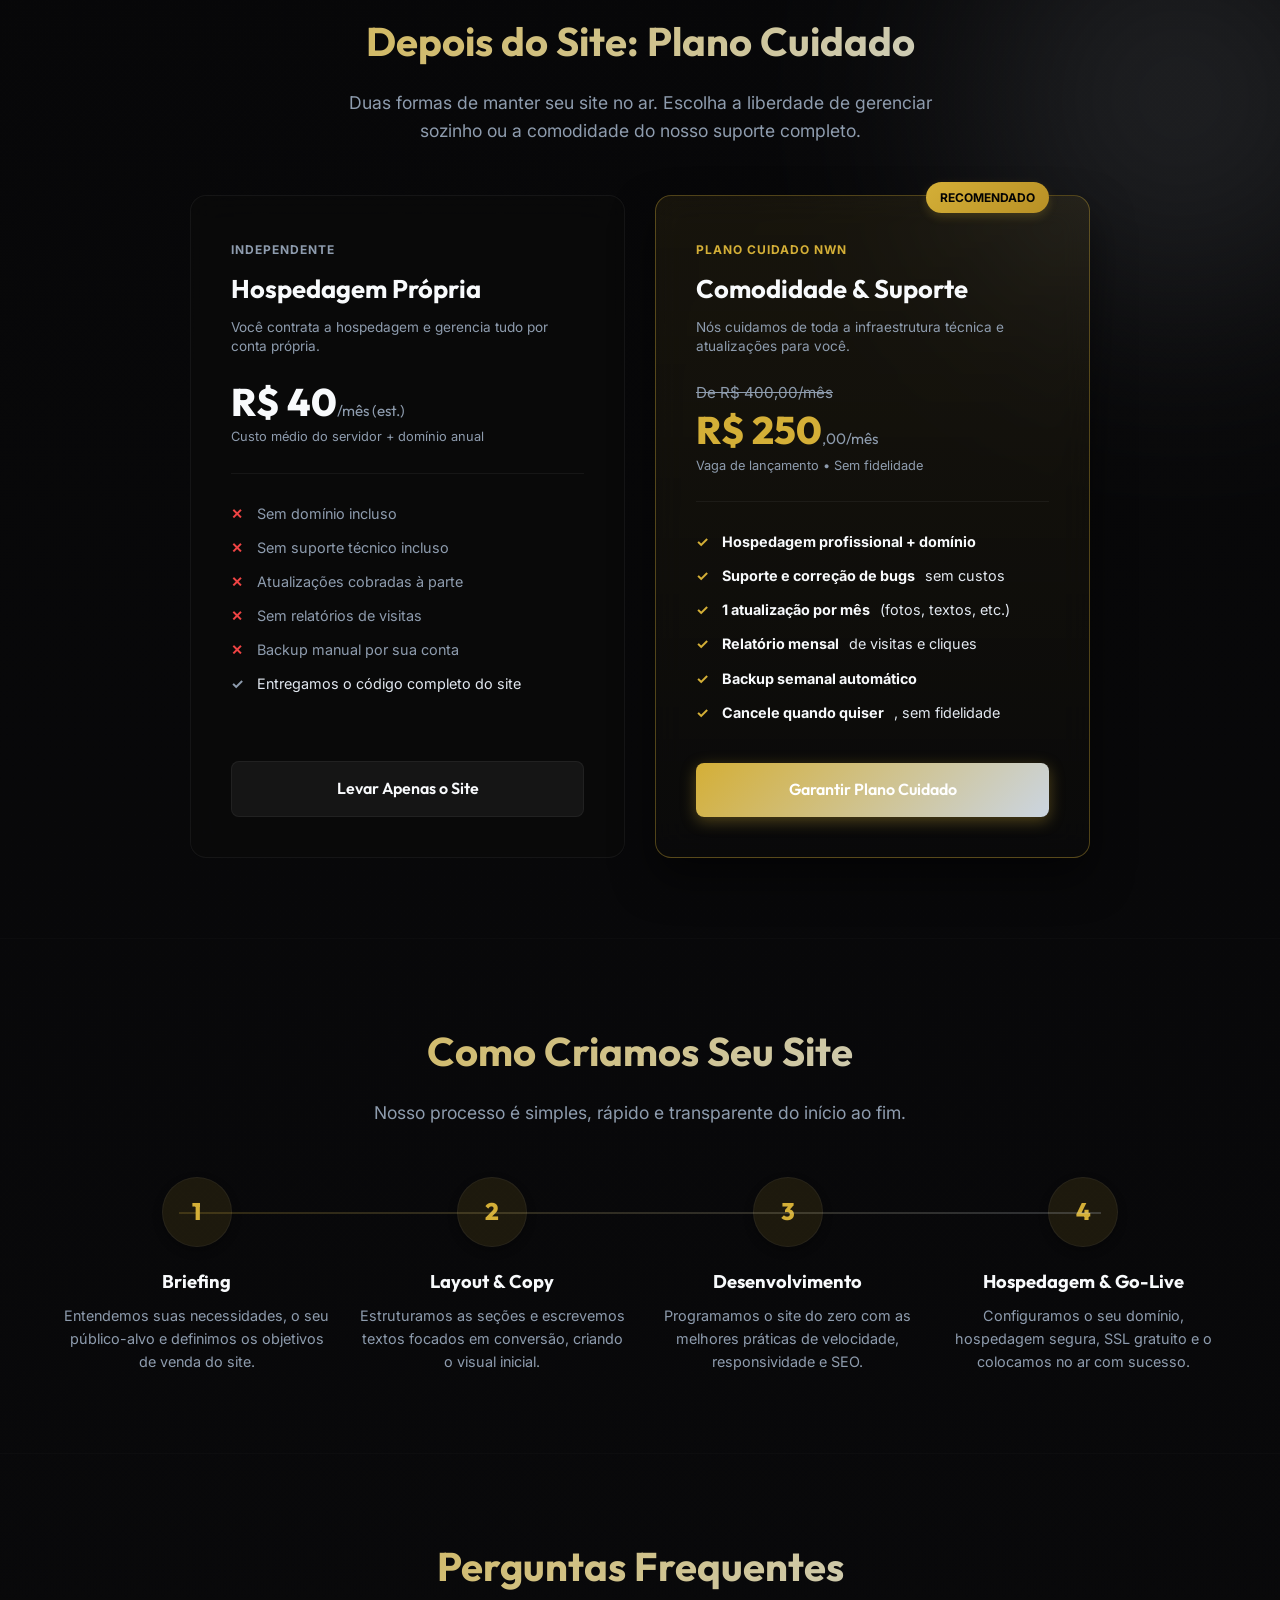
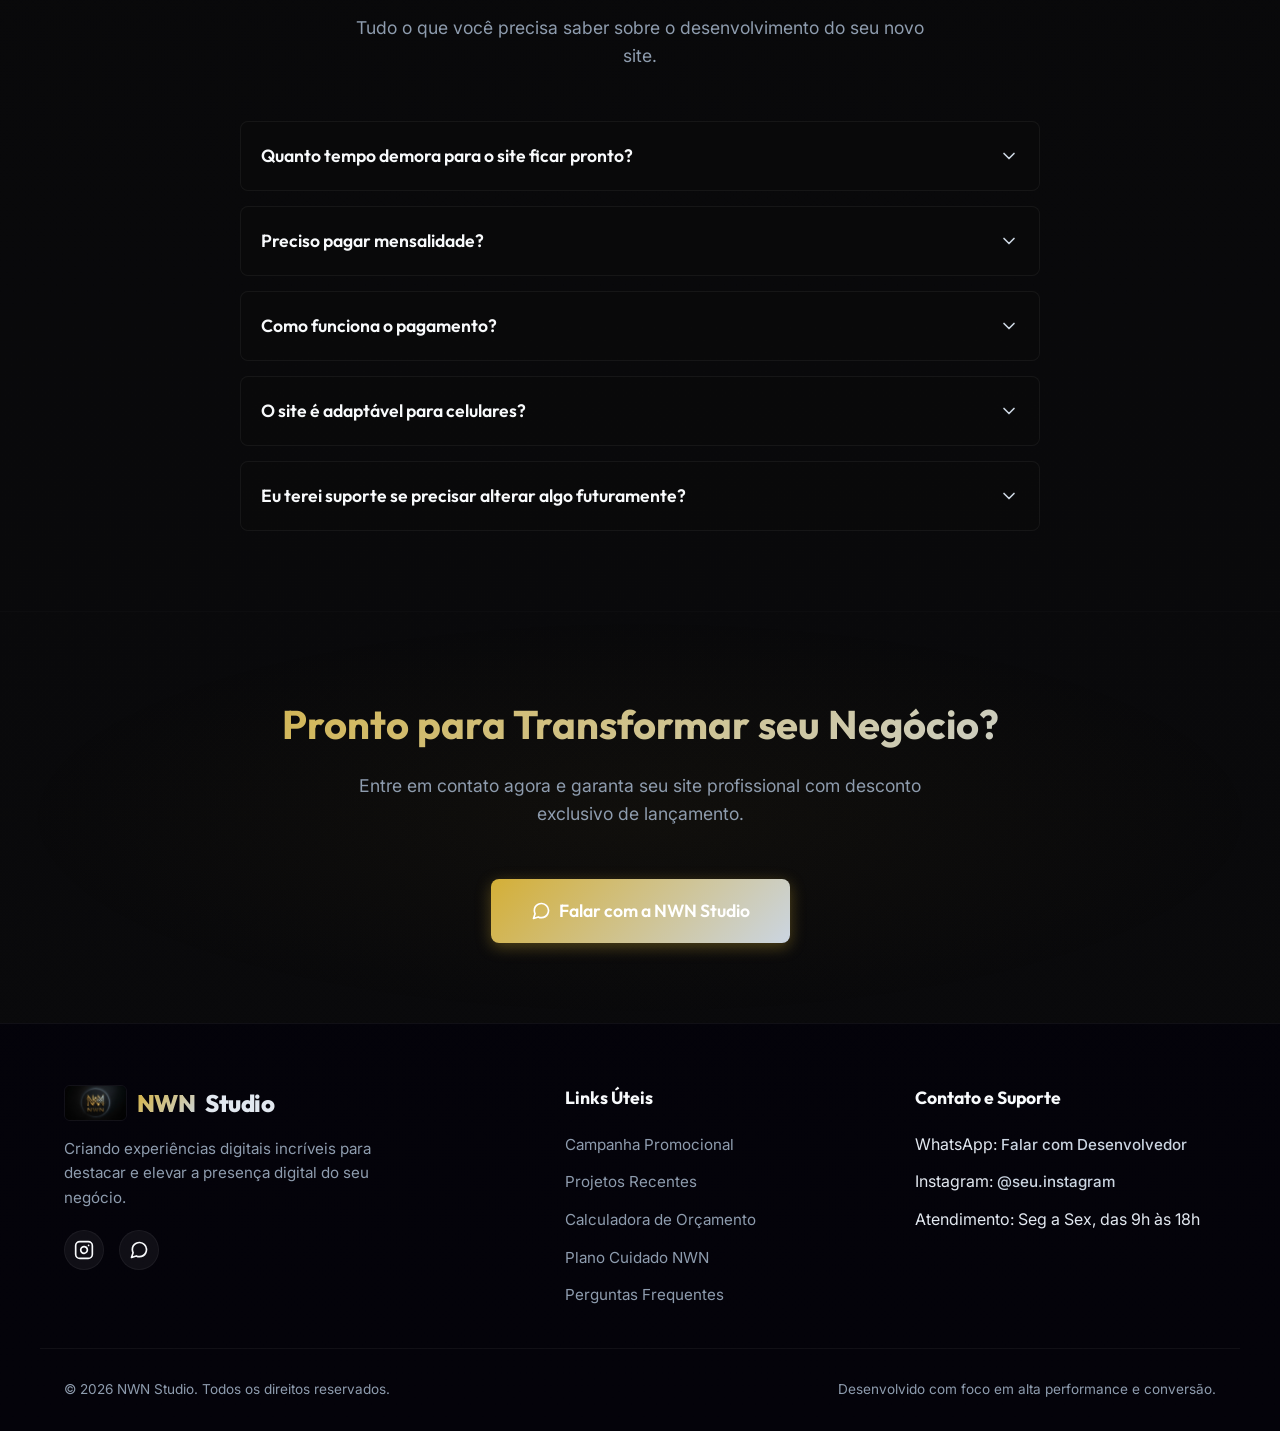
==== commit d7fb33c4: "Add dedicated New Flow section (New Company sibling product)" ====
--- a/index.html
+++ b/index.html
@@ -33,6 +33,7 @@
             <ul class="nav-links">
                 <li><a href="#promo">Promoção</a></li>
                 <li><a href="#portfolio">Projetos</a></li>
+                <li><a href="#newflow">New Flow</a></li>
                 <li><a href="#calculadora">Calculadora</a></li>
                 <li><a href="#processo">Como Funciona</a></li>
                 <li><a href="#faq">Dúvidas</a></li>
@@ -271,6 +272,62 @@
         </div>
     </section>
 
+    <!-- NEW FLOW — PRODUTO IRMÃO (NEW COMPANY) -->
+    <section id="newflow" class="section">
+        <div class="container">
+            <h2 class="section-title">Do Mesmo Grupo</h2>
+            <p class="section-subtitle">Não criamos apenas sites. A New Company também desenvolve software de gestão próprio.</p>
+
+            <div class="newflow-box">
+                <div class="newflow-grid">
+                    <div class="newflow-info">
+                        <div class="newflow-badge">
+                            <svg viewBox="0 0 24 24" fill="none" stroke="currentColor" stroke-width="2" stroke-linecap="round" stroke-linejoin="round">
+                                <path d="M12 2 2 7l10 5 10-5-10-5z"></path><path d="m2 17 10 5 10-5"></path><path d="m2 12 10 5 10-5"></path>
+                            </svg>
+                            Produto New Company
+                        </div>
+                        <h3 class="newflow-title">New Flow</h3>
+                        <p class="newflow-tagline">O ERP que <strong>nós desenvolvemos</strong>.</p>
+                        <p class="newflow-desc">
+                            Sistema ERP SaaS 100% brasileiro — gestão completa do PDV à emissão de NF-e, em uma única plataforma. O mesmo padrão de qualidade da NWN, agora em software de gestão.
+                        </p>
+                        <div class="newflow-modules">
+                            <span><svg viewBox="0 0 24 24" fill="none" stroke="currentColor" stroke-width="2.5" stroke-linecap="round" stroke-linejoin="round"><polyline points="20 6 9 17 4 12"></polyline></svg> PDV</span>
+                            <span><svg viewBox="0 0 24 24" fill="none" stroke="currentColor" stroke-width="2.5" stroke-linecap="round" stroke-linejoin="round"><polyline points="20 6 9 17 4 12"></polyline></svg> Vendas</span>
+                            <span><svg viewBox="0 0 24 24" fill="none" stroke="currentColor" stroke-width="2.5" stroke-linecap="round" stroke-linejoin="round"><polyline points="20 6 9 17 4 12"></polyline></svg> Compras</span>
+                            <span><svg viewBox="0 0 24 24" fill="none" stroke="currentColor" stroke-width="2.5" stroke-linecap="round" stroke-linejoin="round"><polyline points="20 6 9 17 4 12"></polyline></svg> Financeiro</span>
+                            <span><svg viewBox="0 0 24 24" fill="none" stroke="currentColor" stroke-width="2.5" stroke-linecap="round" stroke-linejoin="round"><polyline points="20 6 9 17 4 12"></polyline></svg> Fiscal / NF-e</span>
+                            <span><svg viewBox="0 0 24 24" fill="none" stroke="currentColor" stroke-width="2.5" stroke-linecap="round" stroke-linejoin="round"><polyline points="20 6 9 17 4 12"></polyline></svg> Relatórios</span>
+                        </div>
+                        <div class="newflow-actions">
+                            <a href="https://sitenewflow.vercel.app/" target="_blank" rel="noopener noreferrer" class="btn btn-primary">
+                                Conhecer o New Flow
+                                <svg width="16" height="16" viewBox="0 0 24 24" fill="none" stroke="currentColor" stroke-width="2" stroke-linecap="round" stroke-linejoin="round"><path d="M5 12h14M12 5l7 7-7 7"></path></svg>
+                            </a>
+                            <a href="https://newflow.newcompanysys.com/" target="_blank" rel="noopener noreferrer" class="btn btn-secondary">Testar grátis</a>
+                        </div>
+                    </div>
+
+                    <div class="newflow-preview">
+                        <div class="newflow-mock">
+                            <div class="newflow-mock-header">
+                                <div class="newflow-mock-dots"><span></span><span></span><span></span></div>
+                                <div class="newflow-mock-url">
+                                    <svg viewBox="0 0 24 24" fill="none" stroke="var(--primary)" stroke-width="3.5"><rect x="3" y="11" width="18" height="11" rx="2" ry="2"></rect><path d="M7 11V7a5 5 0 0 1 10 0v4"></path></svg>
+                                    sitenewflow.vercel.app
+                                </div>
+                            </div>
+                            <div class="newflow-mock-viewport">
+                                <iframe src="https://sitenewflow.vercel.app/" loading="lazy" title="Preview do New Flow"></iframe>
+                            </div>
+                        </div>
+                    </div>
+                </div>
+            </div>
+        </div>
+    </section>
+
     <!-- INTERACTIVE CALCULATOR SECTION -->
     <section id="calculadora" class="section">
         <div class="container">
--- a/index.css
+++ b/index.css
@@ -1520,6 +1520,157 @@
     border-top: 1px solid rgba(255, 255, 255, 0.02);
 }
 
+/* --- NEW FLOW — PRODUTO NEW COMPANY --- */
+.newflow-box {
+    background: linear-gradient(135deg, rgba(212, 175, 55, 0.08) 0%, rgba(203, 213, 225, 0.04) 100%);
+    border: 1px solid rgba(212, 175, 55, 0.25);
+    border-radius: var(--border-radius-lg);
+    padding: 48px;
+    position: relative;
+    overflow: hidden;
+}
+.newflow-box::before {
+    content: '';
+    position: absolute;
+    top: -40%;
+    right: -10%;
+    width: 420px;
+    height: 420px;
+    background: radial-gradient(circle, var(--primary-glow) 0%, transparent 70%);
+    filter: blur(70px);
+    opacity: 0.35;
+    pointer-events: none;
+}
+.newflow-grid {
+    display: grid;
+    grid-template-columns: 1fr 1fr;
+    gap: 48px;
+    align-items: center;
+    text-align: left;
+    position: relative;
+    z-index: 1;
+}
+.newflow-badge {
+    display: inline-flex;
+    align-items: center;
+    gap: 8px;
+    padding: 6px 14px;
+    border: 1px solid var(--border-color-glow);
+    border-radius: var(--border-radius-sm);
+    background: rgba(212, 175, 55, 0.08);
+    color: var(--text-neon);
+    font-family: var(--font-heading);
+    font-size: 0.78rem;
+    font-weight: 600;
+    letter-spacing: 0.06em;
+    text-transform: uppercase;
+    margin-bottom: 20px;
+}
+.newflow-badge svg { width: 15px; height: 15px; }
+.newflow-title {
+    font-family: var(--font-heading);
+    font-size: 2.8rem;
+    font-weight: 800;
+    line-height: 1.05;
+    background: var(--gradient-primary);
+    -webkit-background-clip: text;
+    -webkit-text-fill-color: transparent;
+    margin-bottom: 8px;
+}
+.newflow-tagline {
+    font-family: var(--font-heading);
+    font-size: 1.3rem;
+    font-weight: 500;
+    color: var(--text-white);
+    margin-bottom: 16px;
+}
+.newflow-tagline strong { color: var(--text-neon); font-weight: 700; }
+.newflow-desc {
+    color: var(--text-muted);
+    font-size: 1rem;
+    margin-bottom: 28px;
+    max-width: 480px;
+}
+.newflow-modules {
+    display: grid;
+    grid-template-columns: repeat(3, 1fr);
+    gap: 14px;
+    margin-bottom: 32px;
+}
+.newflow-modules span {
+    display: inline-flex;
+    align-items: center;
+    gap: 8px;
+    font-size: 0.92rem;
+    font-weight: 500;
+    color: var(--text-light);
+}
+.newflow-modules svg {
+    width: 16px;
+    height: 16px;
+    color: var(--primary);
+    flex-shrink: 0;
+}
+.newflow-actions { display: flex; gap: 12px; flex-wrap: wrap; }
+
+.newflow-mock {
+    border-radius: var(--border-radius-md);
+    overflow: hidden;
+    border: 1px solid var(--border-color);
+    box-shadow: 0 24px 60px rgba(0, 0, 0, 0.55), 0 0 0 1px var(--border-color-glow);
+    background: #0a0a0c;
+}
+.newflow-mock-header {
+    display: flex;
+    align-items: center;
+    gap: 12px;
+    padding: 10px 14px;
+    background: rgba(255, 255, 255, 0.03);
+    border-bottom: 1px solid var(--border-color);
+}
+.newflow-mock-dots { display: flex; gap: 6px; flex-shrink: 0; }
+.newflow-mock-dots span {
+    width: 10px;
+    height: 10px;
+    border-radius: 50%;
+    background: rgba(255, 255, 255, 0.15);
+}
+.newflow-mock-url {
+    display: flex;
+    align-items: center;
+    gap: 6px;
+    flex: 1;
+    background: rgba(0, 0, 0, 0.4);
+    border-radius: 6px;
+    padding: 5px 10px;
+    font-size: 0.74rem;
+    color: var(--text-muted);
+}
+.newflow-mock-url svg { width: 11px; height: 11px; flex-shrink: 0; }
+.newflow-mock-viewport {
+    height: 400px;
+    overflow: hidden;
+    background: #fff;
+}
+.newflow-mock-viewport iframe {
+    width: 100%;
+    height: 100%;
+    border: 0;
+    display: block;
+}
+
+@media (max-width: 900px) {
+    .newflow-grid { grid-template-columns: 1fr; gap: 36px; }
+    .newflow-box { padding: 32px 24px; }
+    .newflow-preview { order: -1; }
+    .newflow-mock-viewport { height: 300px; }
+}
+@media (max-width: 480px) {
+    .newflow-title { font-size: 2.2rem; }
+    .newflow-modules { grid-template-columns: repeat(2, 1fr); }
+    .newflow-actions .btn { width: 100%; }
+}
+
 /* Mobile menu overlay */
 @media (max-width: 768px) {
     .hamburger {
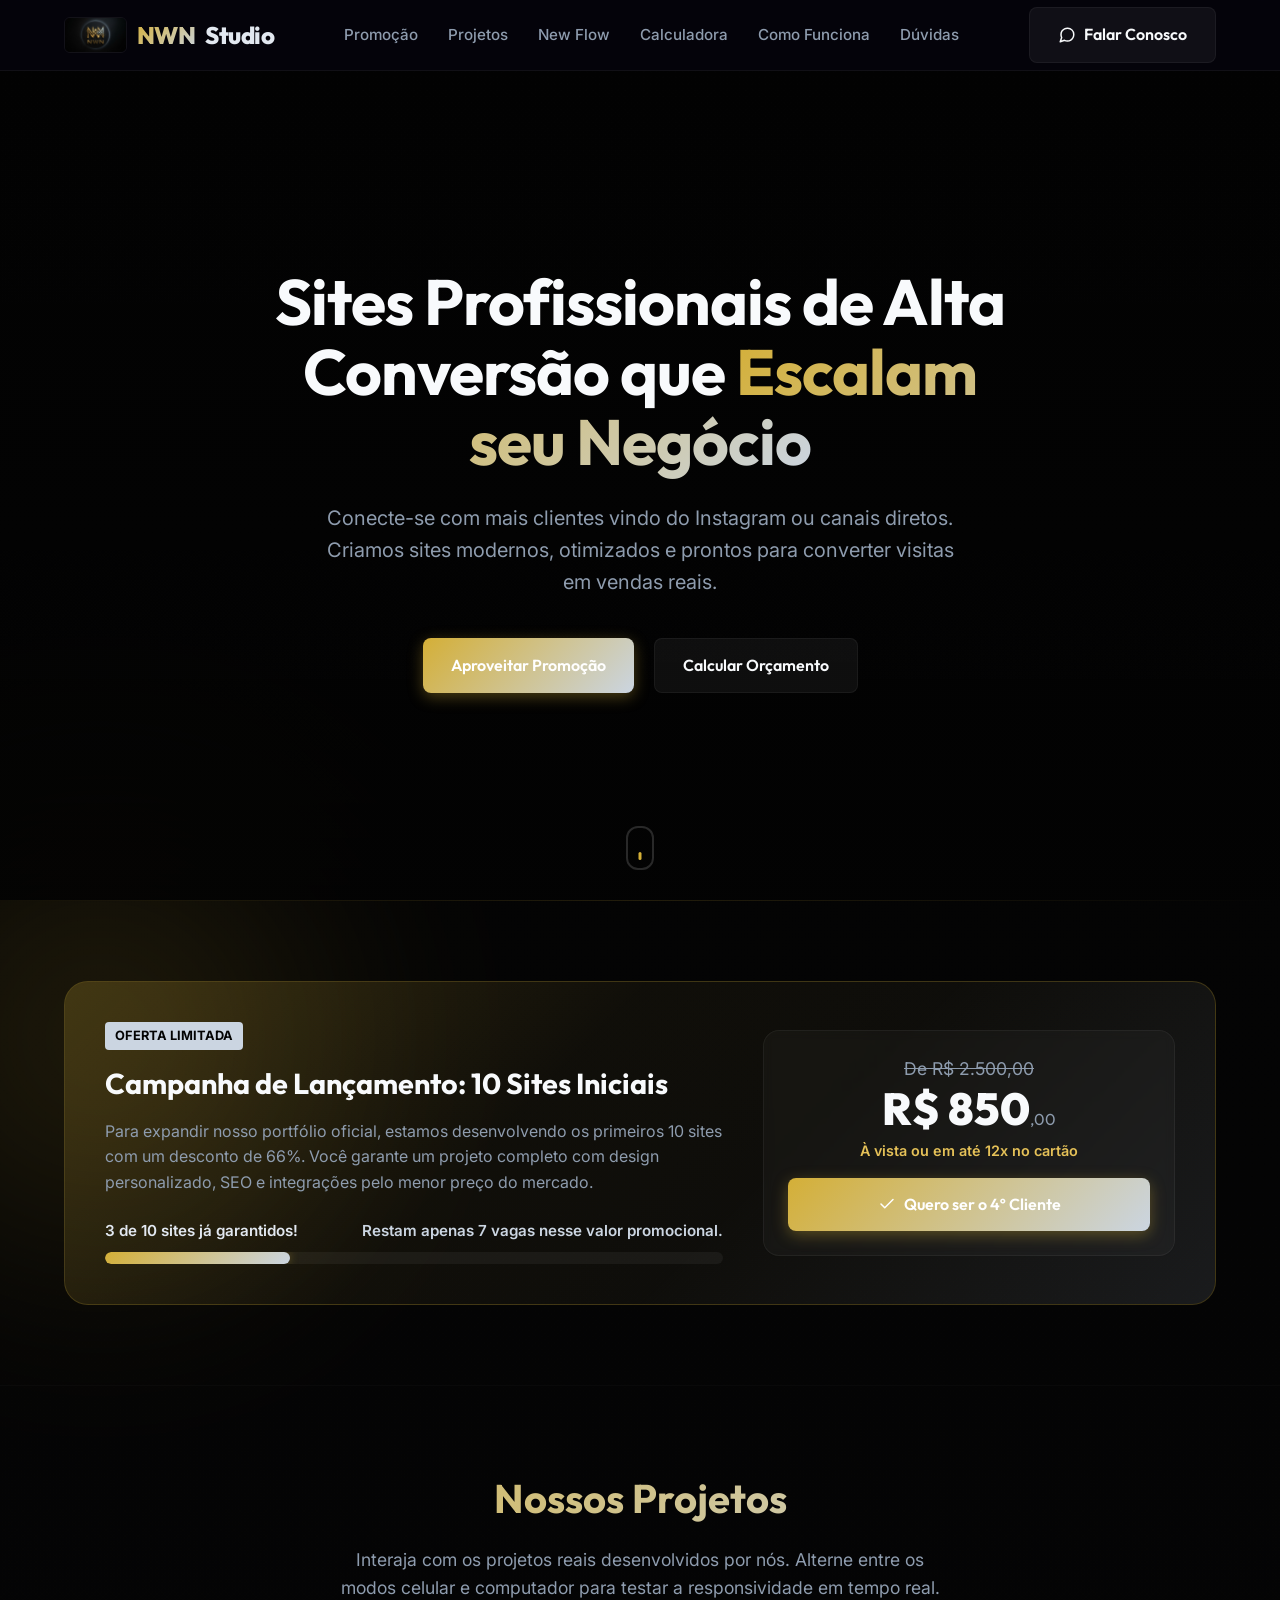
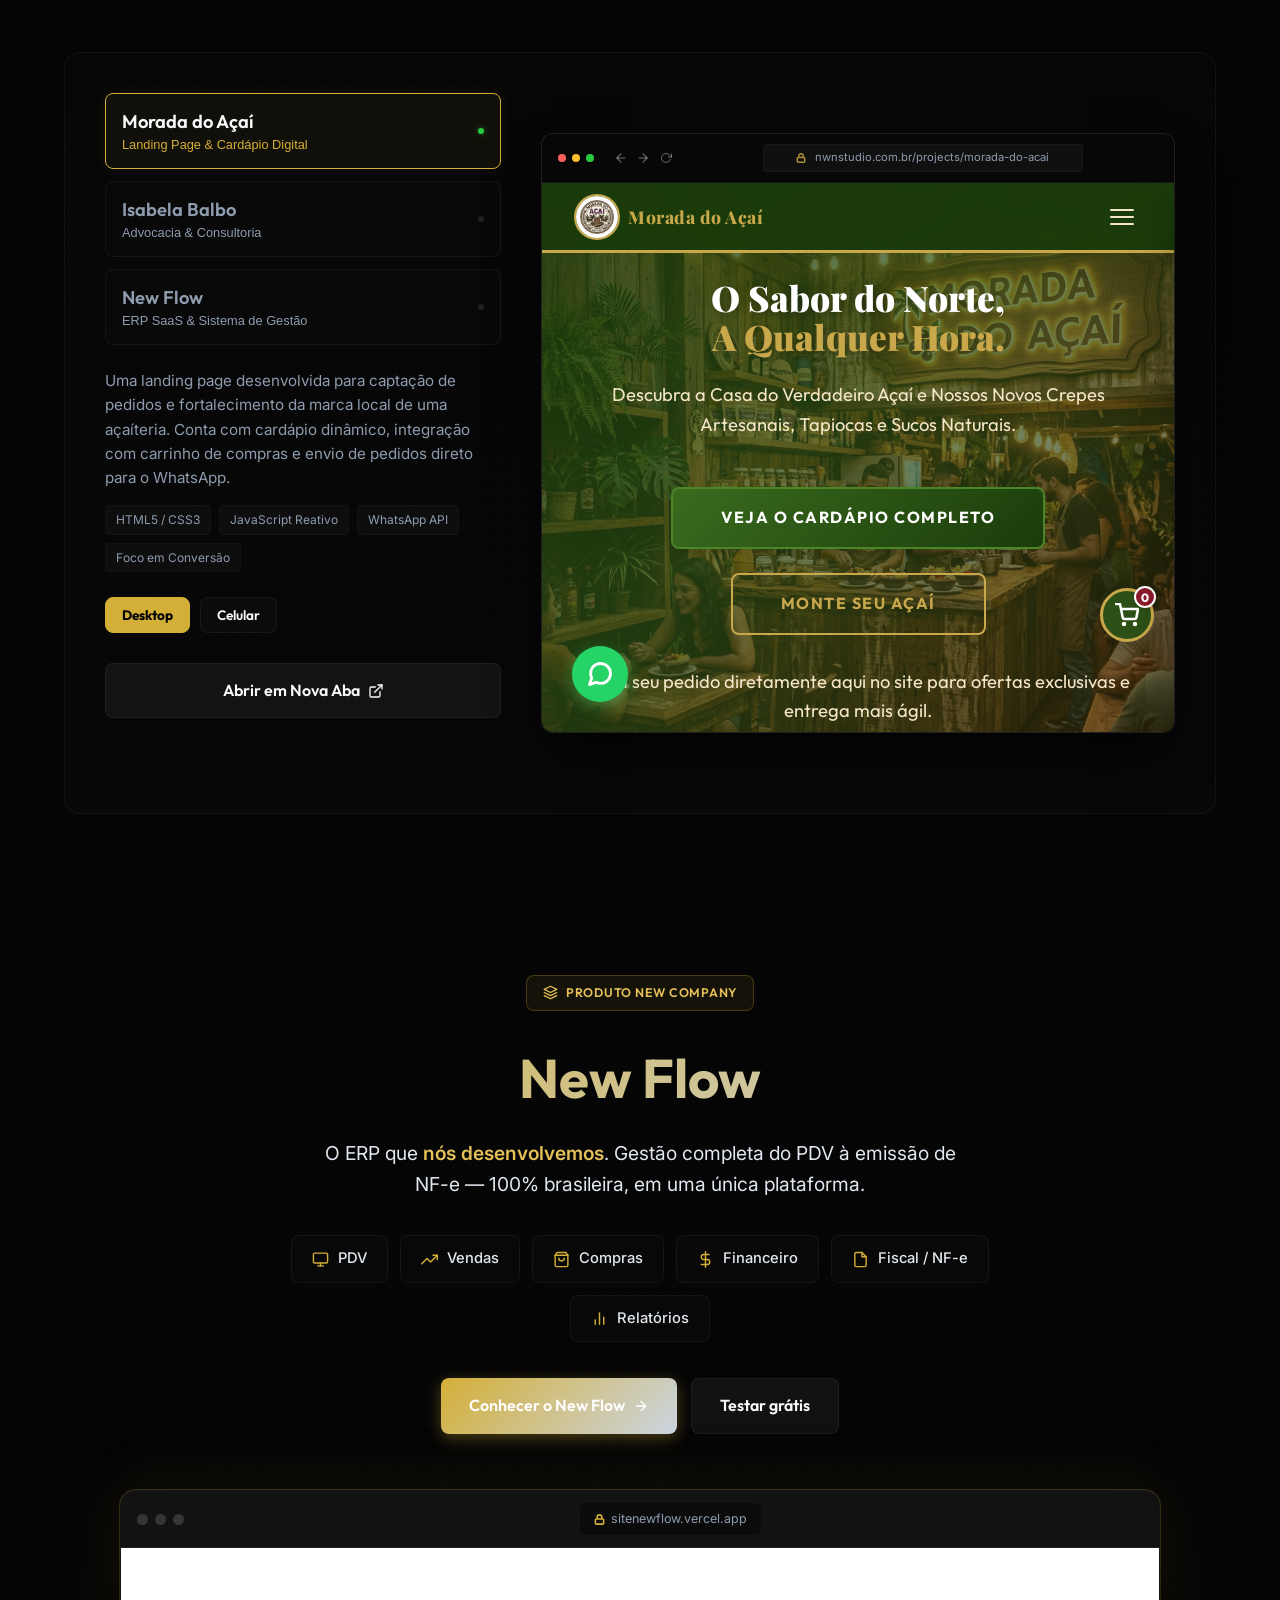
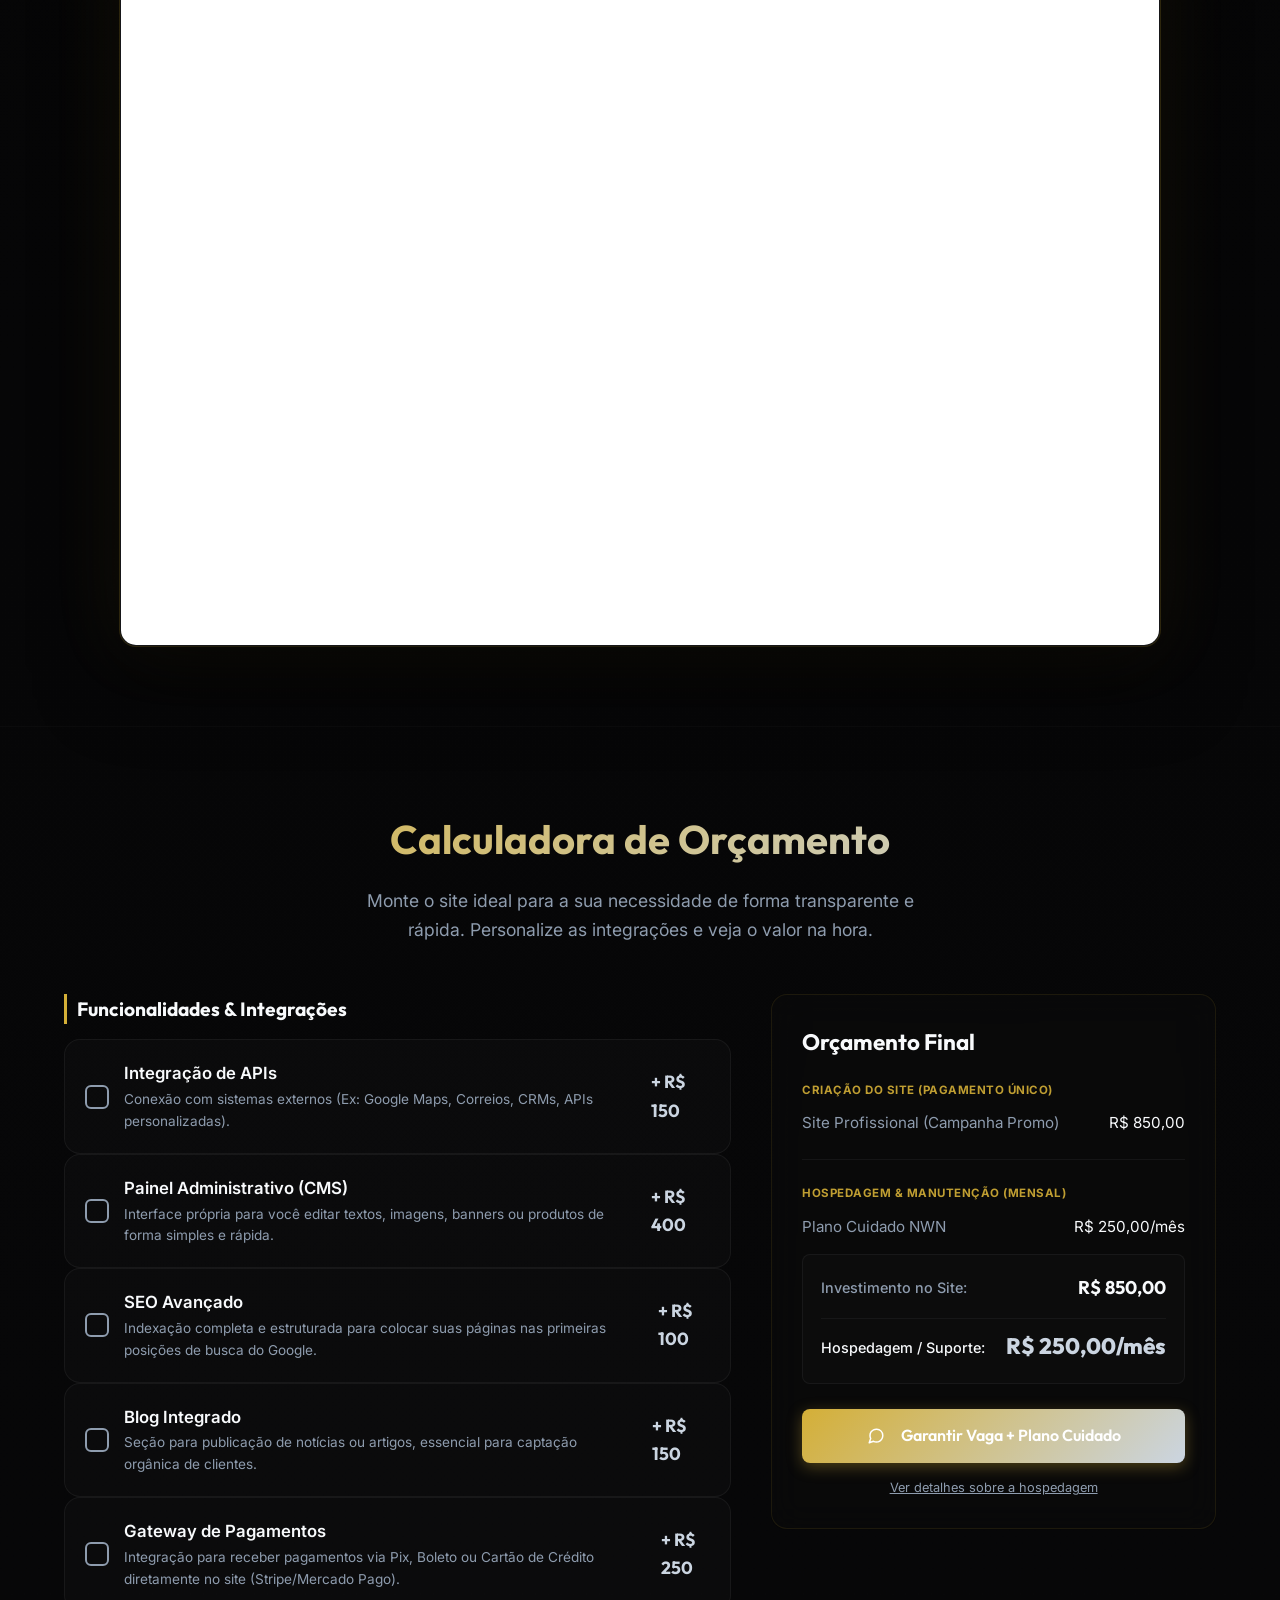
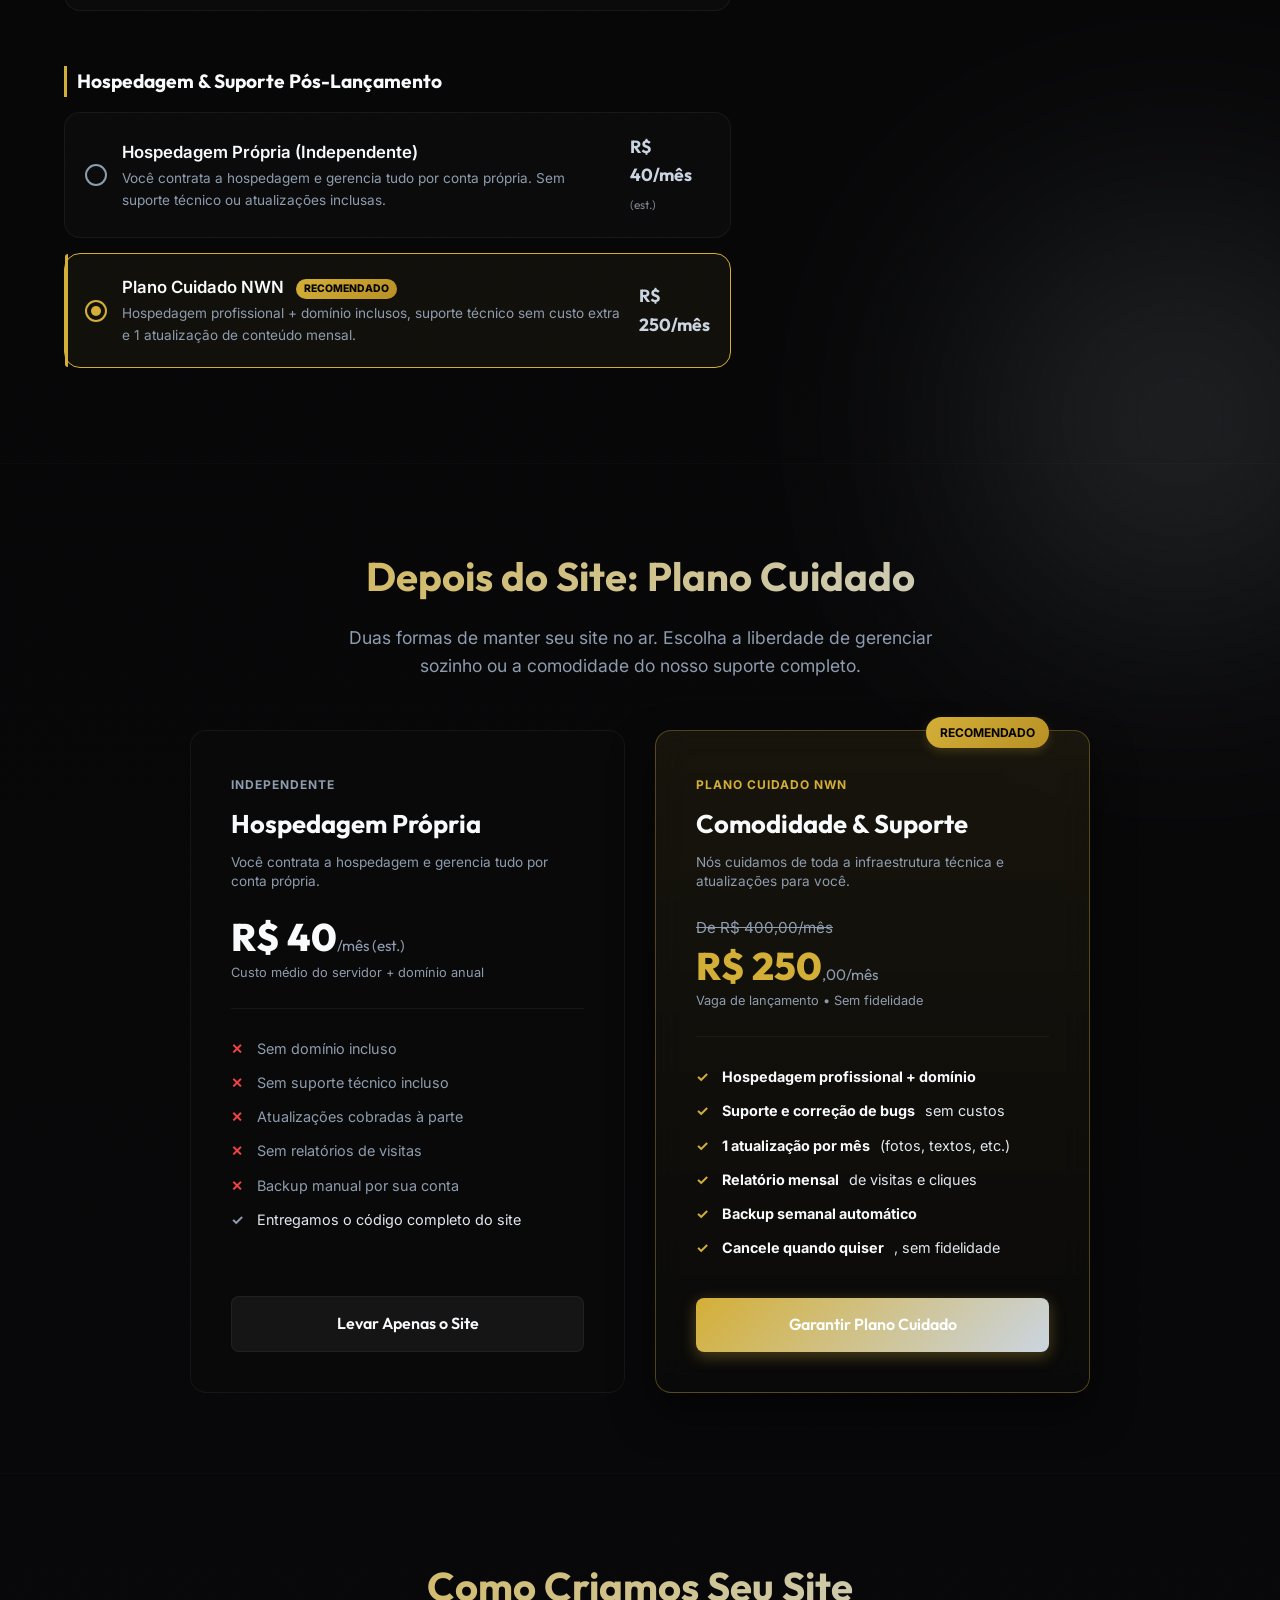
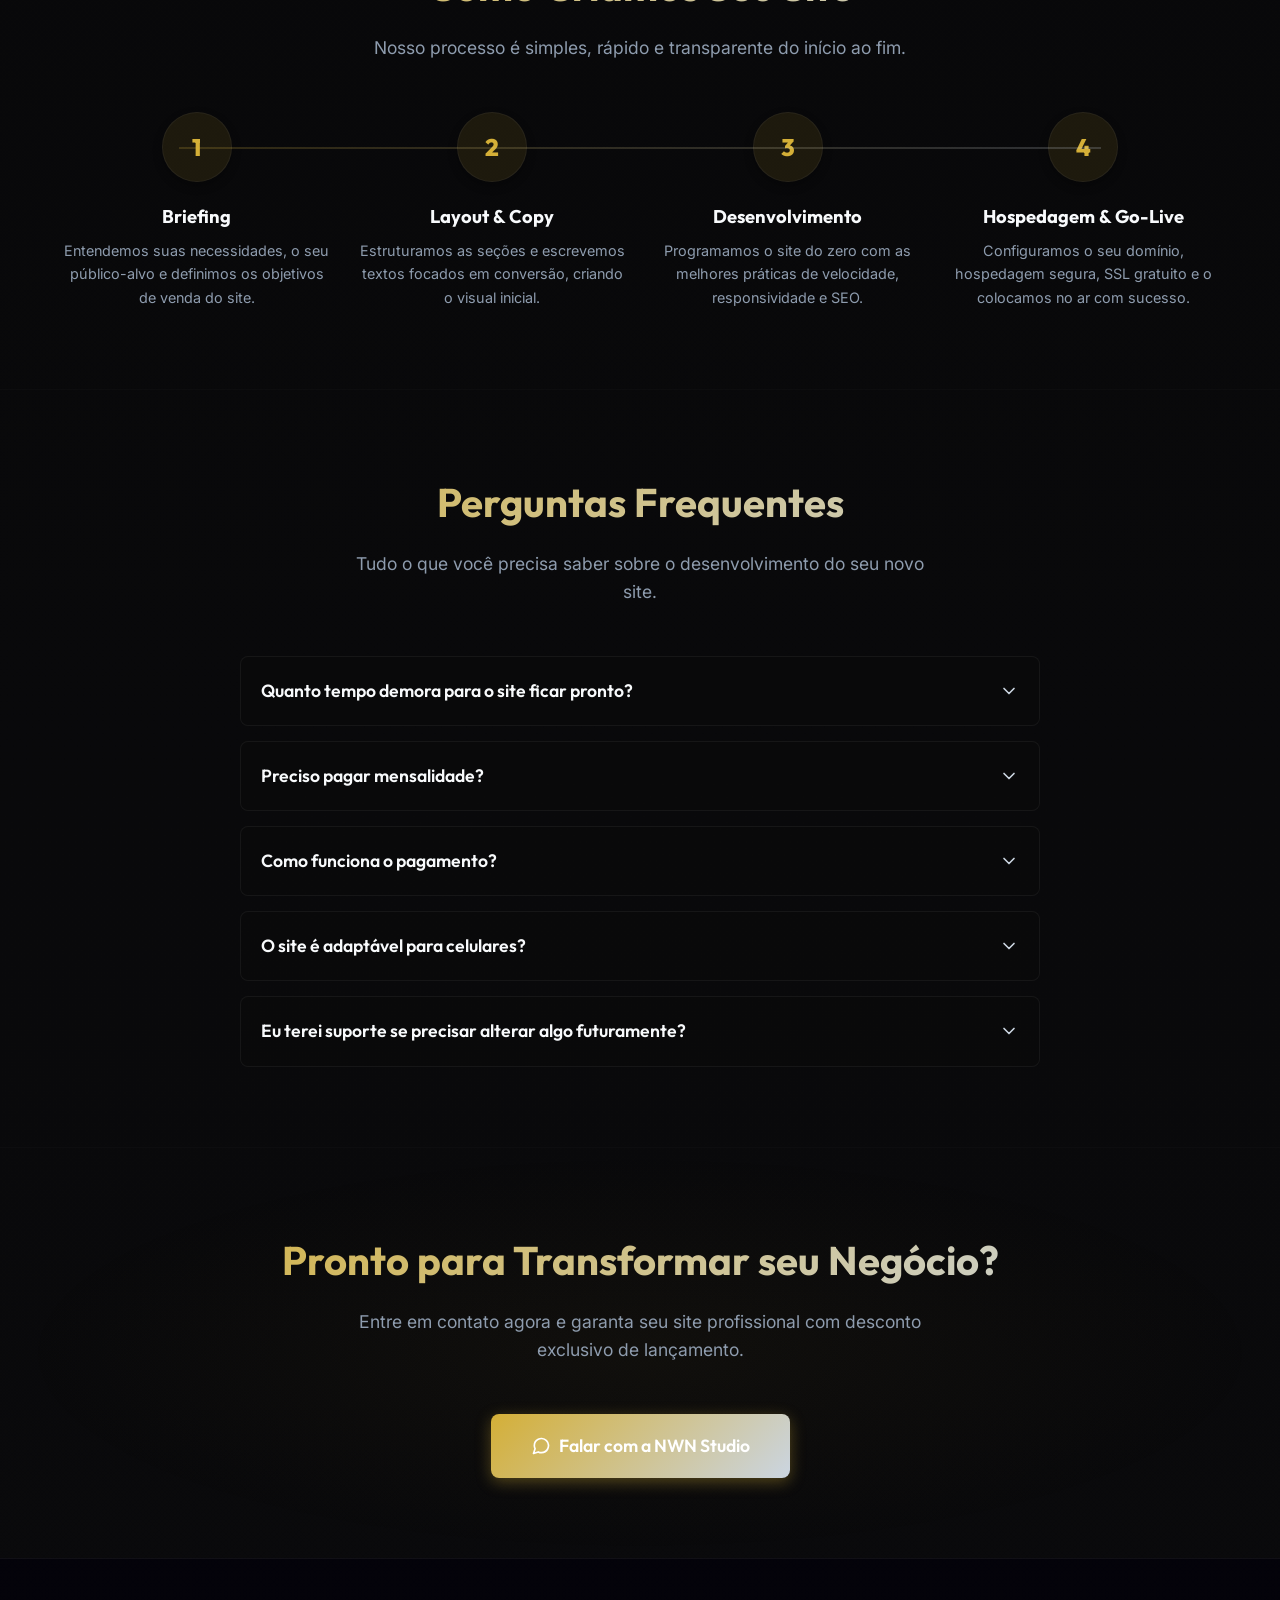
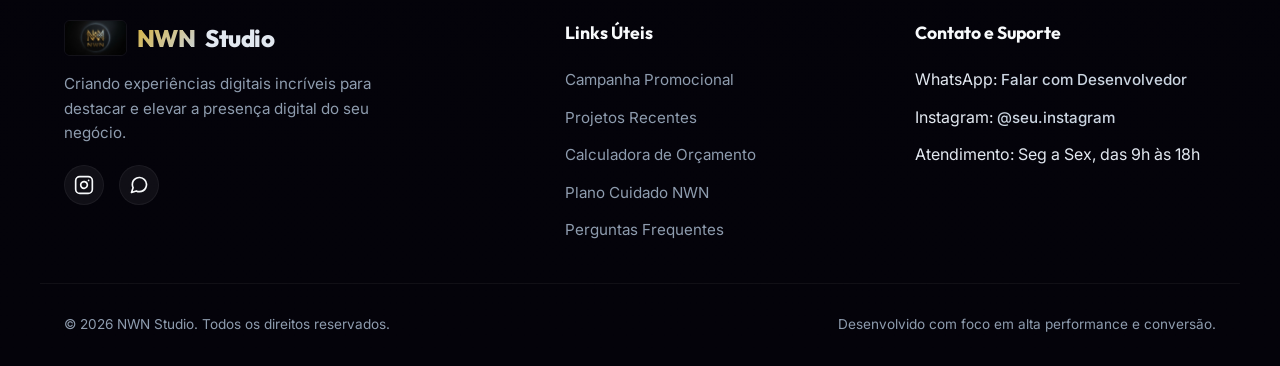
==== commit 8d144e1c: "Redesign New Flow section: full-width layout, large desktop-scaled preview" ====
--- a/index.html
+++ b/index.html
@@ -273,55 +273,48 @@
     </section>
 
     <!-- NEW FLOW — PRODUTO IRMÃO (NEW COMPANY) -->
-    <section id="newflow" class="section">
+    <section id="newflow" class="section newflow-section">
         <div class="container">
-            <h2 class="section-title">Do Mesmo Grupo</h2>
-            <p class="section-subtitle">Não criamos apenas sites. A New Company também desenvolve software de gestão próprio.</p>
-
-            <div class="newflow-box">
-                <div class="newflow-grid">
-                    <div class="newflow-info">
-                        <div class="newflow-badge">
-                            <svg viewBox="0 0 24 24" fill="none" stroke="currentColor" stroke-width="2" stroke-linecap="round" stroke-linejoin="round">
-                                <path d="M12 2 2 7l10 5 10-5-10-5z"></path><path d="m2 17 10 5 10-5"></path><path d="m2 12 10 5 10-5"></path>
-                            </svg>
-                            Produto New Company
-                        </div>
-                        <h3 class="newflow-title">New Flow</h3>
-                        <p class="newflow-tagline">O ERP que <strong>nós desenvolvemos</strong>.</p>
-                        <p class="newflow-desc">
-                            Sistema ERP SaaS 100% brasileiro — gestão completa do PDV à emissão de NF-e, em uma única plataforma. O mesmo padrão de qualidade da NWN, agora em software de gestão.
-                        </p>
-                        <div class="newflow-modules">
-                            <span><svg viewBox="0 0 24 24" fill="none" stroke="currentColor" stroke-width="2.5" stroke-linecap="round" stroke-linejoin="round"><polyline points="20 6 9 17 4 12"></polyline></svg> PDV</span>
-                            <span><svg viewBox="0 0 24 24" fill="none" stroke="currentColor" stroke-width="2.5" stroke-linecap="round" stroke-linejoin="round"><polyline points="20 6 9 17 4 12"></polyline></svg> Vendas</span>
-                            <span><svg viewBox="0 0 24 24" fill="none" stroke="currentColor" stroke-width="2.5" stroke-linecap="round" stroke-linejoin="round"><polyline points="20 6 9 17 4 12"></polyline></svg> Compras</span>
-                            <span><svg viewBox="0 0 24 24" fill="none" stroke="currentColor" stroke-width="2.5" stroke-linecap="round" stroke-linejoin="round"><polyline points="20 6 9 17 4 12"></polyline></svg> Financeiro</span>
-                            <span><svg viewBox="0 0 24 24" fill="none" stroke="currentColor" stroke-width="2.5" stroke-linecap="round" stroke-linejoin="round"><polyline points="20 6 9 17 4 12"></polyline></svg> Fiscal / NF-e</span>
-                            <span><svg viewBox="0 0 24 24" fill="none" stroke="currentColor" stroke-width="2.5" stroke-linecap="round" stroke-linejoin="round"><polyline points="20 6 9 17 4 12"></polyline></svg> Relatórios</span>
-                        </div>
-                        <div class="newflow-actions">
-                            <a href="https://sitenewflow.vercel.app/" target="_blank" rel="noopener noreferrer" class="btn btn-primary">
-                                Conhecer o New Flow
-                                <svg width="16" height="16" viewBox="0 0 24 24" fill="none" stroke="currentColor" stroke-width="2" stroke-linecap="round" stroke-linejoin="round"><path d="M5 12h14M12 5l7 7-7 7"></path></svg>
-                            </a>
-                            <a href="https://newflow.newcompanysys.com/" target="_blank" rel="noopener noreferrer" class="btn btn-secondary">Testar grátis</a>
-                        </div>
-                    </div>
-
-                    <div class="newflow-preview">
-                        <div class="newflow-mock">
-                            <div class="newflow-mock-header">
-                                <div class="newflow-mock-dots"><span></span><span></span><span></span></div>
-                                <div class="newflow-mock-url">
-                                    <svg viewBox="0 0 24 24" fill="none" stroke="var(--primary)" stroke-width="3.5"><rect x="3" y="11" width="18" height="11" rx="2" ry="2"></rect><path d="M7 11V7a5 5 0 0 1 10 0v4"></path></svg>
-                                    sitenewflow.vercel.app
-                                </div>
-                            </div>
-                            <div class="newflow-mock-viewport">
-                                <iframe src="https://sitenewflow.vercel.app/" loading="lazy" title="Preview do New Flow"></iframe>
-                            </div>
-                        </div>
+            <div class="newflow-badge">
+                <svg viewBox="0 0 24 24" fill="none" stroke="currentColor" stroke-width="2" stroke-linecap="round" stroke-linejoin="round">
+                    <path d="M12 2 2 7l10 5 10-5-10-5z"></path><path d="m2 17 10 5 10-5"></path><path d="m2 12 10 5 10-5"></path>
+                </svg>
+                Produto New Company
+            </div>
+
+            <h2 class="section-title newflow-title">New Flow</h2>
+            <p class="newflow-lead">
+                O ERP que <strong>nós desenvolvemos</strong>. Gestão completa do PDV à emissão de NF-e — 100% brasileira, em uma única plataforma.
+            </p>
+
+            <div class="newflow-modules">
+                <span class="newflow-module"><svg viewBox="0 0 24 24" fill="none" stroke="currentColor" stroke-width="2" stroke-linecap="round" stroke-linejoin="round"><rect x="2" y="3" width="20" height="14" rx="2"></rect><line x1="8" y1="21" x2="16" y2="21"></line><line x1="12" y1="17" x2="12" y2="21"></line></svg> PDV</span>
+                <span class="newflow-module"><svg viewBox="0 0 24 24" fill="none" stroke="currentColor" stroke-width="2" stroke-linecap="round" stroke-linejoin="round"><polyline points="23 6 13.5 15.5 8.5 10.5 1 18"></polyline><polyline points="17 6 23 6 23 12"></polyline></svg> Vendas</span>
+                <span class="newflow-module"><svg viewBox="0 0 24 24" fill="none" stroke="currentColor" stroke-width="2" stroke-linecap="round" stroke-linejoin="round"><path d="M6 2L3 6v14a2 2 0 0 0 2 2h14a2 2 0 0 0 2-2V6l-3-4z"></path><line x1="3" y1="6" x2="21" y2="6"></line><path d="M16 10a4 4 0 0 1-8 0"></path></svg> Compras</span>
+                <span class="newflow-module"><svg viewBox="0 0 24 24" fill="none" stroke="currentColor" stroke-width="2" stroke-linecap="round" stroke-linejoin="round"><line x1="12" y1="1" x2="12" y2="23"></line><path d="M17 5H9.5a3.5 3.5 0 0 0 0 7h5a3.5 3.5 0 0 1 0 7H6"></path></svg> Financeiro</span>
+                <span class="newflow-module"><svg viewBox="0 0 24 24" fill="none" stroke="currentColor" stroke-width="2" stroke-linecap="round" stroke-linejoin="round"><path d="M14 2H6a2 2 0 0 0-2 2v16a2 2 0 0 0 2 2h12a2 2 0 0 0 2-2V8z"></path><polyline points="14 2 14 8 20 8"></polyline></svg> Fiscal / NF-e</span>
+                <span class="newflow-module"><svg viewBox="0 0 24 24" fill="none" stroke="currentColor" stroke-width="2" stroke-linecap="round" stroke-linejoin="round"><line x1="18" y1="20" x2="18" y2="10"></line><line x1="12" y1="20" x2="12" y2="4"></line><line x1="6" y1="20" x2="6" y2="14"></line></svg> Relatórios</span>
+            </div>
+
+            <div class="newflow-actions">
+                <a href="https://sitenewflow.vercel.app/" target="_blank" rel="noopener noreferrer" class="btn btn-primary">
+                    Conhecer o New Flow
+                    <svg width="16" height="16" viewBox="0 0 24 24" fill="none" stroke="currentColor" stroke-width="2" stroke-linecap="round" stroke-linejoin="round"><path d="M5 12h14M12 5l7 7-7 7"></path></svg>
+                </a>
+                <a href="https://newflow.newcompanysys.com/" target="_blank" rel="noopener noreferrer" class="btn btn-secondary">Testar grátis</a>
+            </div>
+
+            <div class="newflow-showcase">
+                <div class="newflow-mock">
+                    <div class="newflow-mock-header">
+                        <div class="newflow-mock-dots"><span></span><span></span><span></span></div>
+                        <div class="newflow-mock-url">
+                            <svg viewBox="0 0 24 24" fill="none" stroke="var(--primary)" stroke-width="3.5"><rect x="3" y="11" width="18" height="11" rx="2" ry="2"></rect><path d="M7 11V7a5 5 0 0 1 10 0v4"></path></svg>
+                            sitenewflow.vercel.app
+                        </div>
+                    </div>
+                    <div class="newflow-screen">
+                        <iframe src="https://sitenewflow.vercel.app/" loading="lazy" title="Preview do New Flow"></iframe>
                     </div>
                 </div>
             </div>
--- a/index.css
+++ b/index.css
@@ -1521,40 +1521,12 @@
 }
 
 /* --- NEW FLOW — PRODUTO NEW COMPANY --- */
-.newflow-box {
-    background: linear-gradient(135deg, rgba(212, 175, 55, 0.08) 0%, rgba(203, 213, 225, 0.04) 100%);
-    border: 1px solid rgba(212, 175, 55, 0.25);
-    border-radius: var(--border-radius-lg);
-    padding: 48px;
-    position: relative;
-    overflow: hidden;
-}
-.newflow-box::before {
-    content: '';
-    position: absolute;
-    top: -40%;
-    right: -10%;
-    width: 420px;
-    height: 420px;
-    background: radial-gradient(circle, var(--primary-glow) 0%, transparent 70%);
-    filter: blur(70px);
-    opacity: 0.35;
-    pointer-events: none;
-}
-.newflow-grid {
-    display: grid;
-    grid-template-columns: 1fr 1fr;
-    gap: 48px;
-    align-items: center;
-    text-align: left;
-    position: relative;
-    z-index: 1;
-}
+.newflow-section { text-align: center; }
 .newflow-badge {
     display: inline-flex;
     align-items: center;
     gap: 8px;
-    padding: 6px 14px;
+    padding: 7px 16px;
     border: 1px solid var(--border-color-glow);
     border-radius: var(--border-radius-sm);
     background: rgba(212, 175, 55, 0.08);
@@ -1564,74 +1536,80 @@
     font-weight: 600;
     letter-spacing: 0.06em;
     text-transform: uppercase;
-    margin-bottom: 20px;
+    margin-bottom: 24px;
 }
 .newflow-badge svg { width: 15px; height: 15px; }
 .newflow-title {
-    font-family: var(--font-heading);
-    font-size: 2.8rem;
-    font-weight: 800;
-    line-height: 1.05;
-    background: var(--gradient-primary);
-    -webkit-background-clip: text;
-    -webkit-text-fill-color: transparent;
-    margin-bottom: 8px;
-}
-.newflow-tagline {
-    font-family: var(--font-heading);
-    font-size: 1.3rem;
+    font-size: 3.4rem;
+    margin-bottom: 16px;
+}
+.newflow-lead {
+    font-size: 1.2rem;
+    color: var(--text-light);
+    max-width: 640px;
+    margin: 0 auto 36px;
+    line-height: 1.6;
+}
+.newflow-lead strong { color: var(--text-neon); font-weight: 600; }
+
+.newflow-modules {
+    display: flex;
+    flex-wrap: wrap;
+    justify-content: center;
+    gap: 12px;
+    max-width: 780px;
+    margin: 0 auto 36px;
+}
+.newflow-module {
+    display: inline-flex;
+    align-items: center;
+    gap: 9px;
+    padding: 11px 20px;
+    border: 1px solid var(--border-color);
+    border-radius: var(--border-radius-sm);
+    background: var(--bg-surface);
+    color: var(--text-light);
     font-weight: 500;
-    color: var(--text-white);
-    margin-bottom: 16px;
-}
-.newflow-tagline strong { color: var(--text-neon); font-weight: 700; }
-.newflow-desc {
-    color: var(--text-muted);
-    font-size: 1rem;
-    margin-bottom: 28px;
-    max-width: 480px;
-}
-.newflow-modules {
-    display: grid;
-    grid-template-columns: repeat(3, 1fr);
+    font-size: 0.92rem;
+    transition: var(--transition-smooth);
+}
+.newflow-module:hover {
+    border-color: var(--border-color-glow);
+    background: var(--bg-surface-hover);
+    transform: translateY(-2px);
+}
+.newflow-module svg { width: 17px; height: 17px; color: var(--primary); flex-shrink: 0; }
+
+.newflow-actions {
+    display: flex;
+    justify-content: center;
     gap: 14px;
-    margin-bottom: 32px;
-}
-.newflow-modules span {
-    display: inline-flex;
-    align-items: center;
-    gap: 8px;
-    font-size: 0.92rem;
-    font-weight: 500;
-    color: var(--text-light);
-}
-.newflow-modules svg {
-    width: 16px;
-    height: 16px;
-    color: var(--primary);
-    flex-shrink: 0;
-}
-.newflow-actions { display: flex; gap: 12px; flex-wrap: wrap; }
-
+    flex-wrap: wrap;
+    margin-bottom: 56px;
+}
+
+.newflow-showcase { max-width: 1040px; margin: 0 auto; }
 .newflow-mock {
     border-radius: var(--border-radius-md);
     overflow: hidden;
     border: 1px solid var(--border-color);
-    box-shadow: 0 24px 60px rgba(0, 0, 0, 0.55), 0 0 0 1px var(--border-color-glow);
+    box-shadow: 0 30px 80px rgba(0, 0, 0, 0.6),
+                0 0 0 1px var(--border-color-glow),
+                0 0 70px rgba(212, 175, 55, 0.10);
     background: #0a0a0c;
 }
 .newflow-mock-header {
     display: flex;
     align-items: center;
-    gap: 12px;
-    padding: 10px 14px;
+    gap: 14px;
+    padding: 12px 16px;
     background: rgba(255, 255, 255, 0.03);
     border-bottom: 1px solid var(--border-color);
 }
-.newflow-mock-dots { display: flex; gap: 6px; flex-shrink: 0; }
+.newflow-mock-dots { display: flex; gap: 7px; flex-shrink: 0; }
 .newflow-mock-dots span {
-    width: 10px;
-    height: 10px;
+    width: 11px;
+    height: 11px;
     border-radius: 50%;
     background: rgba(255, 255, 255, 0.15);
 }
@@ -1639,36 +1617,33 @@
     display: flex;
     align-items: center;
     gap: 6px;
-    flex: 1;
+    max-width: 360px;
+    margin: 0 auto;
     background: rgba(0, 0, 0, 0.4);
     border-radius: 6px;
-    padding: 5px 10px;
-    font-size: 0.74rem;
+    padding: 6px 14px;
+    font-size: 0.78rem;
     color: var(--text-muted);
 }
 .newflow-mock-url svg { width: 11px; height: 11px; flex-shrink: 0; }
-.newflow-mock-viewport {
-    height: 400px;
+.newflow-screen {
+    position: relative;
+    width: 100%;
     overflow: hidden;
     background: #fff;
-}
-.newflow-mock-viewport iframe {
-    width: 100%;
-    height: 100%;
+    /* altura definida via JS conforme a escala do iframe */
+}
+.newflow-screen iframe {
     border: 0;
     display: block;
-}
-
-@media (max-width: 900px) {
-    .newflow-grid { grid-template-columns: 1fr; gap: 36px; }
-    .newflow-box { padding: 32px 24px; }
-    .newflow-preview { order: -1; }
-    .newflow-mock-viewport { height: 300px; }
-}
-@media (max-width: 480px) {
-    .newflow-title { font-size: 2.2rem; }
-    .newflow-modules { grid-template-columns: repeat(2, 1fr); }
-    .newflow-actions .btn { width: 100%; }
+    transform-origin: top left;
+    /* width / height / transform definidos via JS */
+}
+
+@media (max-width: 768px) {
+    .newflow-title { font-size: 2.4rem; }
+    .newflow-lead { font-size: 1.05rem; }
+    .newflow-actions .btn { width: 100%; max-width: 320px; }
 }
 
 /* Mobile menu overlay */
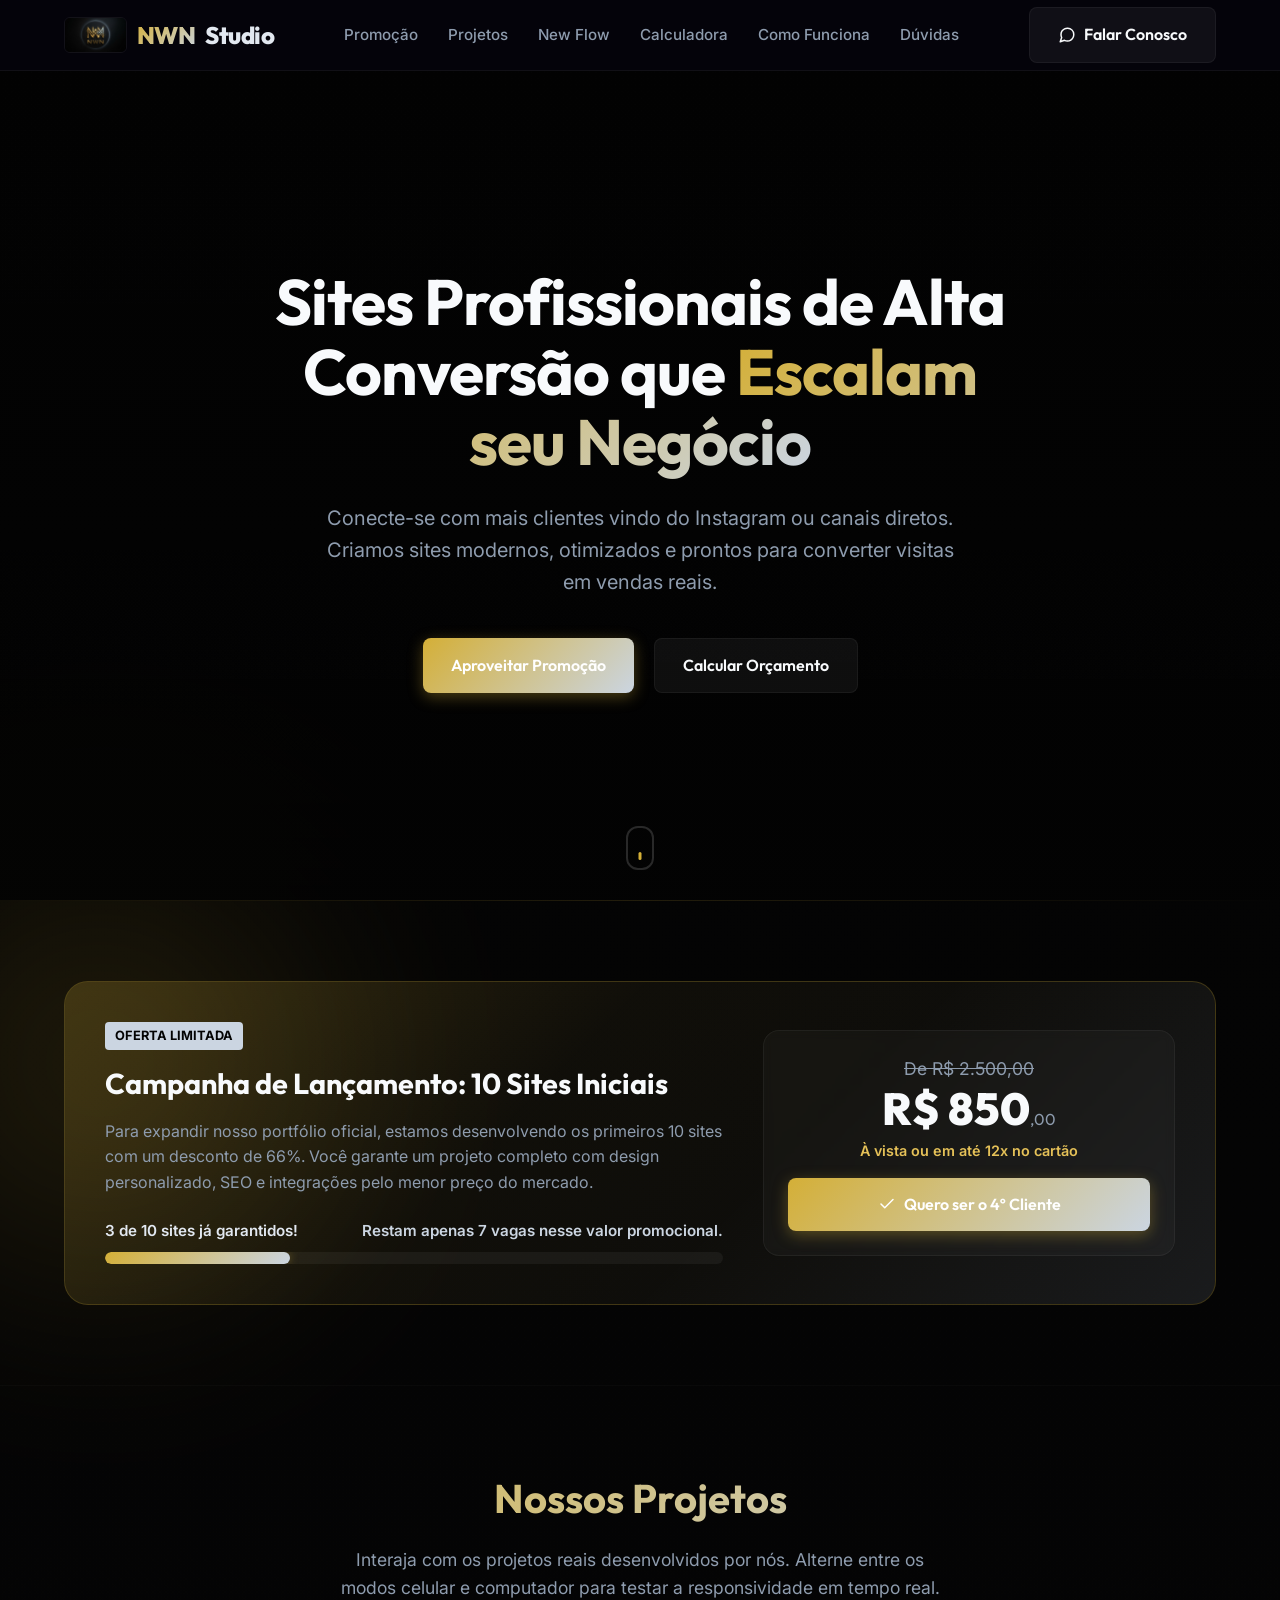
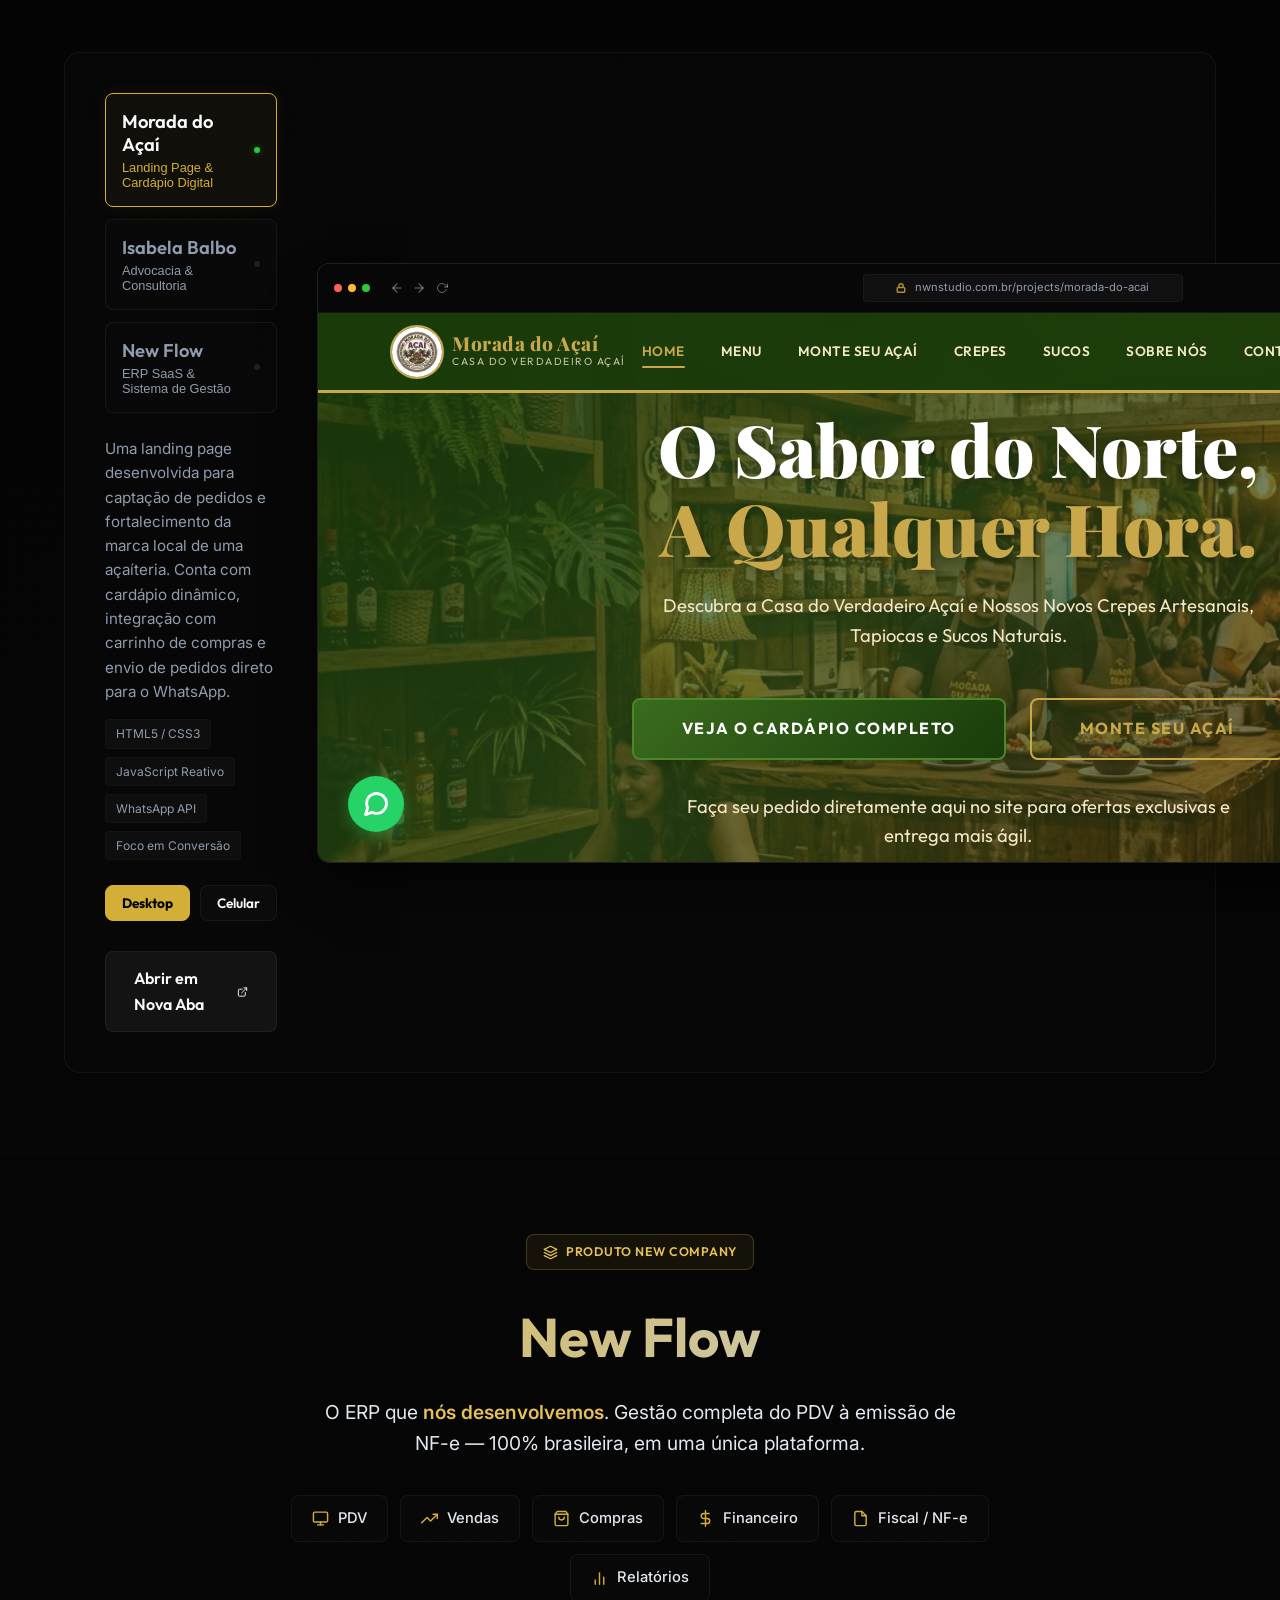
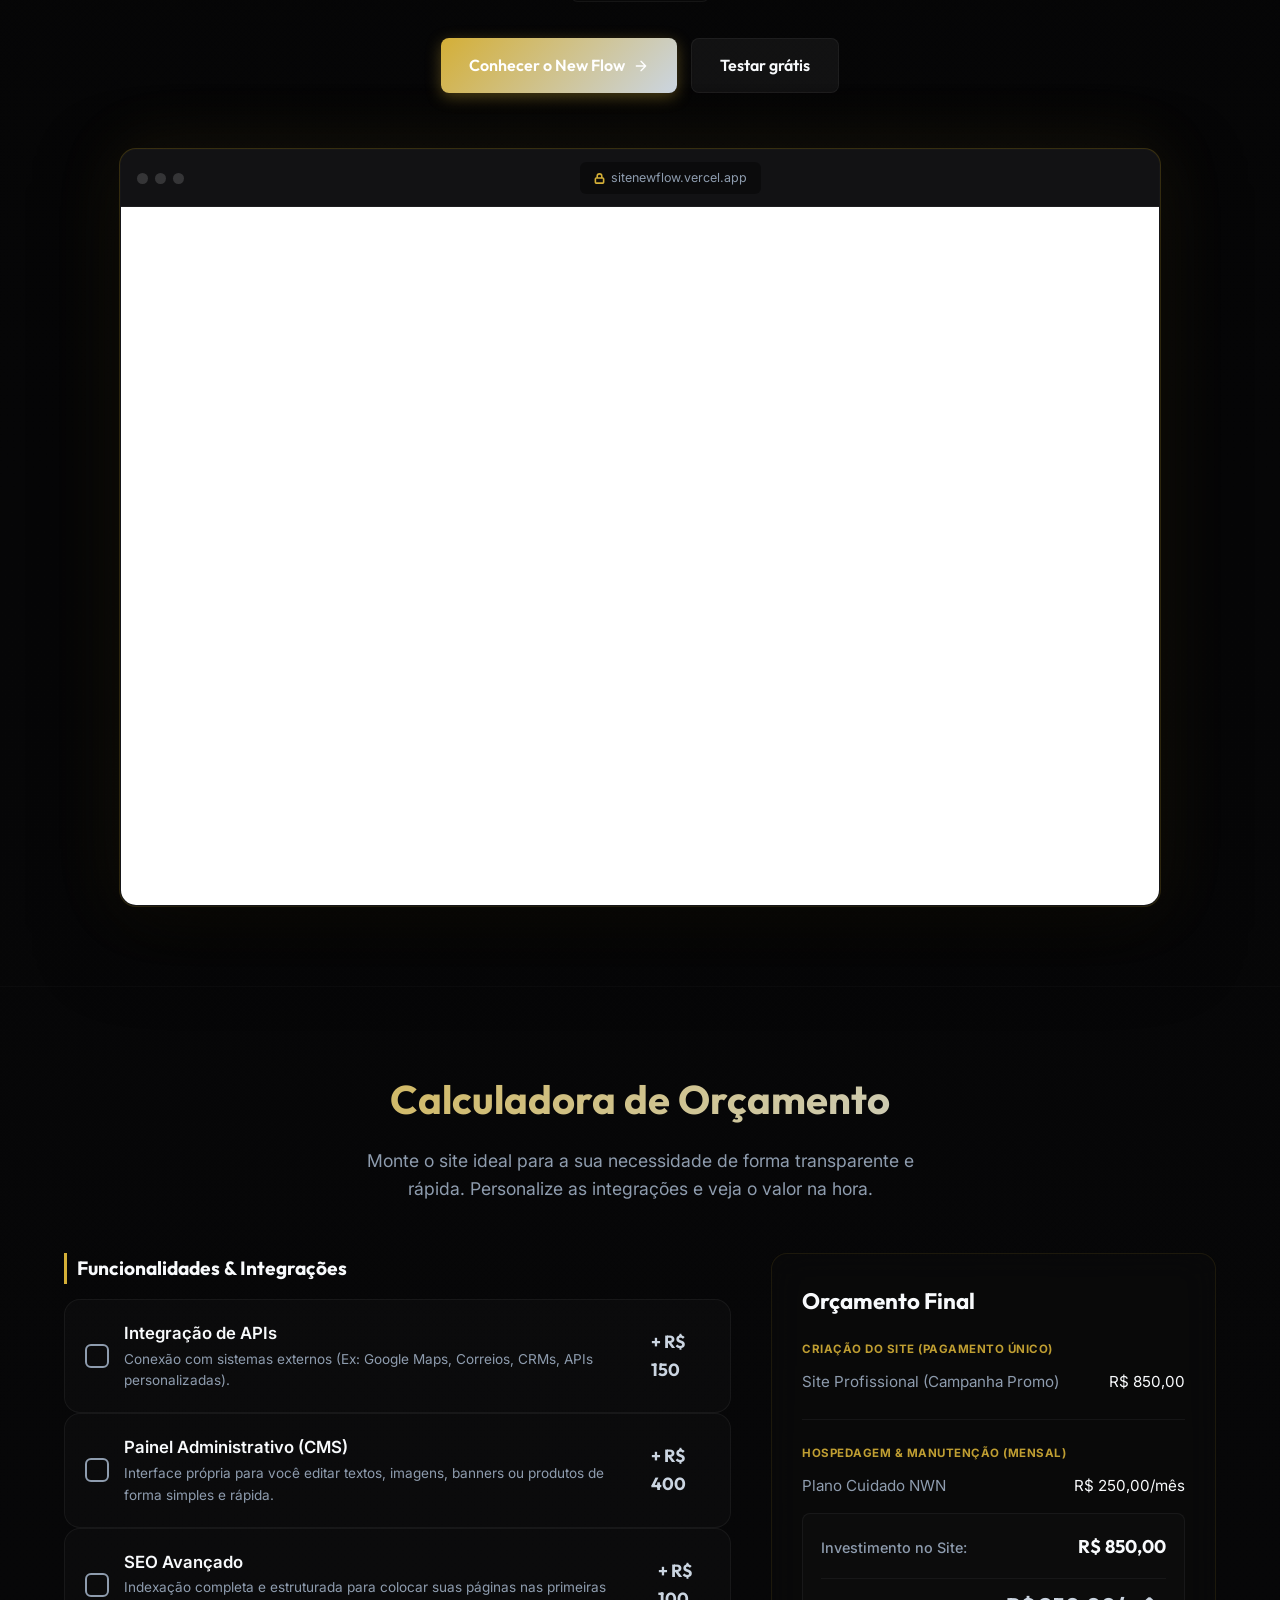
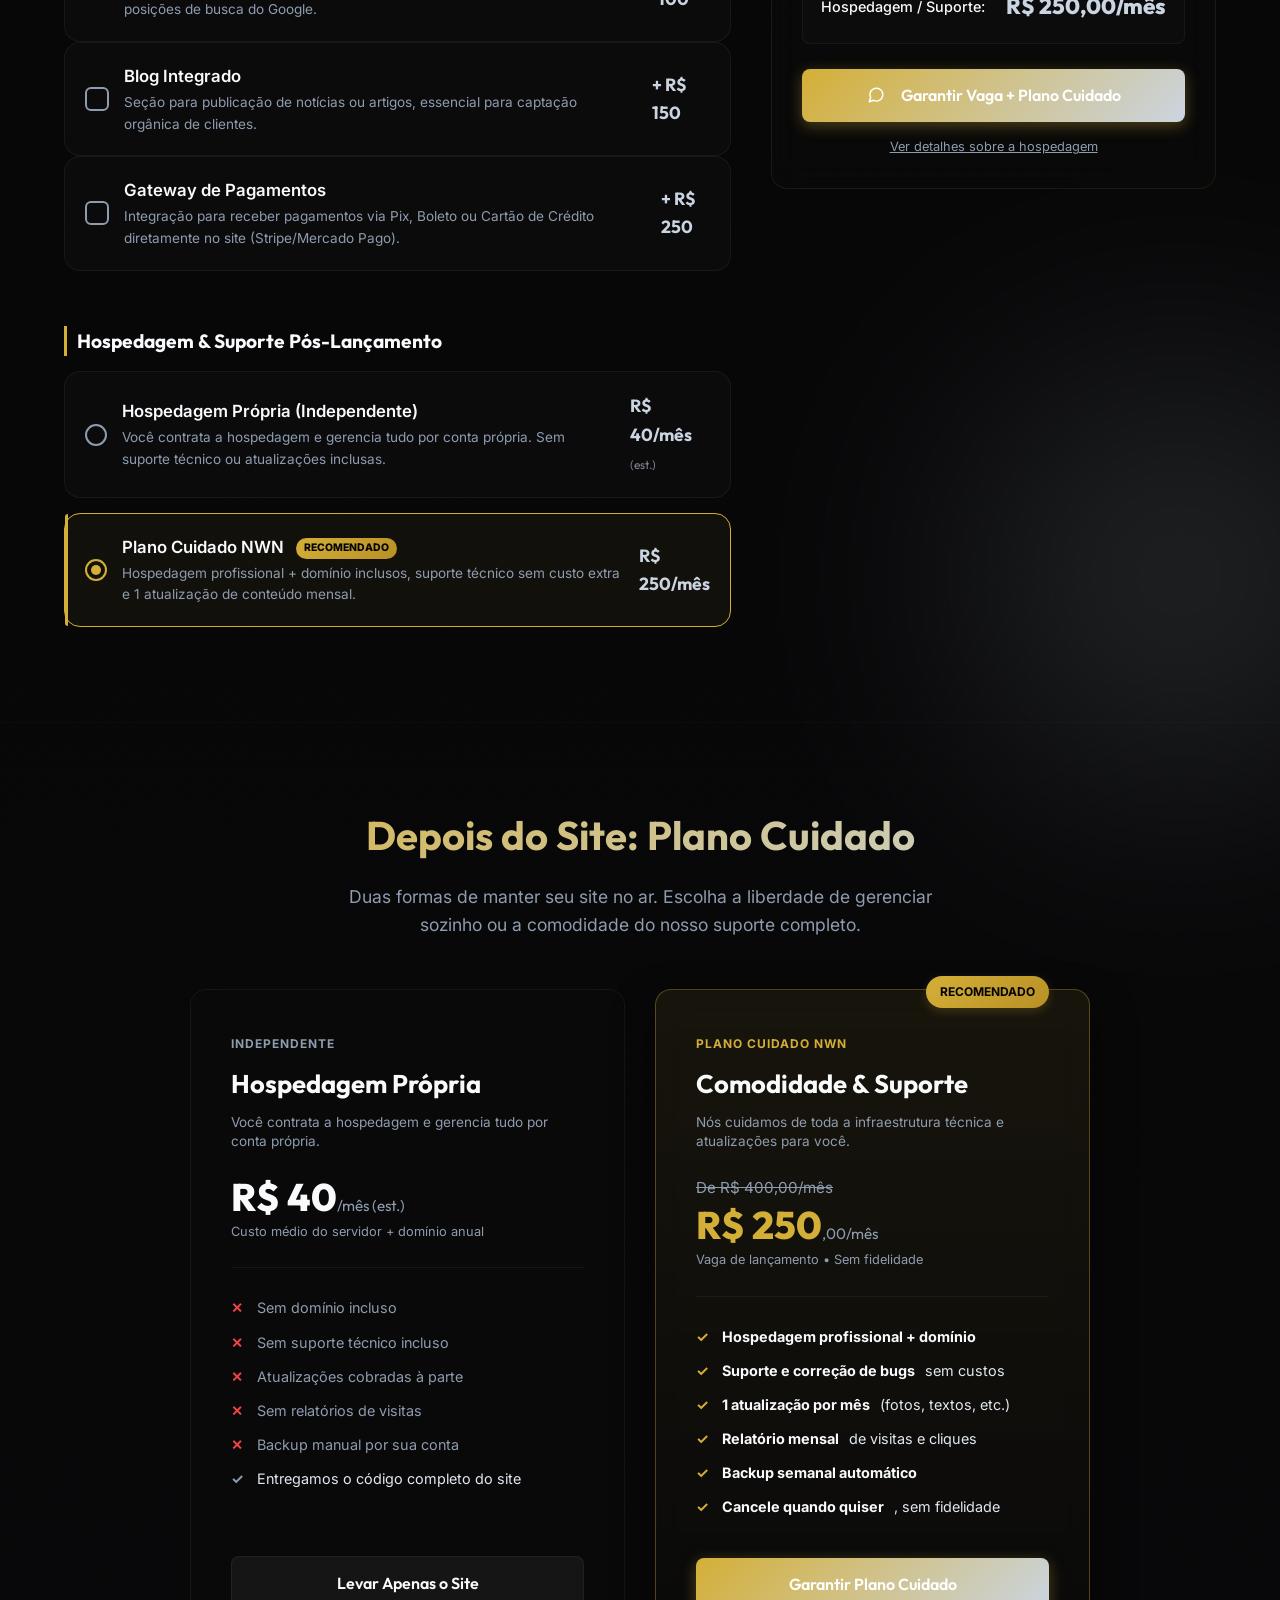
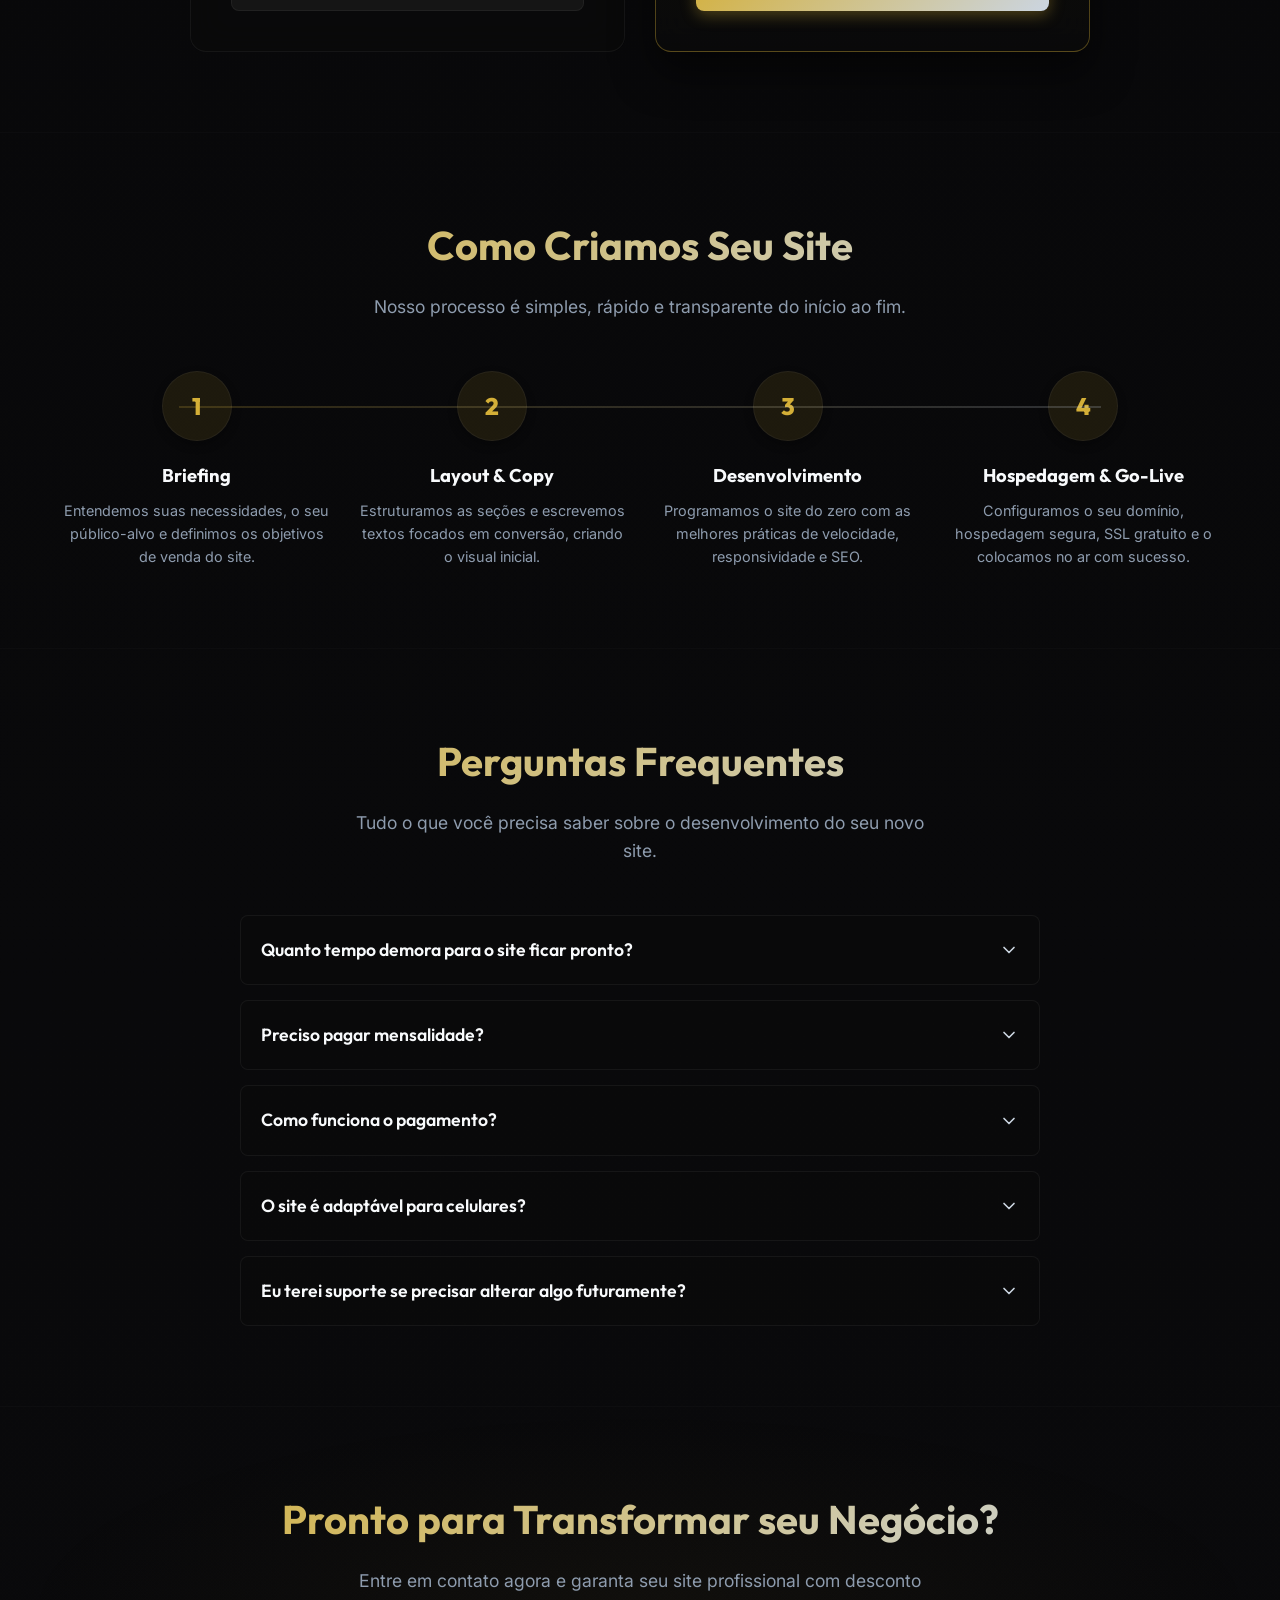
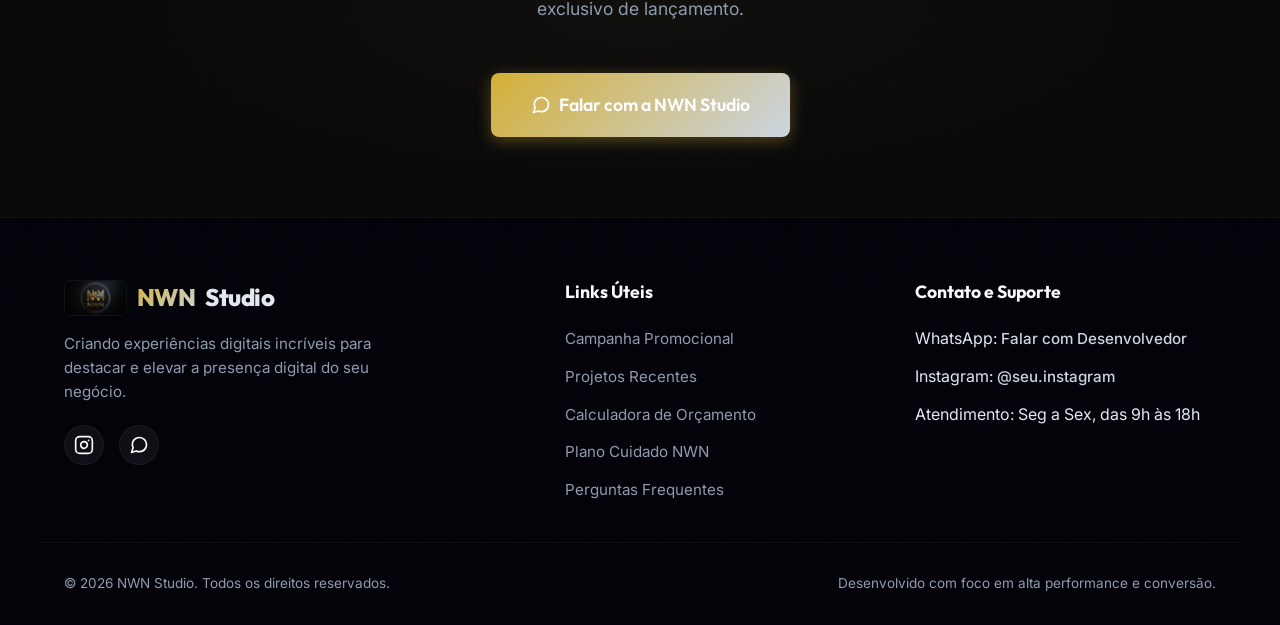
==== commit d6c373f0: "fix: portfolio preview scale using getBoundingClientRect + bump cache v2.3" ====
--- a/index.html
+++ b/index.html
@@ -713,6 +713,6 @@
     </footer>
 
     <!-- JavaScript logic -->
-    <script src="main.js?v=2.2"></script>
+    <script src="main.js?v=2.3"></script>
 </body>
 </html>
--- a/index.css
+++ b/index.css
@@ -673,6 +673,7 @@
     height: 100%;
     border: none;
     background: #030303;
+    transform-origin: top left;
 }
 
 .preview-fallback {
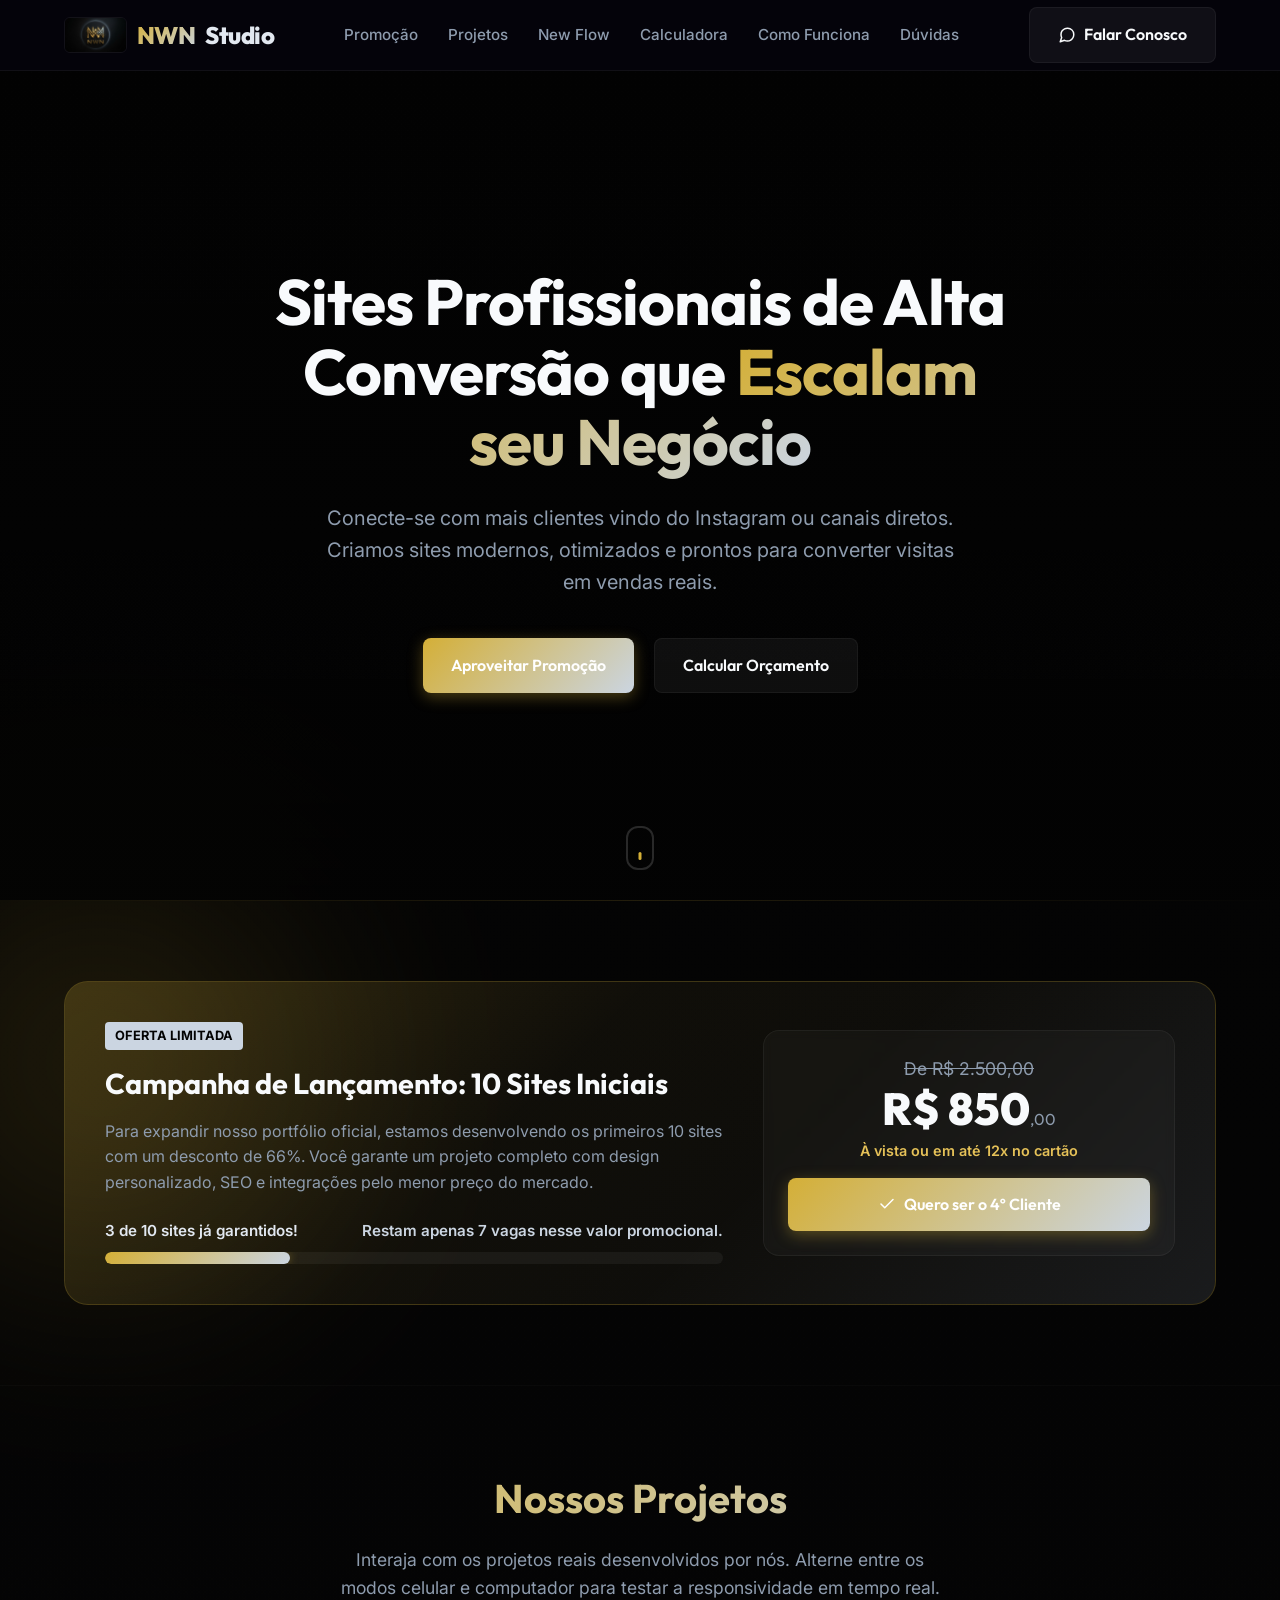
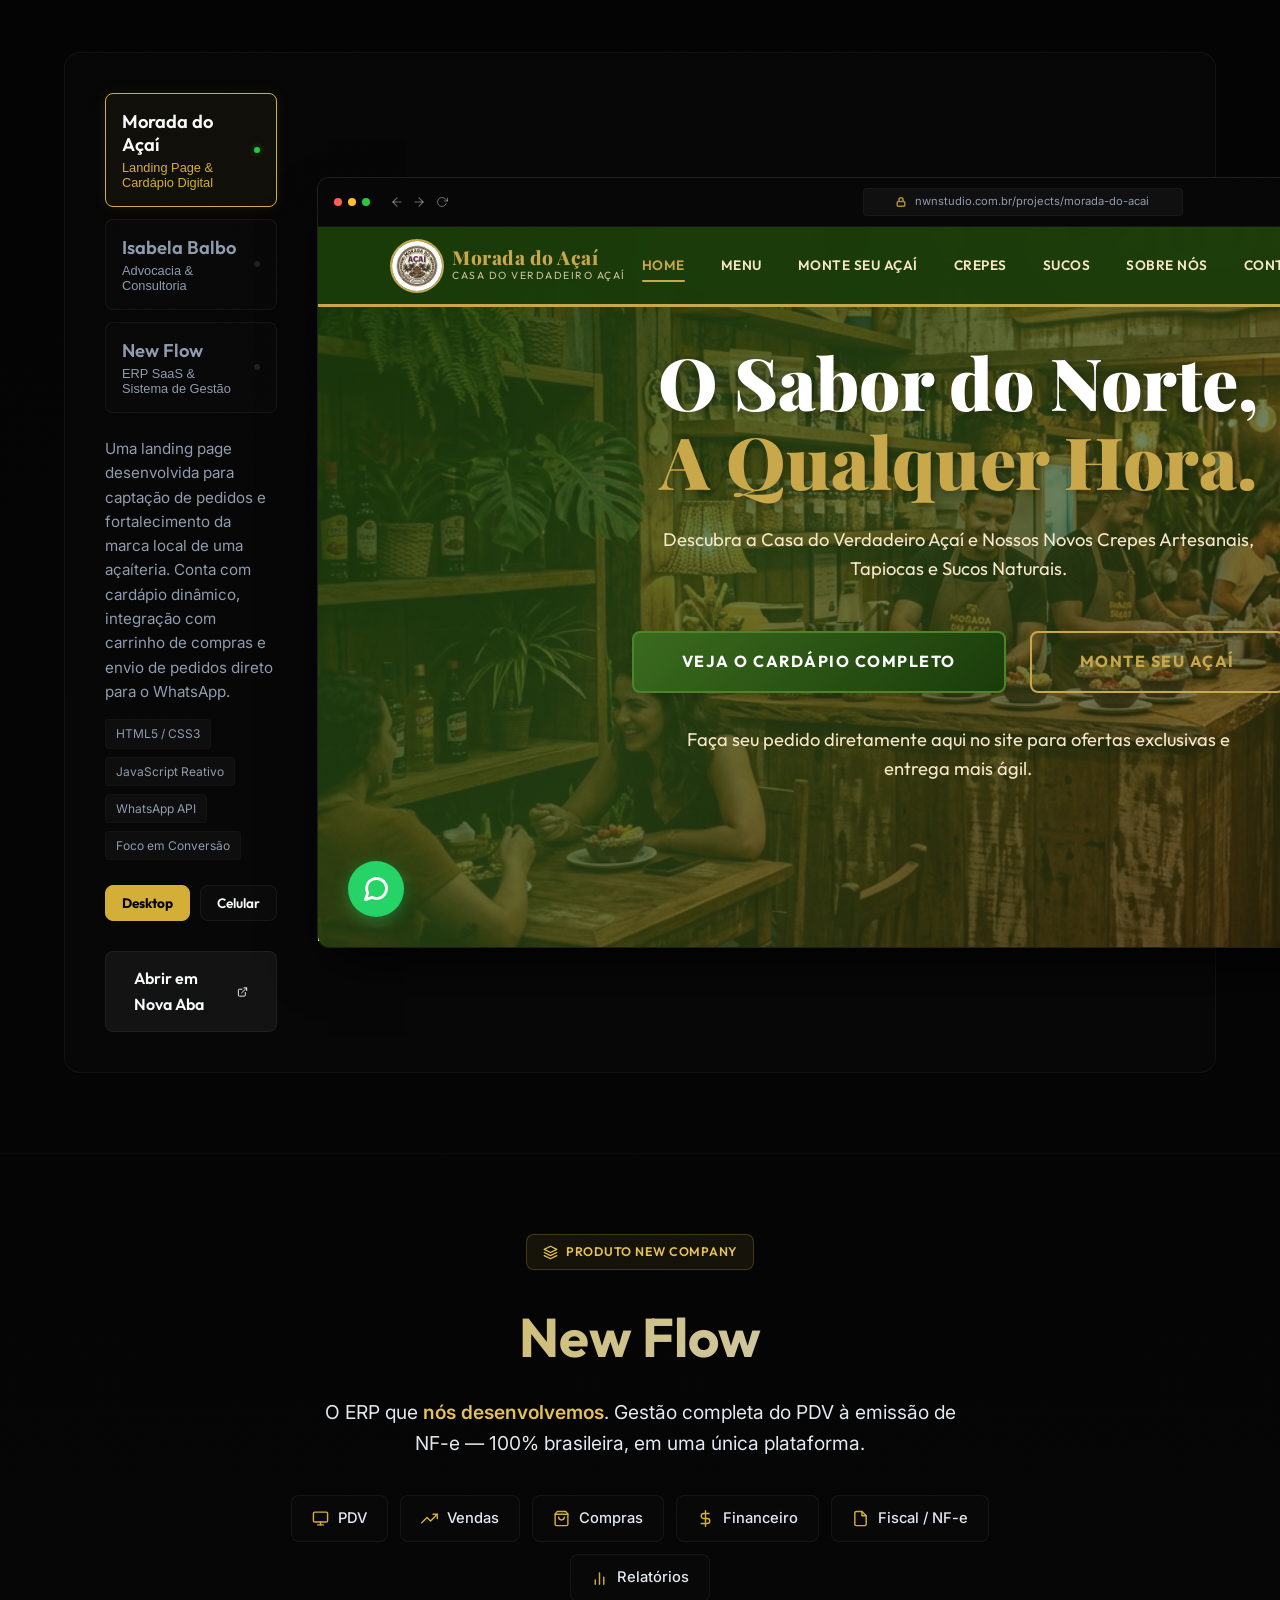
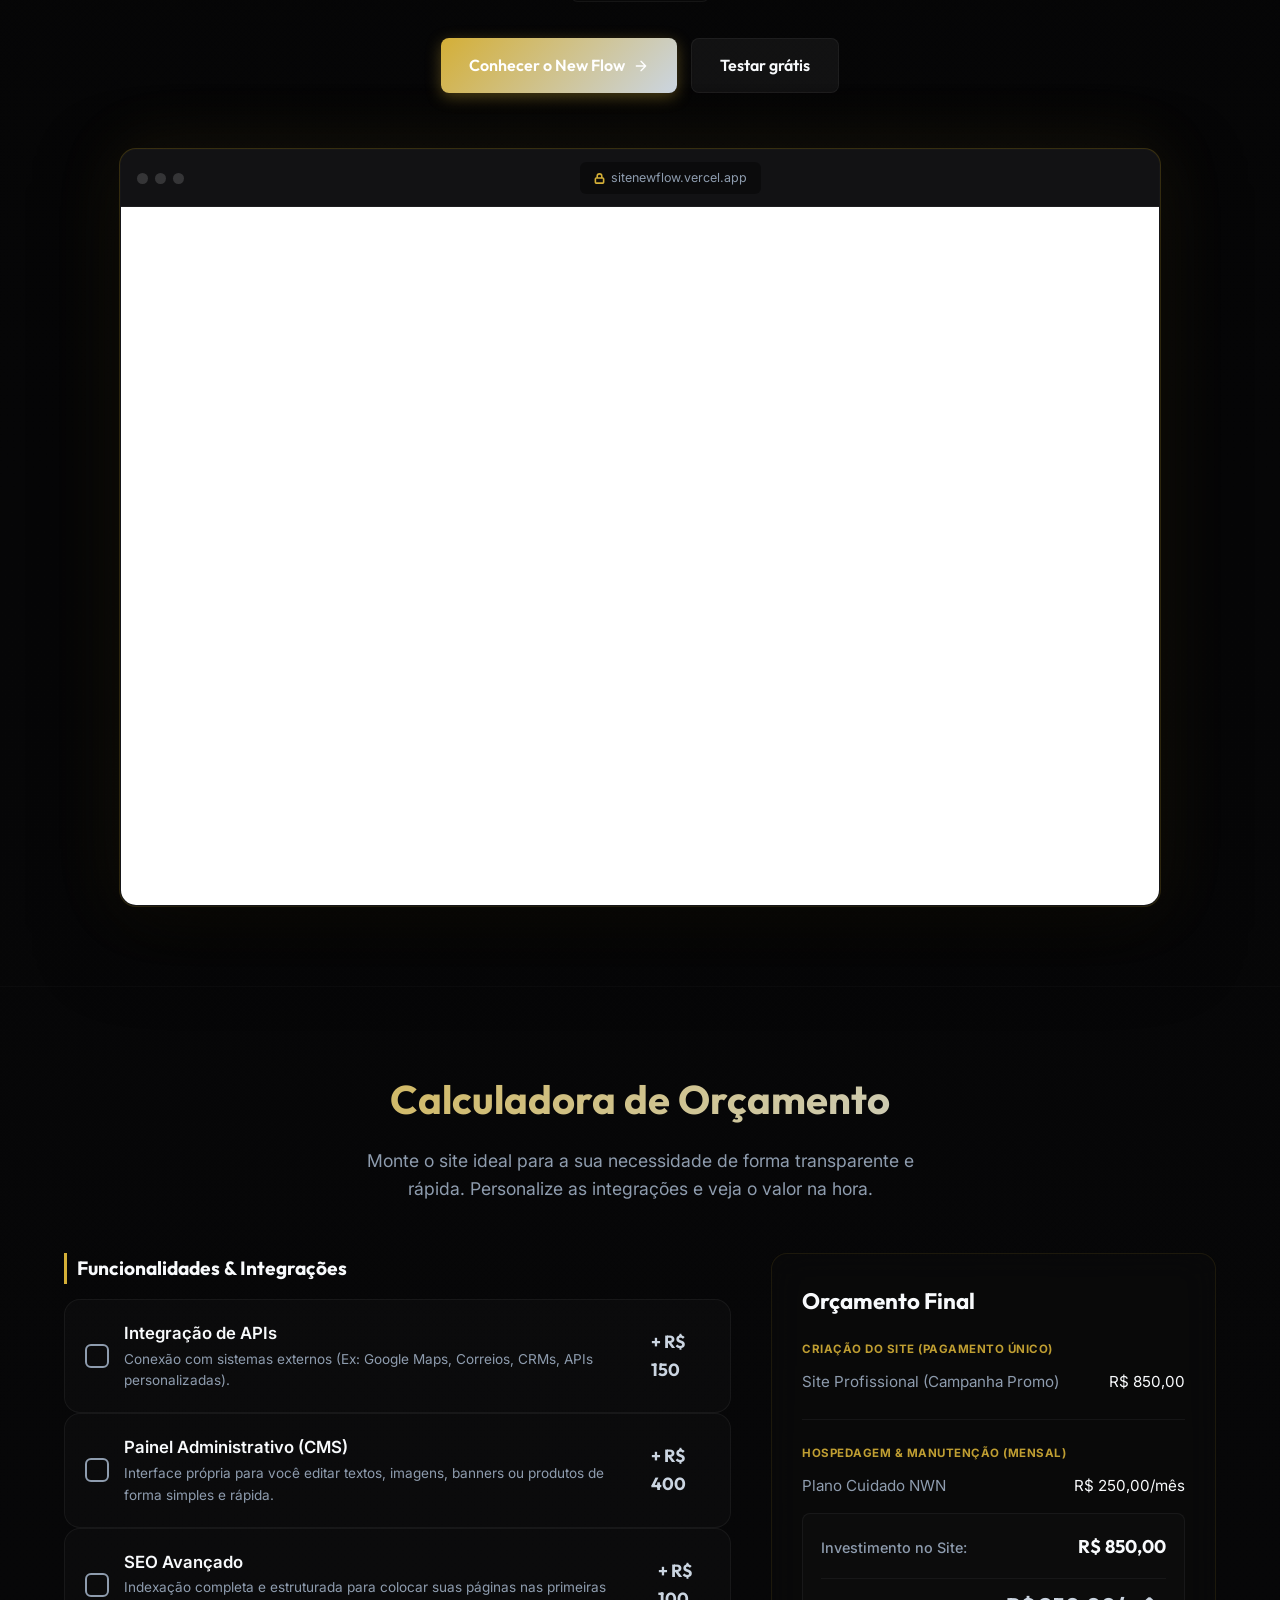
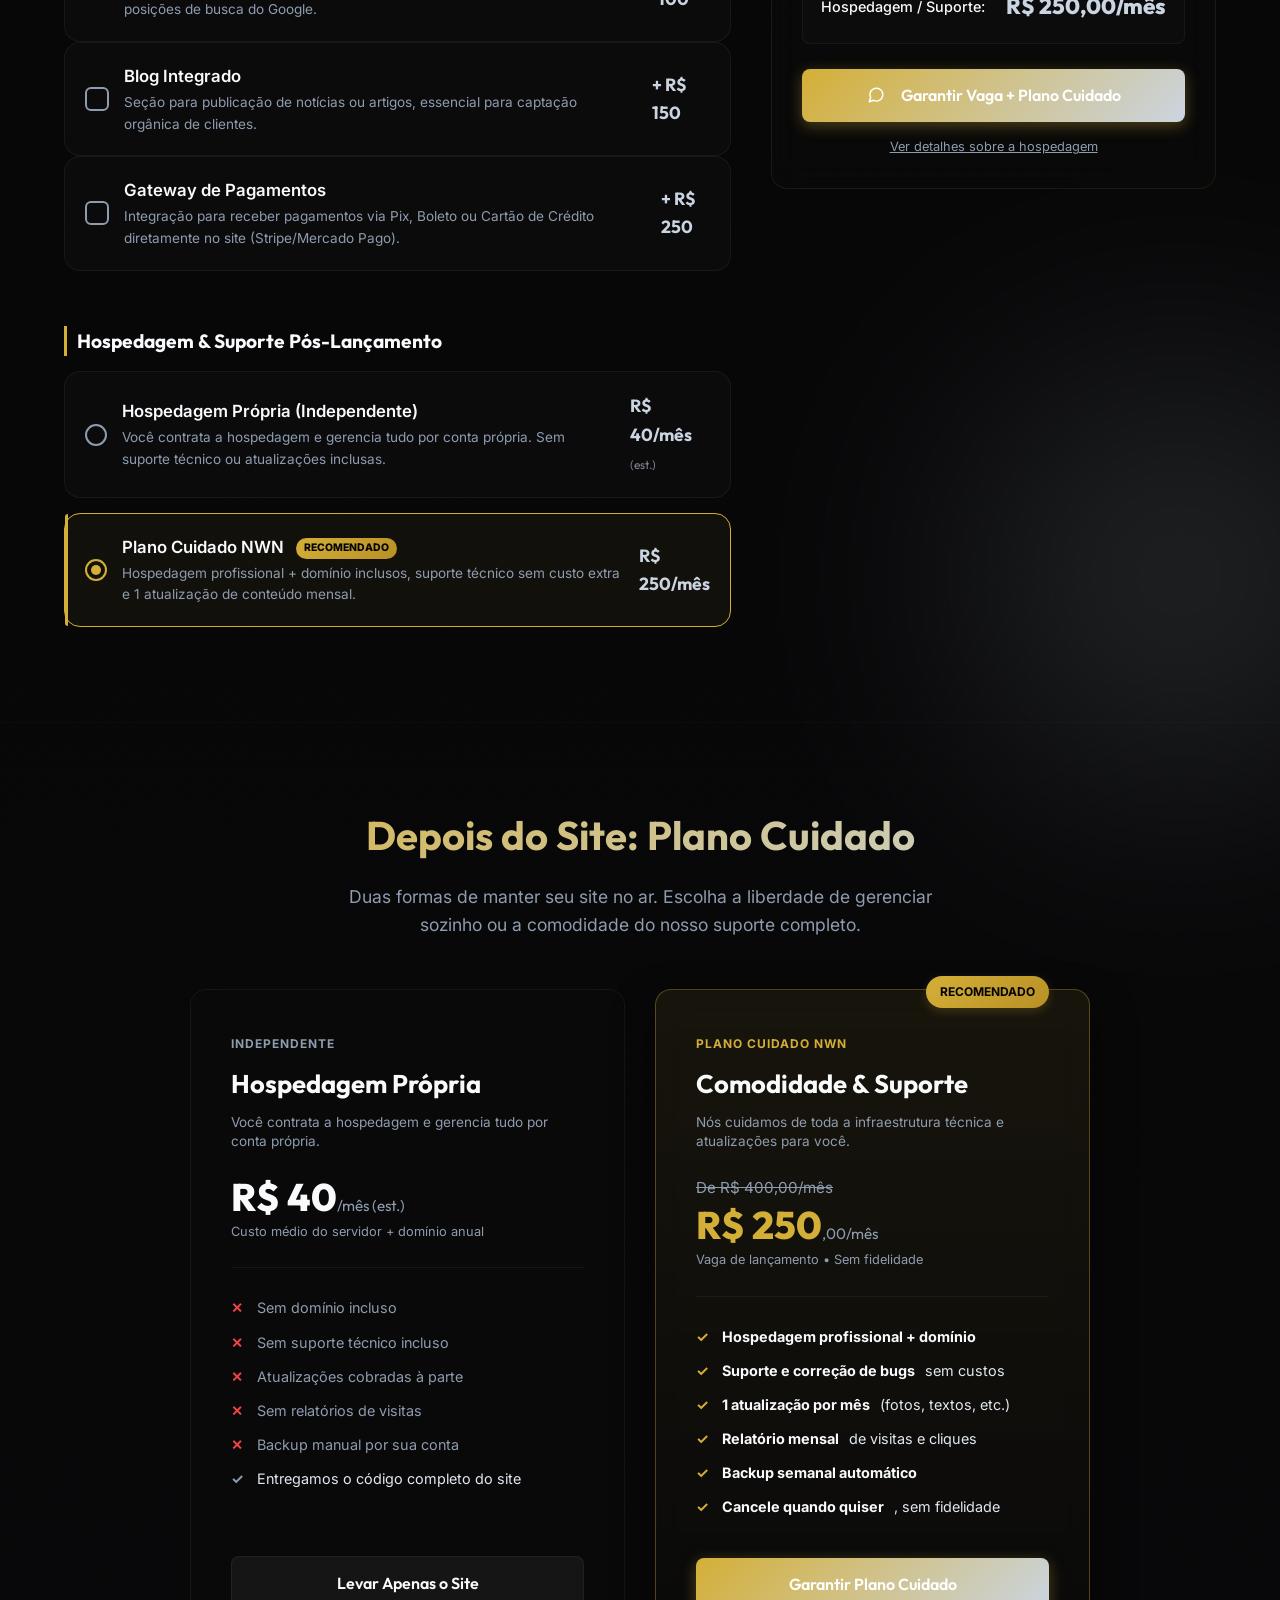
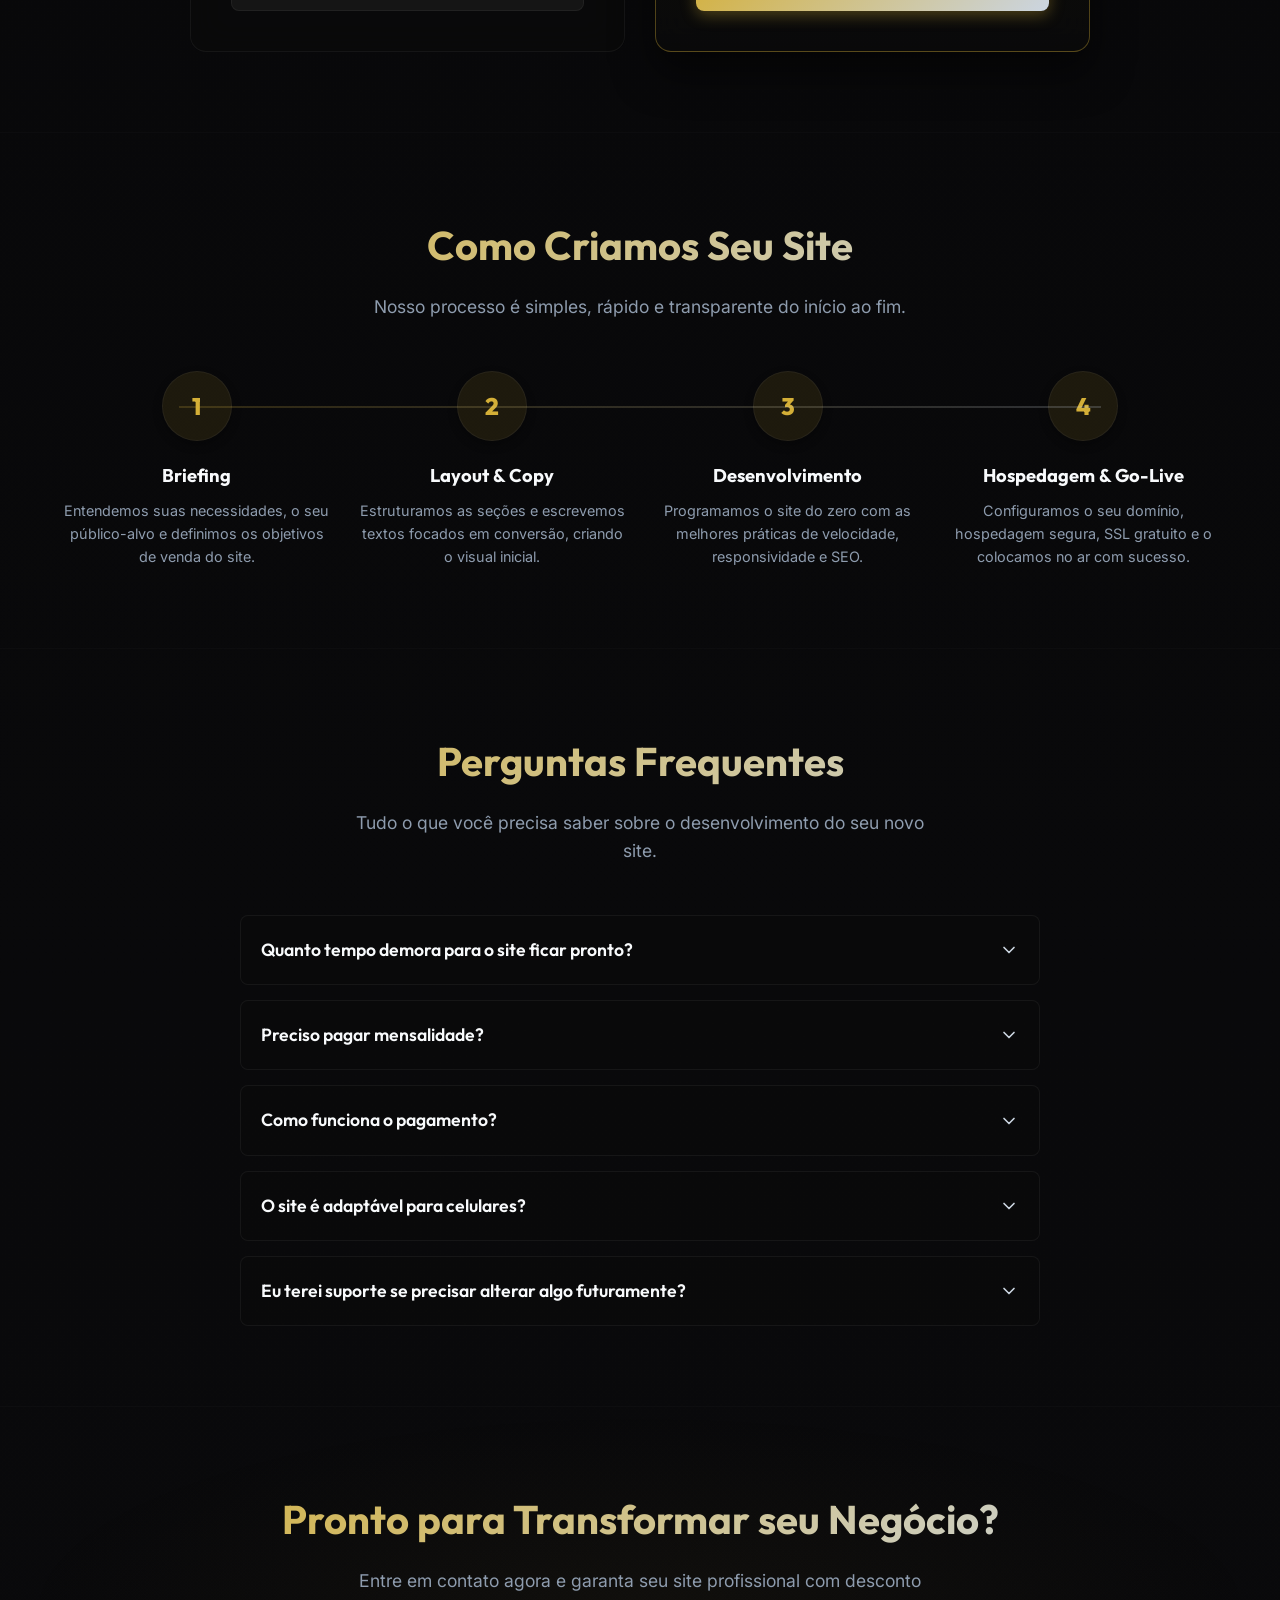
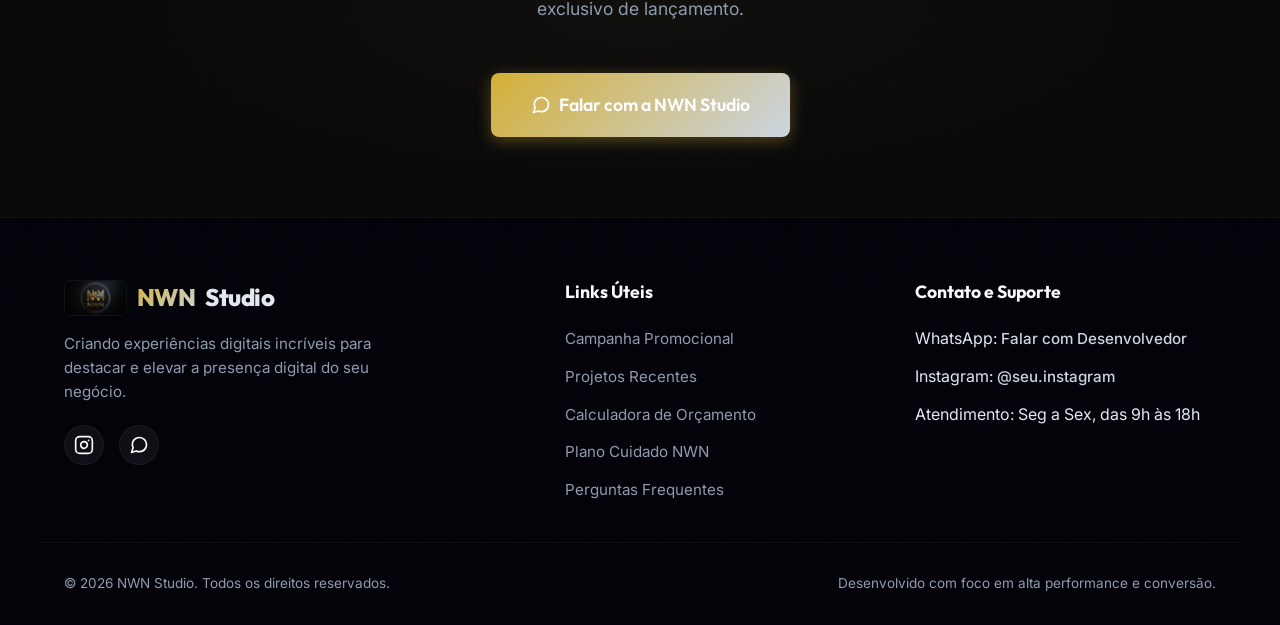
==== commit fea61524: "fix: portfolio preview — remove fixed height, JS controla viewport igual New Flow" ====
--- a/index.html
+++ b/index.html
@@ -713,6 +713,6 @@
     </footer>
 
     <!-- JavaScript logic -->
-    <script src="main.js?v=2.3"></script>
+    <script src="main.js?v=2.4"></script>
 </body>
 </html>
--- a/index.css
+++ b/index.css
@@ -595,8 +595,7 @@
     flex-direction: column;
     width: 100%;
     max-width: 100%;
-    height: 600px;
-    transition: width 0.4s cubic-bezier(0.4, 0, 0.2, 1), height 0.4s cubic-bezier(0.4, 0, 0.2, 1), border-radius 0.4s, border-width 0.4s;
+    transition: width 0.4s cubic-bezier(0.4, 0, 0.2, 1), border-radius 0.4s, border-width 0.4s;
     box-shadow: 0 25px 50px -12px rgba(0,0,0,0.8);
     overflow: hidden;
     position: relative;
@@ -604,7 +603,6 @@
 
 .mock-device.desktop {
     width: 100%;
-    height: 600px;
 }
 
 .mock-device.mobile {
@@ -669,8 +667,7 @@
 }
 
 .portfolio-iframe {
-    width: 100%;
-    height: 100%;
+    display: block;
     border: none;
     background: #030303;
     transform-origin: top left;
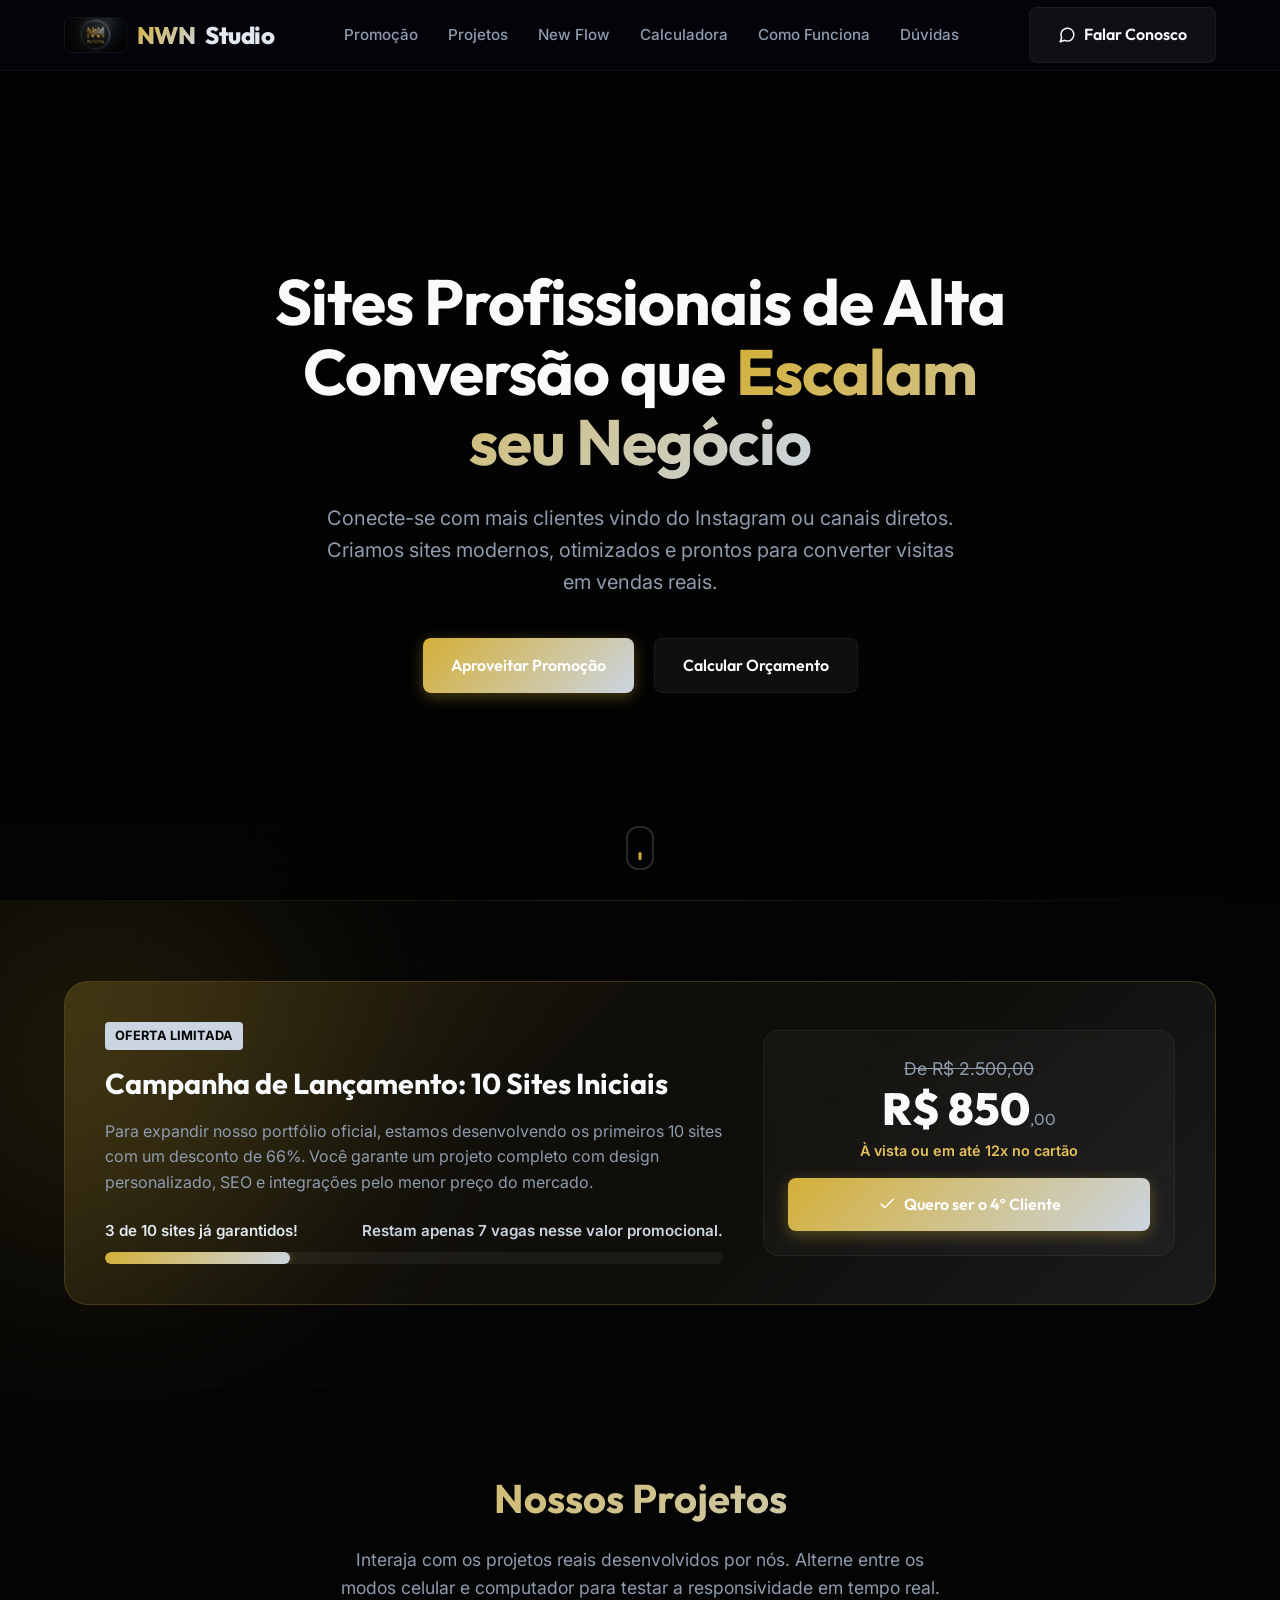
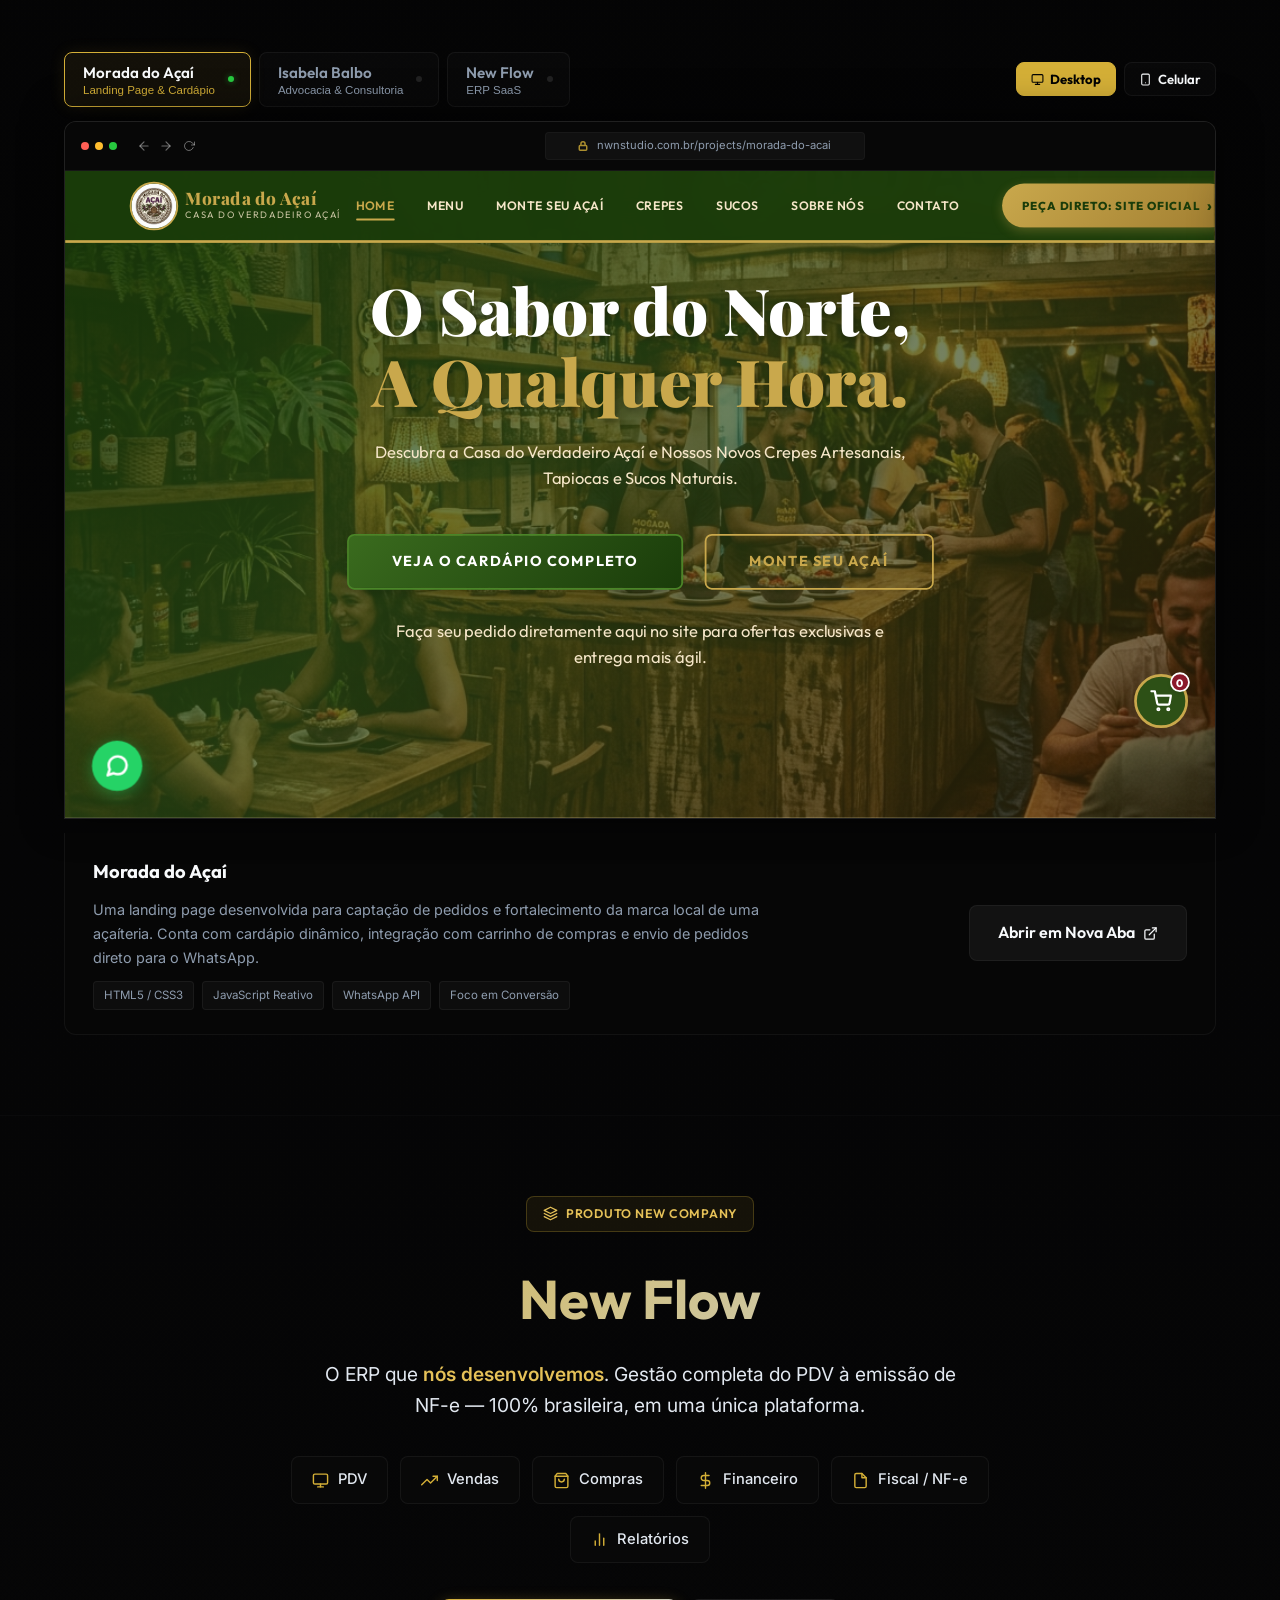
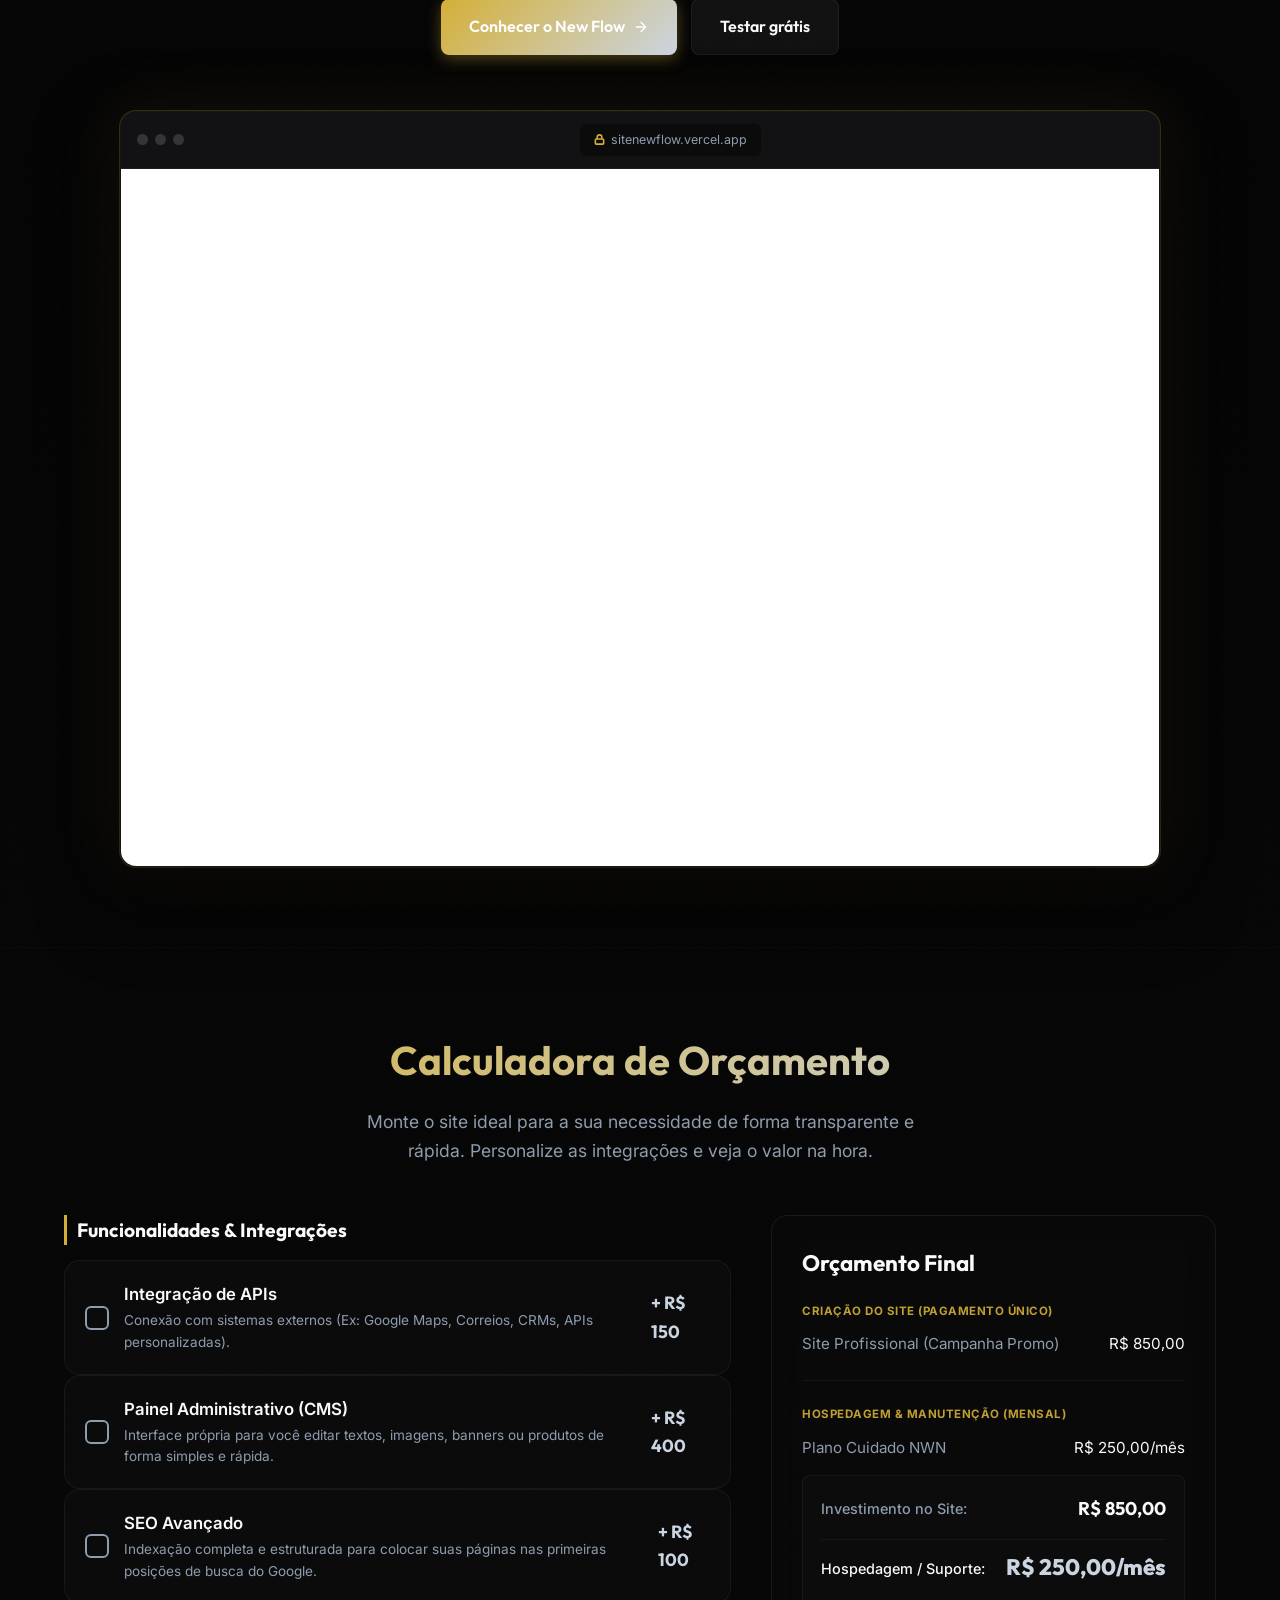
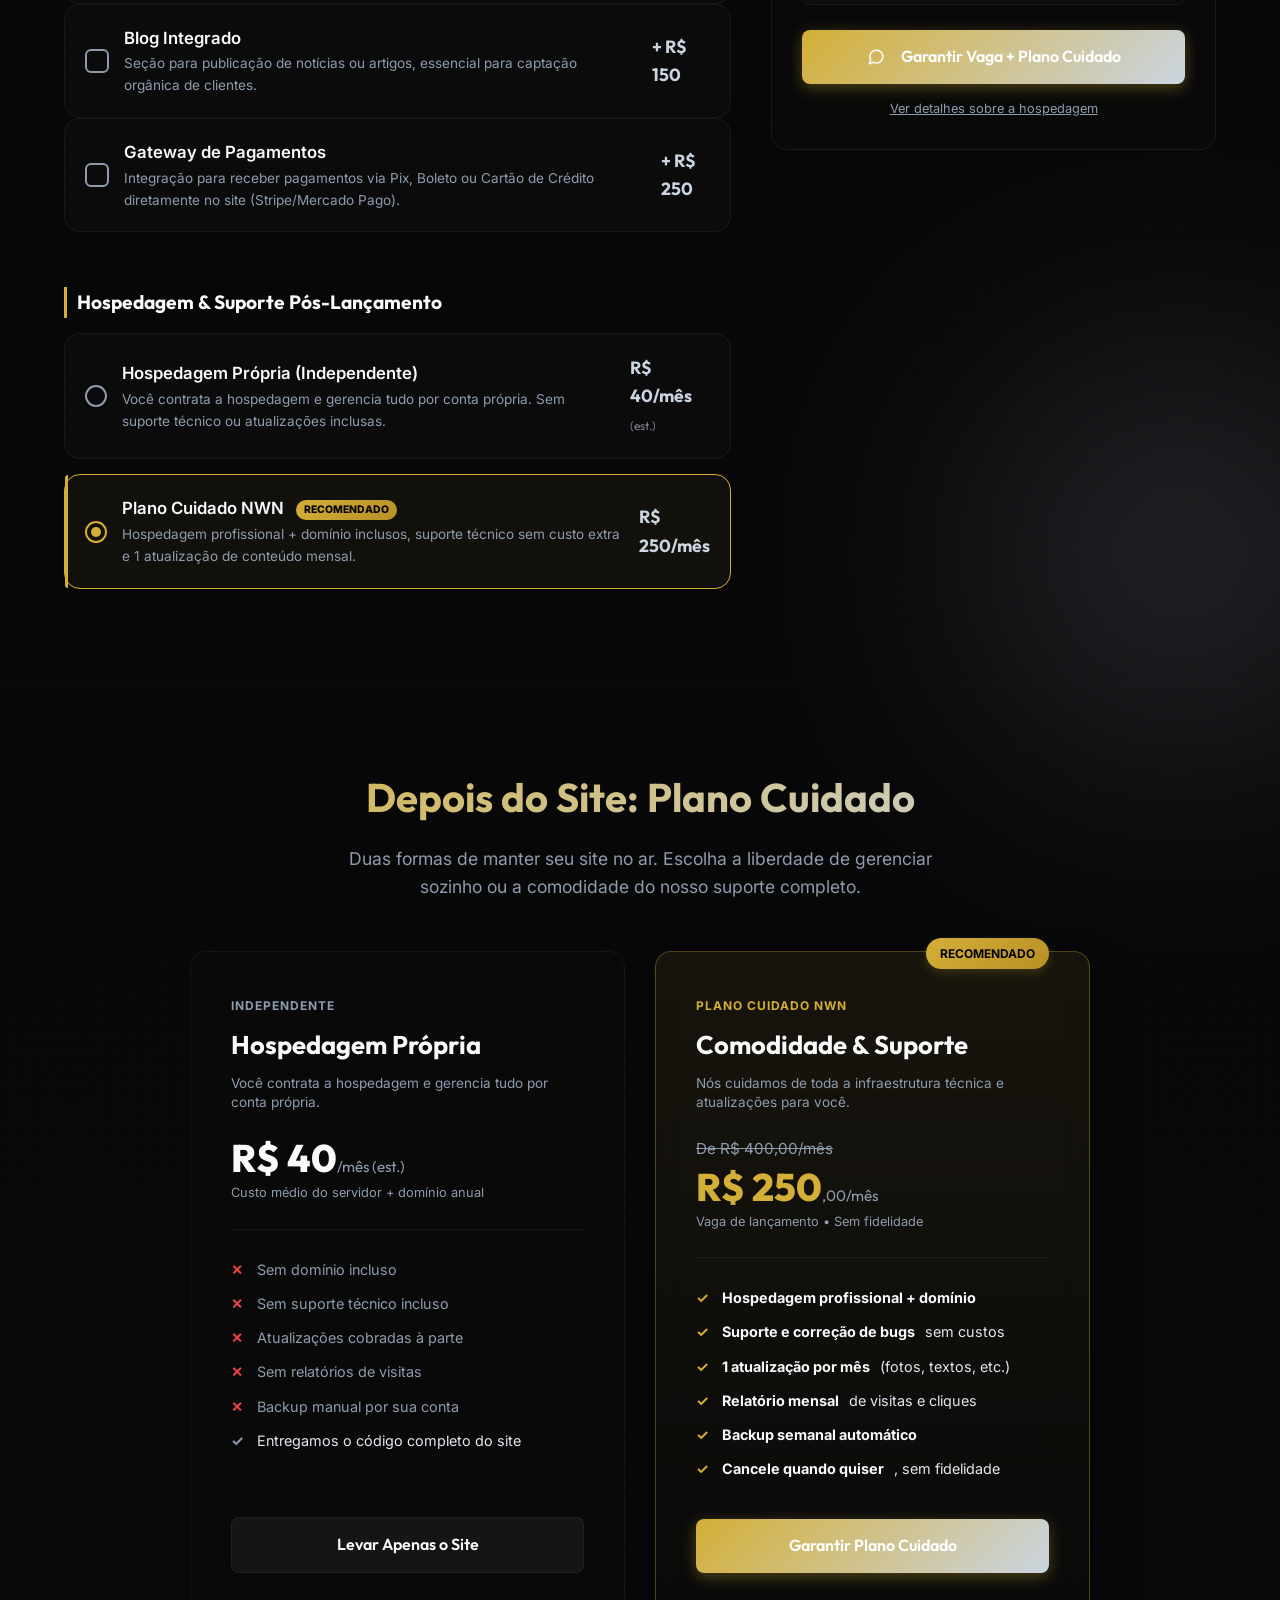
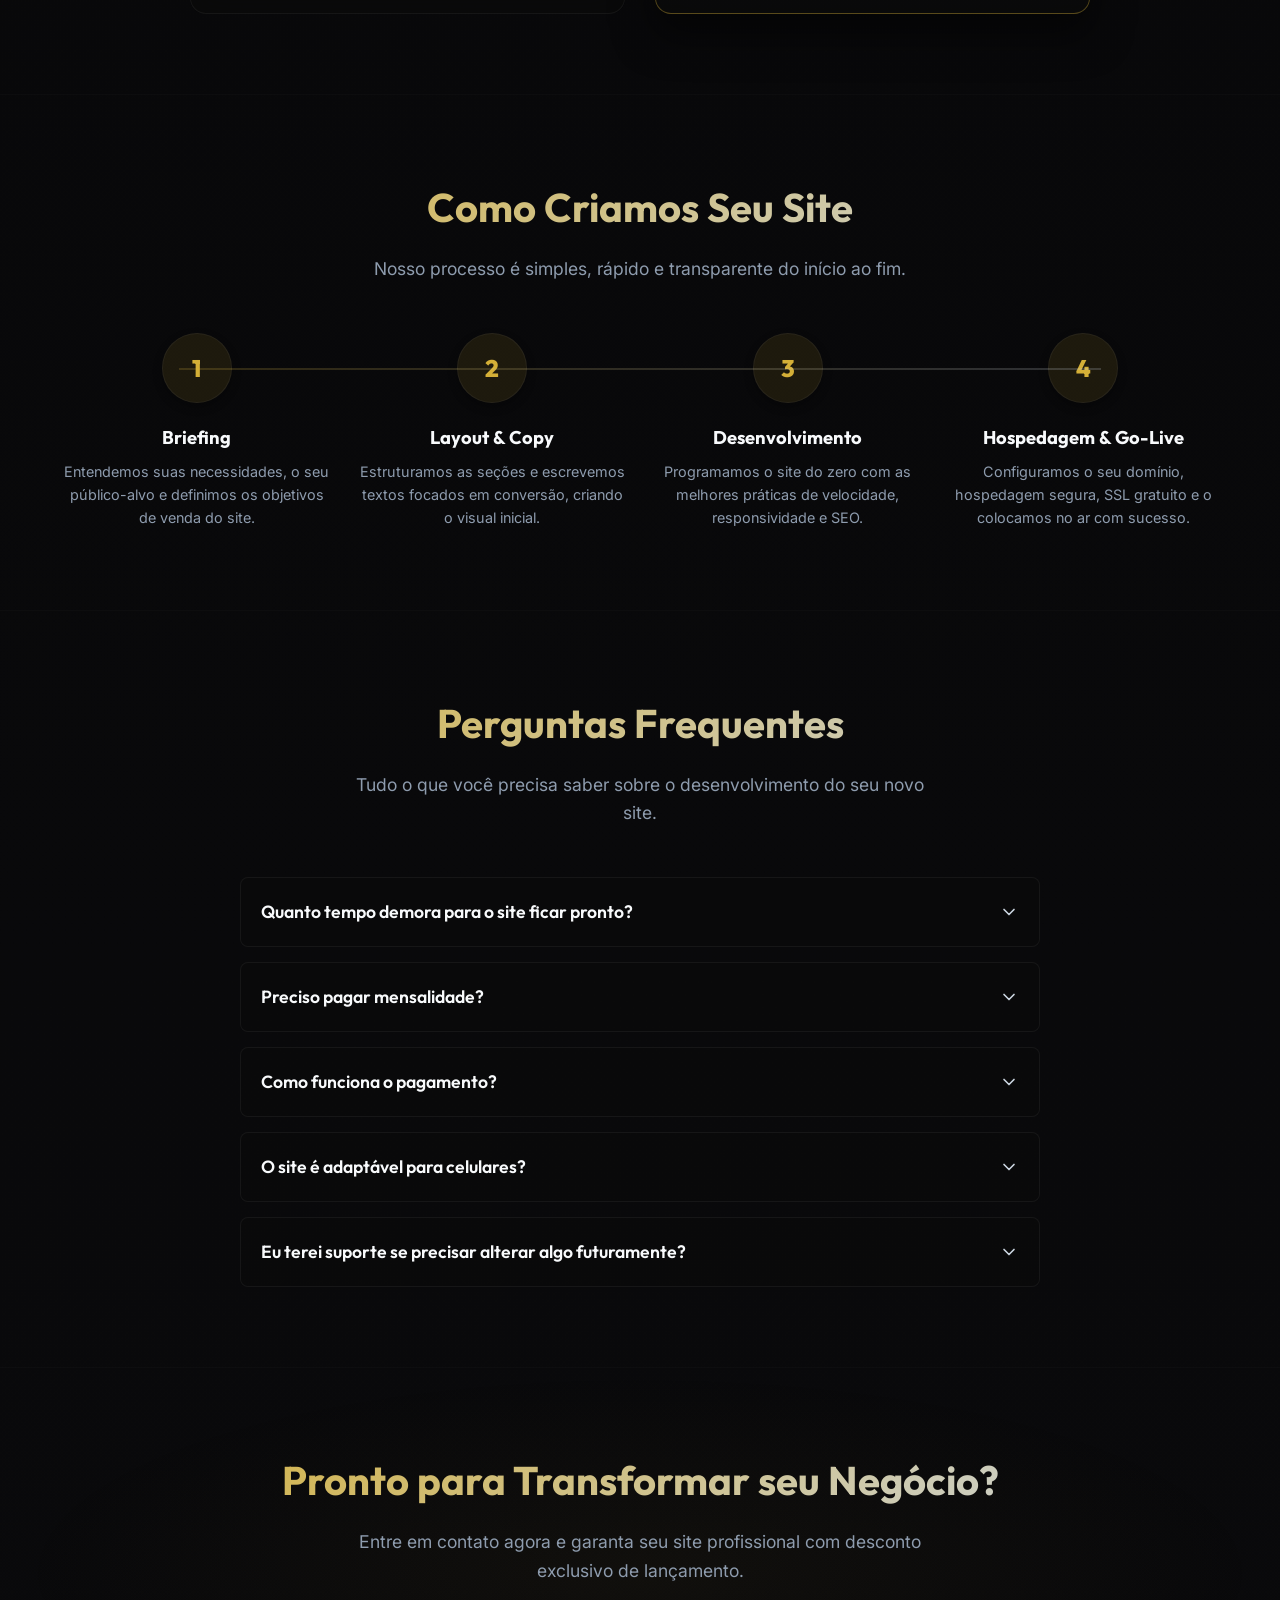
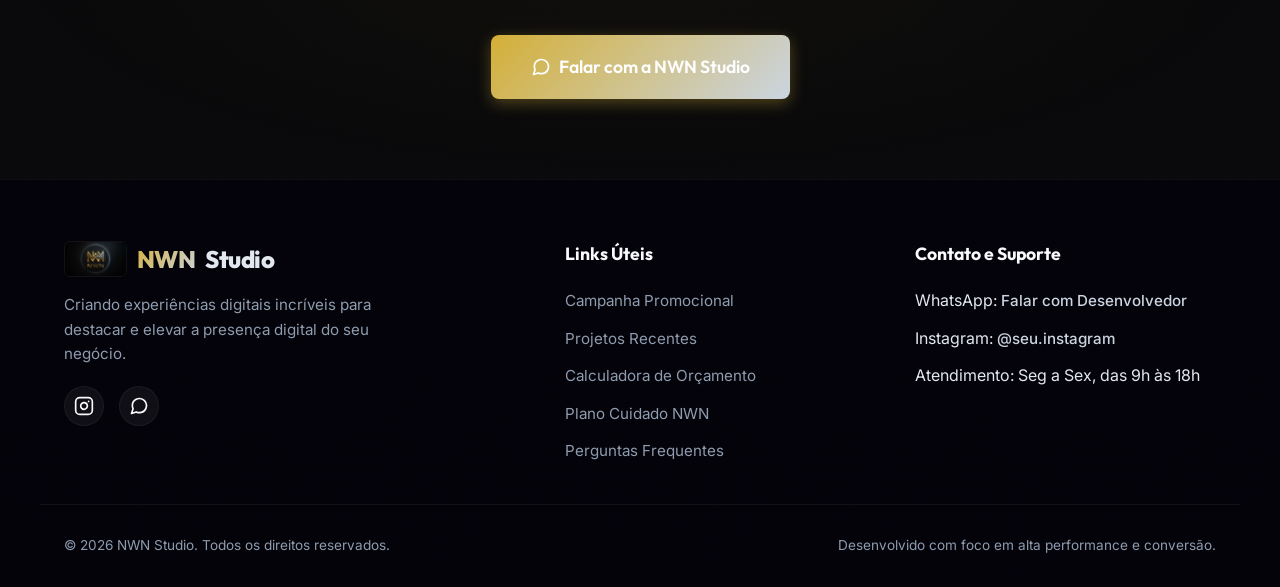
==== commit 4a315020: "redesign: portfolio showcase — tabs horizontais, preview full-width, info abaixo" ====
--- a/index.html
+++ b/index.html
@@ -118,14 +118,14 @@
         <div class="container">
             <h2 class="section-title">Nossos Projetos</h2>
             <p class="section-subtitle">Interaja com os projetos reais desenvolvidos por nós. Alterne entre os modos celular e computador para testar a responsividade em tempo real.</p>
-            
-            <div class="showcase-container">
-                <!-- Left: Sidebar controls and info -->
-                <div class="showcase-info">
+
+            <div class="showcase-new">
+                <!-- Barra superior: tabs horizontais + toggle device -->
+                <div class="showcase-topbar">
                     <div class="showcase-tabs">
                         <button class="showcase-tab active" data-project="morada">
                             <h4>Morada do Açaí</h4>
-                            <span>Landing Page & Cardápio Digital</span>
+                            <span>Landing Page & Cardápio</span>
                         </button>
                         <button class="showcase-tab" data-project="balbo">
                             <h4>Isabela Balbo</h4>
@@ -133,138 +133,103 @@
                         </button>
                         <button class="showcase-tab" data-project="newflow">
                             <h4>New Flow</h4>
-                            <span>ERP SaaS & Sistema de Gestão</span>
+                            <span>ERP SaaS</span>
                         </button>
                     </div>
-
-                    <!-- Project description blocks (toggled by JS) -->
+                    <div class="device-toggles">
+                        <button class="btn btn-secondary btn-device active" data-device="desktop">
+                            <svg width="13" height="13" viewBox="0 0 24 24" fill="none" stroke="currentColor" stroke-width="2" stroke-linecap="round" stroke-linejoin="round"><rect x="2" y="3" width="20" height="14" rx="2"></rect><line x1="8" y1="21" x2="16" y2="21"></line><line x1="12" y1="17" x2="12" y2="21"></line></svg>
+                            Desktop
+                        </button>
+                        <button class="btn btn-secondary btn-device" data-device="mobile">
+                            <svg width="13" height="13" viewBox="0 0 24 24" fill="none" stroke="currentColor" stroke-width="2" stroke-linecap="round" stroke-linejoin="round"><rect x="5" y="2" width="14" height="20" rx="2" ry="2"></rect><line x1="12" y1="18" x2="12.01" y2="18"></line></svg>
+                            Celular
+                        </button>
+                    </div>
+                </div>
+
+                <!-- Preview full-width -->
+                <div class="mock-device desktop" id="preview-frame-container">
+                    <div class="mock-device-header">
+                        <div class="mock-dots"><span></span><span></span><span></span></div>
+                        <div class="mock-nav-buttons">
+                            <svg width="14" height="14" viewBox="0 0 24 24" fill="none" stroke="currentColor" stroke-width="2" stroke-linecap="round" stroke-linejoin="round" class="mock-nav-icon"><line x1="19" y1="12" x2="5" y2="12"></line><polyline points="12 19 5 12 12 5"></polyline></svg>
+                            <svg width="14" height="14" viewBox="0 0 24 24" fill="none" stroke="currentColor" stroke-width="2" stroke-linecap="round" stroke-linejoin="round" class="mock-nav-icon"><line x1="5" y1="12" x2="19" y2="12"></line><polyline points="12 5 19 12 12 19"></polyline></svg>
+                            <svg width="12" height="12" viewBox="0 0 24 24" fill="none" stroke="currentColor" stroke-width="2" stroke-linecap="round" stroke-linejoin="round" class="mock-nav-icon refresh"><polyline points="23 4 23 10 17 10"></polyline><path d="M20.49 15a9 9 0 1 1-2.12-9.36L23 10"></path></svg>
+                        </div>
+                        <div class="mock-url-bar">
+                            <svg width="10" height="10" viewBox="0 0 24 24" fill="none" stroke="var(--primary)" stroke-width="3.5" class="mock-lock-icon"><rect x="3" y="11" width="18" height="11" rx="2" ry="2"></rect><path d="M7 11V7a5 5 0 0 1 10 0v4"></path></svg>
+                            <span id="mock-url-display">nwnstudio.com.br/projects/morada-do-acai</span>
+                        </div>
+                    </div>
+                    <div class="mock-device-viewport">
+                        <div class="viewport-loader" id="viewport-loader"><div class="spinner"></div></div>
+                        <iframe src="projects/morada-do-acai/index.html" class="portfolio-iframe" id="portfolio-iframe" title="Preview do Projeto"></iframe>
+                        <div class="preview-fallback hidden" id="fallback-ceasa">
+                            <img src="assets/mockup_ceasa.png" alt="Preview Ceasa Delivery" class="portfolio-fallback-img">
+                        </div>
+                        <div class="preview-fallback hidden" id="fallback-vita">
+                            <img src="assets/mockup_vita.png" alt="Preview Clínica Vita" class="portfolio-fallback-img">
+                        </div>
+                    </div>
+                </div>
+
+                <!-- Info do projeto abaixo do preview -->
+                <div class="showcase-details">
                     <div class="project-details" id="details-morada">
-                        <p class="project-desc">
-                            Uma landing page desenvolvida para captação de pedidos e fortalecimento da marca local de uma açaíteria. Conta com cardápio dinâmico, integração com carrinho de compras e envio de pedidos direto para o WhatsApp.
-                        </p>
-                        <div class="portfolio-tags">
-                            <span class="portfolio-tag">HTML5 / CSS3</span>
-                            <span class="portfolio-tag">JavaScript Reativo</span>
-                            <span class="portfolio-tag">WhatsApp API</span>
-                            <span class="portfolio-tag">Foco em Conversão</span>
-                        </div>
-                        <div class="device-toggles" id="morada-device-toggles">
-                            <button class="btn btn-secondary btn-device active" data-device="desktop">
-                                Desktop
-                            </button>
-                            <button class="btn btn-secondary btn-device" data-device="mobile">
-                                Celular
-                            </button>
-                        </div>
-                        <a href="projects/morada-do-acai/index.html" target="_blank" class="btn btn-secondary" style="margin-top: 15px; width: 100%;">
-                            Abrir em Nova Aba
-                            <svg width="16" height="16" viewBox="0 0 24 24" fill="none" stroke="currentColor" stroke-width="2" stroke-linecap="round" stroke-linejoin="round">
-                                <path d="M18 13v6a2 2 0 0 1-2 2H5a2 2 0 0 1-2-2V8a2 2 0 0 1 2-2h6"></path>
-                                <polyline points="15 3 21 3 21 9"></polyline>
-                                <line x1="10" y1="14" x2="21" y2="3"></line>
-                            </svg>
-                        </a>
+                        <div class="project-details-inner">
+                            <div class="project-details-text">
+                                <h3 class="project-name">Morada do Açaí</h3>
+                                <p class="project-desc">Uma landing page desenvolvida para captação de pedidos e fortalecimento da marca local de uma açaíteria. Conta com cardápio dinâmico, integração com carrinho de compras e envio de pedidos direto para o WhatsApp.</p>
+                                <div class="portfolio-tags">
+                                    <span class="portfolio-tag">HTML5 / CSS3</span>
+                                    <span class="portfolio-tag">JavaScript Reativo</span>
+                                    <span class="portfolio-tag">WhatsApp API</span>
+                                    <span class="portfolio-tag">Foco em Conversão</span>
+                                </div>
+                            </div>
+                            <a href="projects/morada-do-acai/index.html" target="_blank" class="btn btn-secondary project-link-btn">
+                                Abrir em Nova Aba
+                                <svg width="15" height="15" viewBox="0 0 24 24" fill="none" stroke="currentColor" stroke-width="2" stroke-linecap="round" stroke-linejoin="round"><path d="M18 13v6a2 2 0 0 1-2 2H5a2 2 0 0 1-2-2V8a2 2 0 0 1 2-2h6"></path><polyline points="15 3 21 3 21 9"></polyline><line x1="10" y1="14" x2="21" y2="3"></line></svg>
+                            </a>
+                        </div>
                     </div>
 
                     <div class="project-details hidden" id="details-balbo">
-                        <p class="project-desc">
-                            Landing page institucional e altamente sofisticada desenvolvida para a Dra. Isabela Balbo. Transmite autoridade e profissionalismo com seções explicativas de atuação, design elegante com efeitos metálicos e integração direta com WhatsApp.
-                        </p>
-                        <div class="portfolio-tags">
-                            <span class="portfolio-tag">HTML5 / CSS3</span>
-                            <span class="portfolio-tag">JavaScript</span>
-                            <span class="portfolio-tag">Design Exclusivo</span>
-                            <span class="portfolio-tag">Otimização de SEO</span>
-                        </div>
-                        <div class="device-toggles" id="balbo-device-toggles">
-                            <button class="btn btn-secondary btn-device active" data-device="desktop">
-                                Desktop
-                            </button>
-                            <button class="btn btn-secondary btn-device" data-device="mobile">
-                                Celular
-                            </button>
-                        </div>
-                        <a href="https://isabelabalbo.vercel.app/" target="_blank" class="btn btn-secondary" style="margin-top: 15px; width: 100%;">
-                            Abrir em Nova Aba
-                            <svg width="16" height="16" viewBox="0 0 24 24" fill="none" stroke="currentColor" stroke-width="2" stroke-linecap="round" stroke-linejoin="round">
-                                <path d="M18 13v6a2 2 0 0 1-2 2H5a2 2 0 0 1-2-2V8a2 2 0 0 1 2-2h6"></path>
-                                <polyline points="15 3 21 3 21 9"></polyline>
-                                <line x1="10" y1="14" x2="21" y2="3"></line>
-                            </svg>
-                        </a>
+                        <div class="project-details-inner">
+                            <div class="project-details-text">
+                                <h3 class="project-name">Isabela Balbo</h3>
+                                <p class="project-desc">Landing page institucional e altamente sofisticada desenvolvida para a Dra. Isabela Balbo. Transmite autoridade e profissionalismo com seções explicativas de atuação, design elegante com efeitos metálicos e integração direta com WhatsApp.</p>
+                                <div class="portfolio-tags">
+                                    <span class="portfolio-tag">HTML5 / CSS3</span>
+                                    <span class="portfolio-tag">JavaScript</span>
+                                    <span class="portfolio-tag">Design Exclusivo</span>
+                                    <span class="portfolio-tag">Otimização de SEO</span>
+                                </div>
+                            </div>
+                            <a href="https://isabelabalbo.vercel.app/" target="_blank" class="btn btn-secondary project-link-btn">
+                                Abrir em Nova Aba
+                                <svg width="15" height="15" viewBox="0 0 24 24" fill="none" stroke="currentColor" stroke-width="2" stroke-linecap="round" stroke-linejoin="round"><path d="M18 13v6a2 2 0 0 1-2 2H5a2 2 0 0 1-2-2V8a2 2 0 0 1 2-2h6"></path><polyline points="15 3 21 3 21 9"></polyline><line x1="10" y1="14" x2="21" y2="3"></line></svg>
+                            </a>
+                        </div>
                     </div>
 
                     <div class="project-details hidden" id="details-newflow">
-                        <p class="project-desc">
-                            Landing page moderna de alta conversão desenvolvida para o sistema ERP SaaS New Flow. Apresenta recursos do sistema, módulos de gestão fiscal/PDV, planos de assinatura e design elegante com fundo fluido escuro e vídeo integrado.
-                        </p>
-                        <div class="portfolio-tags">
-                            <span class="portfolio-tag">HTML5 / CSS3</span>
-                            <span class="portfolio-tag">JavaScript Interativo</span>
-                            <span class="portfolio-tag">Design Responsivo</span>
-                            <span class="portfolio-tag">Otimização SEO</span>
-                        </div>
-                        <div class="device-toggles" id="newflow-device-toggles">
-                            <button class="btn btn-secondary btn-device active" data-device="desktop">
-                                Desktop
-                            </button>
-                            <button class="btn btn-secondary btn-device" data-device="mobile">
-                                Celular
-                            </button>
-                        </div>
-                        <a href="https://sitenewflow.vercel.app/" target="_blank" class="btn btn-secondary" style="margin-top: 15px; width: 100%;">
-                            Abrir em Nova Aba
-                            <svg width="16" height="16" viewBox="0 0 24 24" fill="none" stroke="currentColor" stroke-width="2" stroke-linecap="round" stroke-linejoin="round">
-                                <path d="M18 13v6a2 2 0 0 1-2 2H5a2 2 0 0 1-2-2V8a2 2 0 0 1 2-2h6"></path>
-                                <polyline points="15 3 21 3 21 9"></polyline>
-                                <line x1="10" y1="14" x2="21" y2="3"></line>
-                            </svg>
-                        </a>
-                    </div>
-                </div>
-
-                <!-- Right: Visualizer device mockup -->
-                <div class="showcase-preview">
-                    <!-- Browser container (Desktop Mode by default) -->
-                    <div class="mock-device desktop" id="preview-frame-container">
-                        <!-- Browser Header -->
-                        <div class="mock-device-header">
-                            <div class="mock-dots">
-                                <span></span>
-                                <span></span>
-                                <span></span>
-                            </div>
-                            <div class="mock-nav-buttons">
-                                <svg width="14" height="14" viewBox="0 0 24 24" fill="none" stroke="currentColor" stroke-width="2" stroke-linecap="round" stroke-linejoin="round" class="mock-nav-icon"><line x1="19" y1="12" x2="5" y2="12"></line><polyline points="12 19 5 12 12 5"></polyline></svg>
-                                <svg width="14" height="14" viewBox="0 0 24 24" fill="none" stroke="currentColor" stroke-width="2" stroke-linecap="round" stroke-linejoin="round" class="mock-nav-icon"><line x1="5" y1="12" x2="19" y2="12"></line><polyline points="12 5 19 12 12 19"></polyline></svg>
-                                <svg width="12" height="12" viewBox="0 0 24 24" fill="none" stroke="currentColor" stroke-width="2" stroke-linecap="round" stroke-linejoin="round" class="mock-nav-icon refresh"><polyline points="23 4 23 10 17 10"></polyline><path d="M20.49 15a9 9 0 1 1-2.12-9.36L23 10"></path></svg>
-                            </div>
-                            <div class="mock-url-bar">
-                                <svg width="10" height="10" viewBox="0 0 24 24" fill="none" stroke="var(--primary)" stroke-width="3.5" class="mock-lock-icon">
-                                    <rect x="3" y="11" width="18" height="11" rx="2" ry="2"></rect>
-                                    <path d="M7 11V7a5 5 0 0 1 10 0v4"></path>
-                                </svg>
-                                <span id="mock-url-display">nwnstudio.com.br/projects/morada-do-acai</span>
-                            </div>
-                        </div>
-                        <!-- Browser Iframe / Image fallback -->
-                        <div class="mock-device-viewport">
-                            <!-- Modern Loading Spinner -->
-                            <div class="viewport-loader" id="viewport-loader">
-                                <div class="spinner"></div>
-                            </div>
-                            
-                            <!-- Live iframe loading Morada do Acai -->
-                            <iframe src="projects/morada-do-acai/index.html" class="portfolio-iframe" id="portfolio-iframe" title="Preview do Projeto"></iframe>
-                            
-                            <!-- Fallback static previews for Next.js / Other projects -->
-                            <div class="preview-fallback hidden" id="fallback-ceasa">
-                                <img src="assets/mockup_ceasa.png" alt="Preview Ceasa Delivery" class="portfolio-fallback-img">
-                            </div>
-
-                            <div class="preview-fallback hidden" id="fallback-vita">
-                                <img src="assets/mockup_vita.png" alt="Preview Clínica Vita" class="portfolio-fallback-img">
-                            </div>
+                        <div class="project-details-inner">
+                            <div class="project-details-text">
+                                <h3 class="project-name">New Flow</h3>
+                                <p class="project-desc">Landing page moderna de alta conversão desenvolvida para o sistema ERP SaaS New Flow. Apresenta recursos do sistema, módulos de gestão fiscal/PDV, planos de assinatura e design elegante com fundo fluido escuro e vídeo integrado.</p>
+                                <div class="portfolio-tags">
+                                    <span class="portfolio-tag">HTML5 / CSS3</span>
+                                    <span class="portfolio-tag">JavaScript Interativo</span>
+                                    <span class="portfolio-tag">Design Responsivo</span>
+                                    <span class="portfolio-tag">Otimização SEO</span>
+                                </div>
+                            </div>
+                            <a href="https://sitenewflow.vercel.app/" target="_blank" class="btn btn-secondary project-link-btn">
+                                Abrir em Nova Aba
+                                <svg width="15" height="15" viewBox="0 0 24 24" fill="none" stroke="currentColor" stroke-width="2" stroke-linecap="round" stroke-linejoin="round"><path d="M18 13v6a2 2 0 0 1-2 2H5a2 2 0 0 1-2-2V8a2 2 0 0 1 2-2h6"></path><polyline points="15 3 21 3 21 9"></polyline><line x1="10" y1="14" x2="21" y2="3"></line></svg>
+                            </a>
                         </div>
                     </div>
                 </div>
@@ -713,6 +678,6 @@
     </footer>
 
     <!-- JavaScript logic -->
-    <script src="main.js?v=2.4"></script>
+    <script src="main.js?v=2.5"></script>
 </body>
 </html>
--- a/index.css
+++ b/index.css
@@ -461,62 +461,63 @@
 }
 
 /* --- PORTFOLIO SECTION (SHOWCASE DESIGN) --- */
-.showcase-container {
-    display: grid;
-    grid-template-columns: 1fr 1.6fr;
-    gap: 40px;
-    align-items: stretch;
-    padding: 40px;
-    background: rgba(8, 8, 8, 0.8);
-    border: 1px solid var(--border-color);
-    border-radius: var(--border-radius-md);
-}
-
-.showcase-info {
+.showcase-new {
     display: flex;
     flex-direction: column;
-    gap: 24px;
+    gap: 0;
+}
+
+.showcase-topbar {
+    display: flex;
+    align-items: center;
+    justify-content: space-between;
+    gap: 16px;
+    margin-bottom: 14px;
+    flex-wrap: wrap;
 }
 
 .showcase-tabs {
     display: flex;
-    flex-direction: column;
-    gap: 12px;
+    gap: 8px;
+    flex-wrap: wrap;
 }
 
 .showcase-tab {
-    background: rgba(255, 255, 255, 0.01);
+    background: rgba(255, 255, 255, 0.02);
     border: 1px solid var(--border-color);
     border-radius: var(--border-radius-sm);
-    padding: 16px;
+    padding: 10px 18px;
     text-align: left;
     cursor: pointer;
     transition: var(--transition-smooth);
     display: flex;
     flex-direction: column;
-    gap: 4px;
+    gap: 2px;
+    position: relative;
 }
 
 .showcase-tab h4 {
-    font-size: 1.15rem;
+    font-size: 0.95rem;
     font-weight: 600;
     color: var(--text-muted);
+    white-space: nowrap;
 }
 
 .showcase-tab span {
-    font-size: 0.8rem;
-    color: var(--text-muted);
+    font-size: 0.72rem;
+    color: var(--text-muted);
+    white-space: nowrap;
 }
 
 .showcase-tab:hover {
-    background: rgba(255, 255, 255, 0.03);
-    border-color: rgba(212, 175, 55, 0.2);
+    background: rgba(255, 255, 255, 0.04);
+    border-color: rgba(212, 175, 55, 0.25);
 }
 
 .showcase-tab.active {
-    background: rgba(212, 175, 55, 0.05);
+    background: rgba(212, 175, 55, 0.07);
     border-color: var(--primary);
-    box-shadow: 0 0 15px rgba(212, 175, 55, 0.08);
+    box-shadow: 0 0 16px rgba(212, 175, 55, 0.10);
 }
 
 .showcase-tab.active h4 {
@@ -527,43 +528,18 @@
     color: var(--primary);
 }
 
-.project-details {
-    display: flex;
-    flex-direction: column;
-    gap: 15px;
-    animation: fadeIn 0.4s ease;
-}
-
-.project-desc {
-    font-size: 0.95rem;
-    color: var(--text-muted);
-    line-height: 1.6;
-}
-
-.portfolio-tags {
-    display: flex;
-    flex-wrap: wrap;
+.device-toggles {
+    display: flex;
     gap: 8px;
-}
-
-.portfolio-tag {
-    background: rgba(255, 255, 255, 0.03);
-    padding: 4px 10px;
-    border-radius: 4px;
-    font-size: 0.75rem;
-    color: var(--text-muted);
-    border: 1px solid rgba(255, 255, 255, 0.02);
-}
-
-.device-toggles {
-    display: flex;
-    gap: 10px;
-    margin-top: 10px;
+    flex-shrink: 0;
 }
 
 .btn-device {
-    padding: 8px 16px;
-    font-size: 0.85rem;
+    display: flex;
+    align-items: center;
+    gap: 6px;
+    padding: 8px 14px;
+    font-size: 0.82rem;
     background: rgba(255, 255, 255, 0.02);
     border: 1px solid var(--border-color);
 }
@@ -579,24 +555,77 @@
     font-weight: 700;
 }
 
-/* Visualizer device mockup style */
-.showcase-preview {
-    display: flex;
-    align-items: center;
-    justify-content: center;
-    min-height: 680px;
+.showcase-details {
+    margin-top: 14px;
+    padding: 24px 28px;
+    background: rgba(8, 8, 8, 0.7);
+    border: 1px solid var(--border-color);
+    border-radius: 0 0 12px 12px;
+    border-top: none;
+}
+
+.project-details {
+    animation: fadeIn 0.35s ease;
+}
+
+.project-details-inner {
+    display: flex;
+    align-items: flex-start;
+    justify-content: space-between;
+    gap: 32px;
+}
+
+.project-details-text {
+    display: flex;
+    flex-direction: column;
+    gap: 12px;
+    flex: 1;
+}
+
+.project-name {
+    font-size: 1.15rem;
+    font-weight: 700;
+    color: var(--text-white);
+}
+
+.project-desc {
+    font-size: 0.9rem;
+    color: var(--text-muted);
+    line-height: 1.65;
+    max-width: 680px;
+}
+
+.portfolio-tags {
+    display: flex;
+    flex-wrap: wrap;
+    gap: 8px;
+}
+
+.portfolio-tag {
+    background: rgba(255, 255, 255, 0.03);
+    padding: 4px 10px;
+    border-radius: 4px;
+    font-size: 0.72rem;
+    color: var(--text-muted);
+    border: 1px solid rgba(255, 255, 255, 0.05);
+}
+
+.project-link-btn {
+    flex-shrink: 0;
+    white-space: nowrap;
+    align-self: center;
 }
 
 .mock-device {
     background: #0d0d0d;
     border: 1px solid rgba(255, 255, 255, 0.08);
-    border-radius: 12px;
+    border-radius: 12px 12px 0 0;
     display: flex;
     flex-direction: column;
     width: 100%;
     max-width: 100%;
     transition: width 0.4s cubic-bezier(0.4, 0, 0.2, 1), border-radius 0.4s, border-width 0.4s;
-    box-shadow: 0 25px 50px -12px rgba(0,0,0,0.8);
+    box-shadow: 0 -4px 40px rgba(0,0,0,0.6);
     overflow: hidden;
     position: relative;
 }
@@ -1243,13 +1272,9 @@
         grid-template-columns: 1fr 1fr;
         gap: 30px;
     }
-    .showcase-container {
-        grid-template-columns: 1fr;
-        padding: 24px;
-        gap: 30px;
-    }
-    .showcase-preview {
-        min-height: auto;
+    .showcase-topbar {
+        flex-direction: column;
+        align-items: flex-start;
     }
     .hero-title {
         font-size: 3rem;
@@ -1680,12 +1705,15 @@
         display: none;
     }
 
-    .showcase-container {
-        grid-template-columns: 1fr;
-    }
-    
-    .mock-device.desktop {
-        height: 450px;
+    .project-details-inner {
+        flex-direction: column;
+        gap: 16px;
+    }
+    .project-link-btn {
+        align-self: flex-start;
+    }
+    .showcase-details {
+        padding: 20px;
     }
 
     .hero::after, .hero::before {
